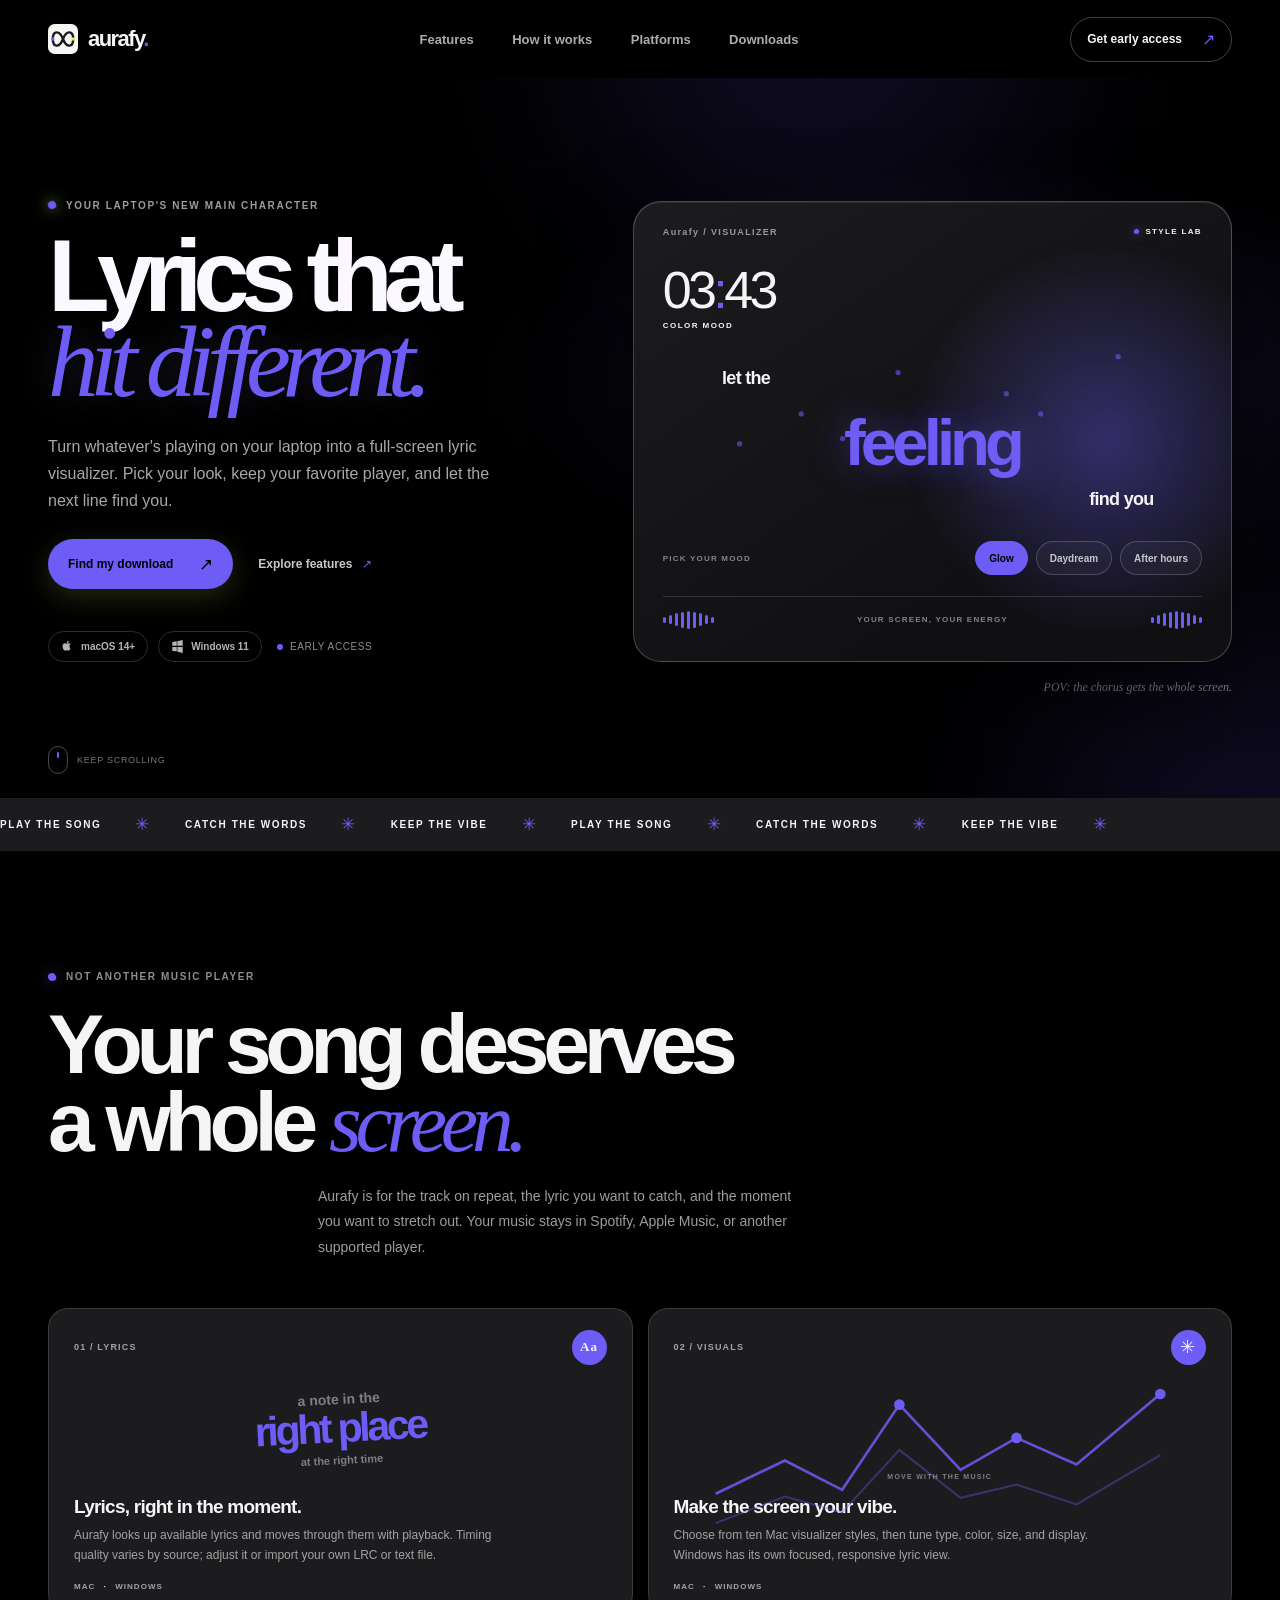
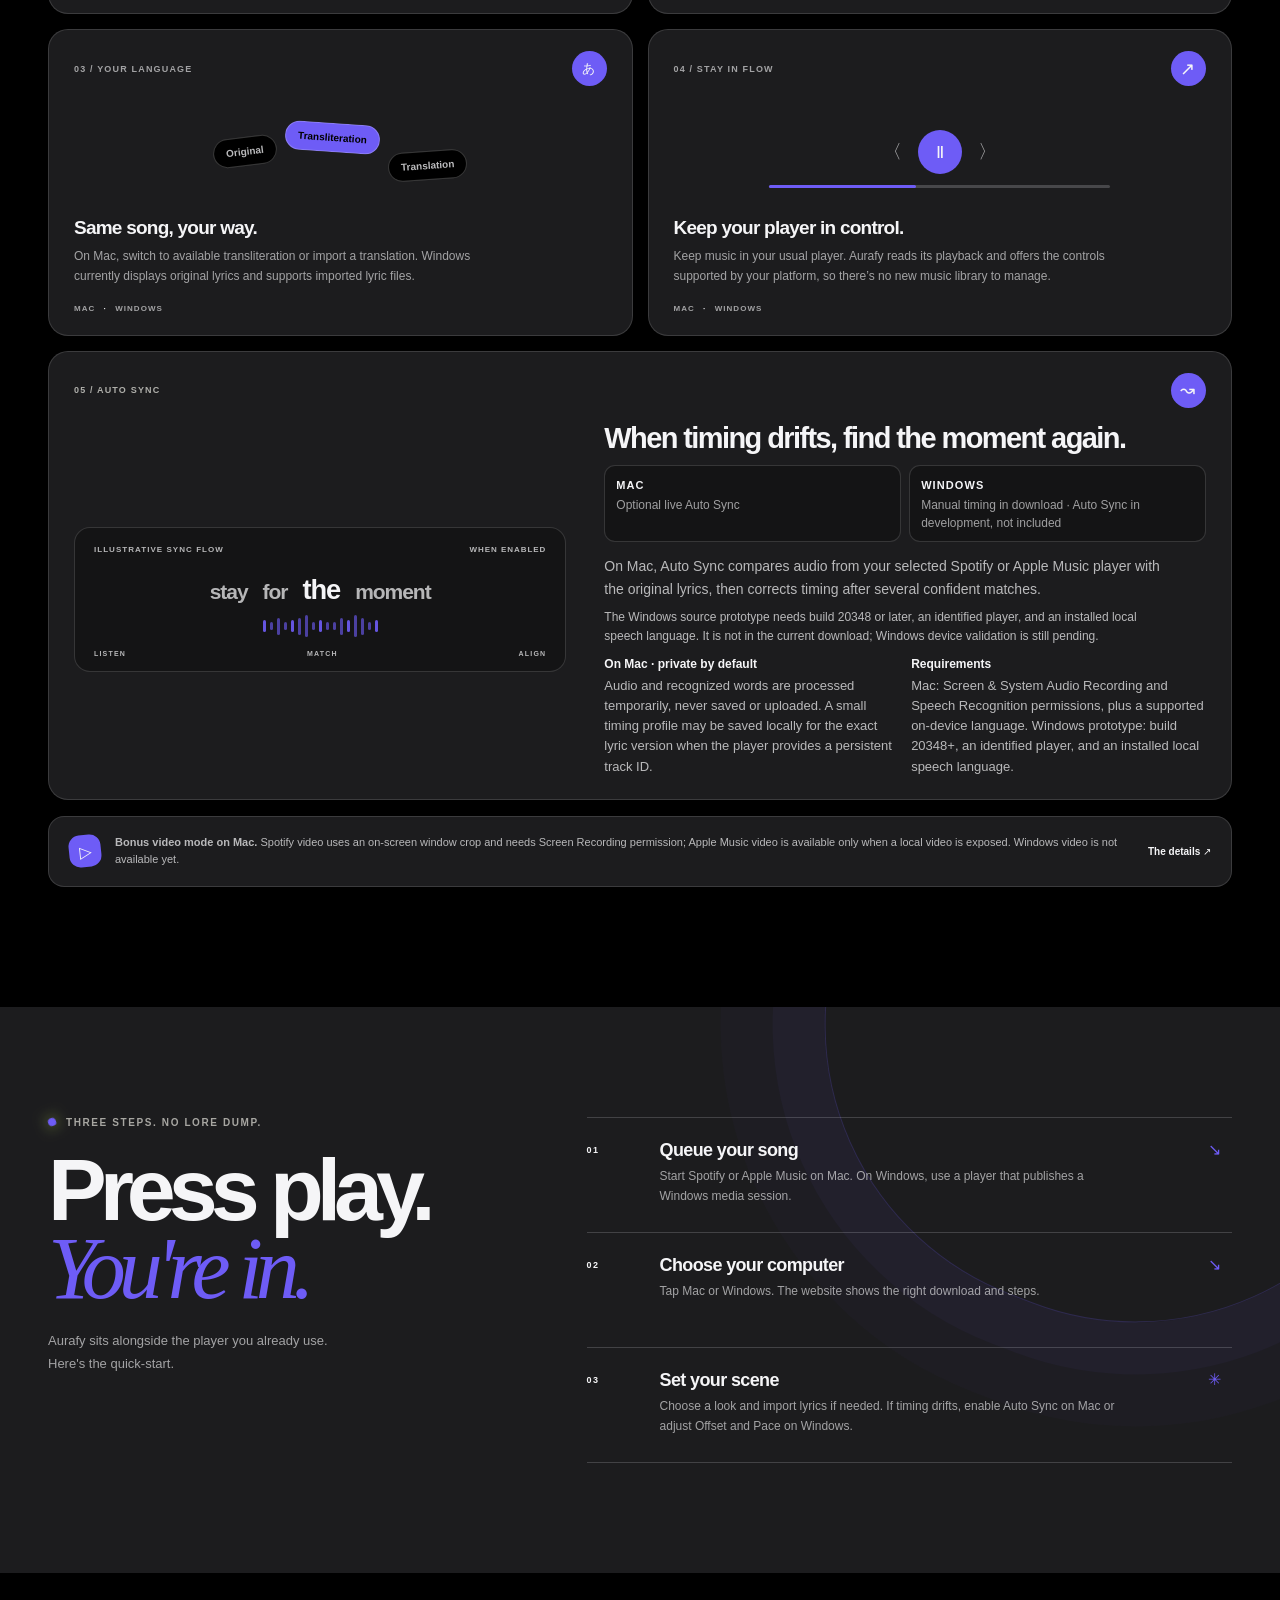
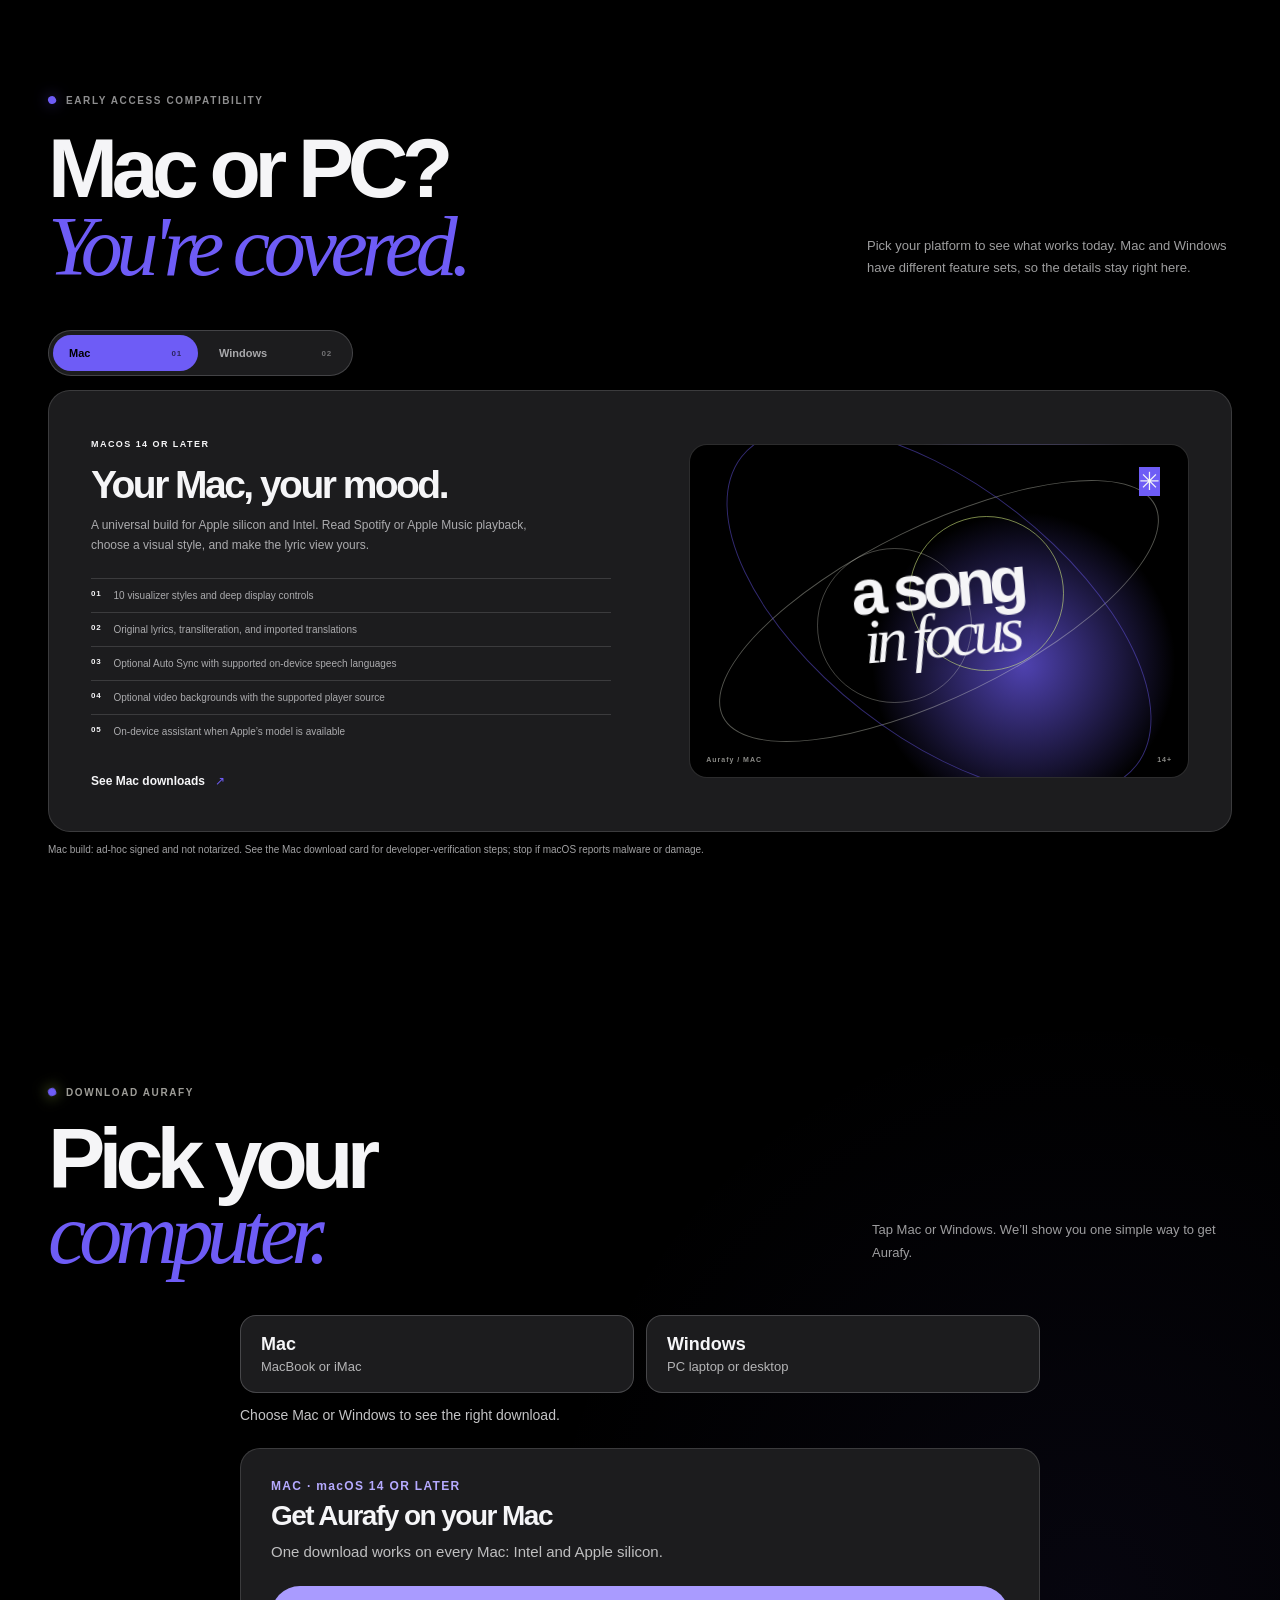
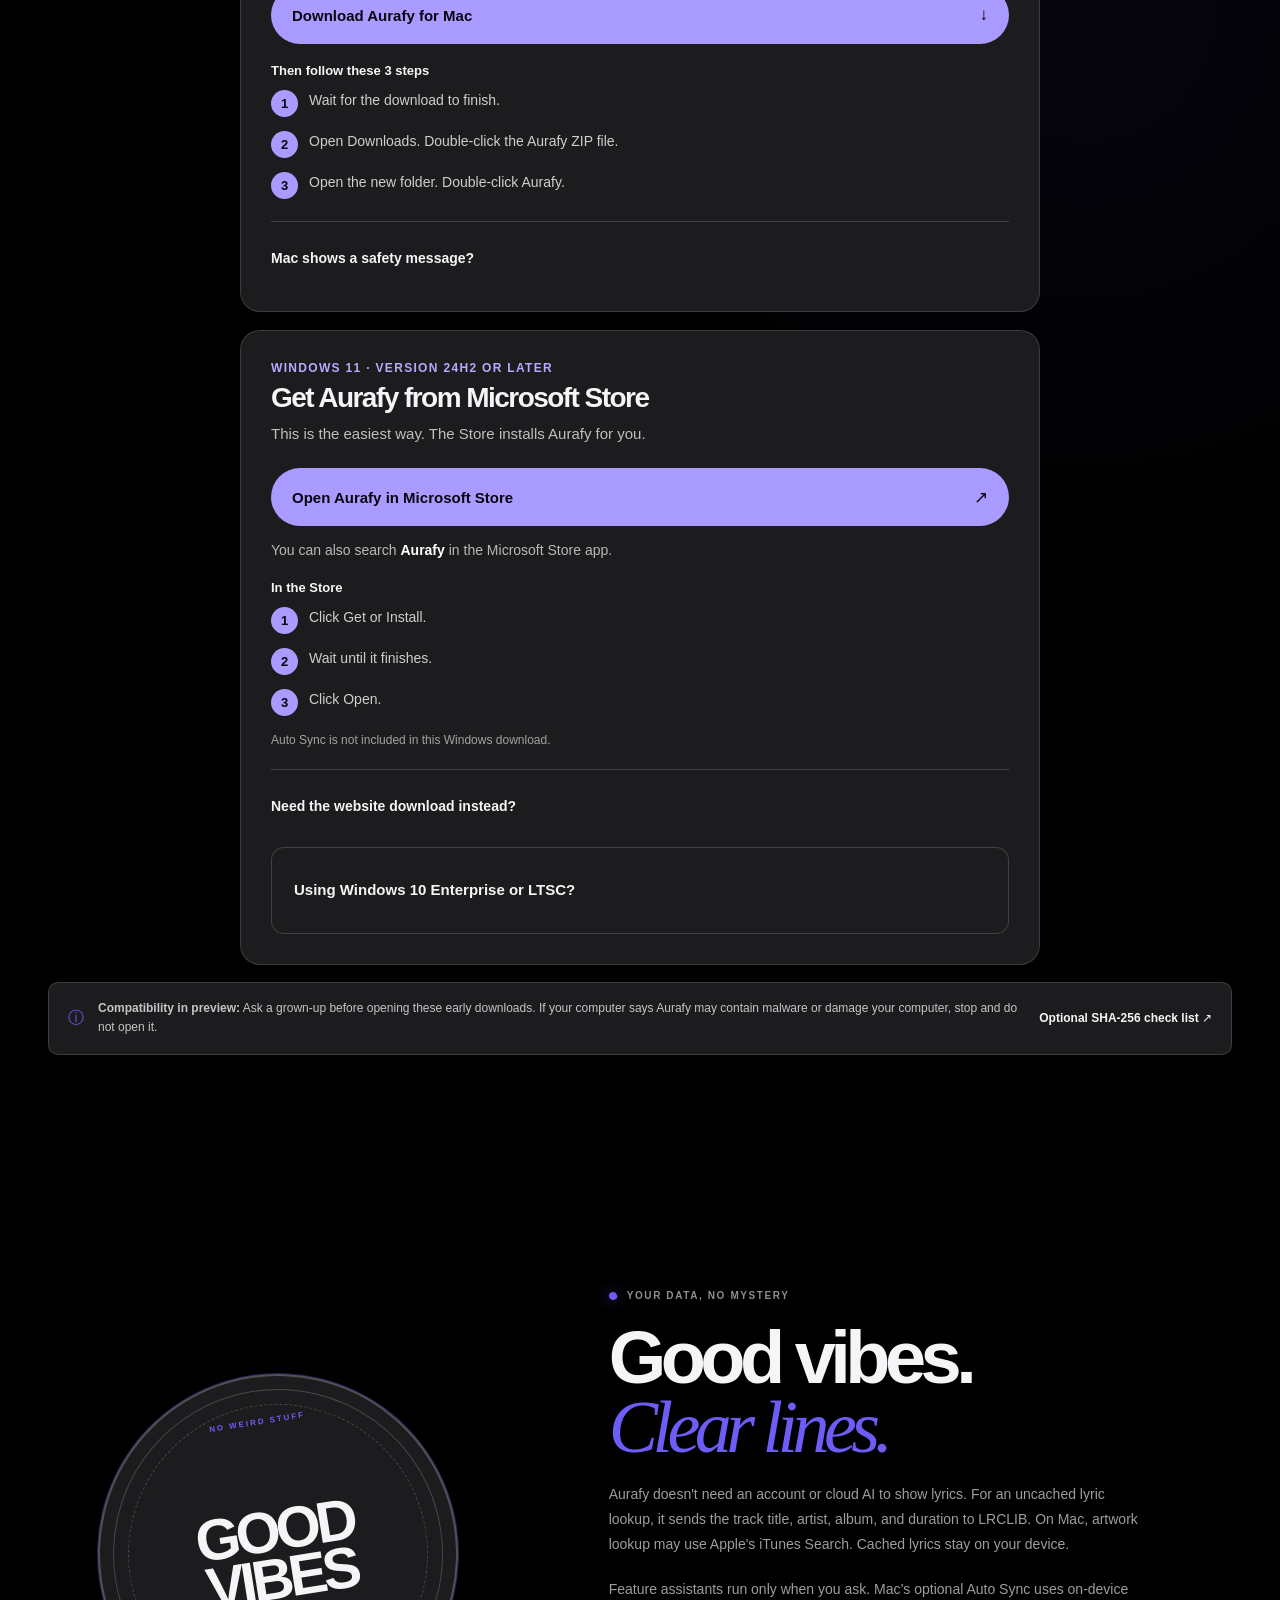
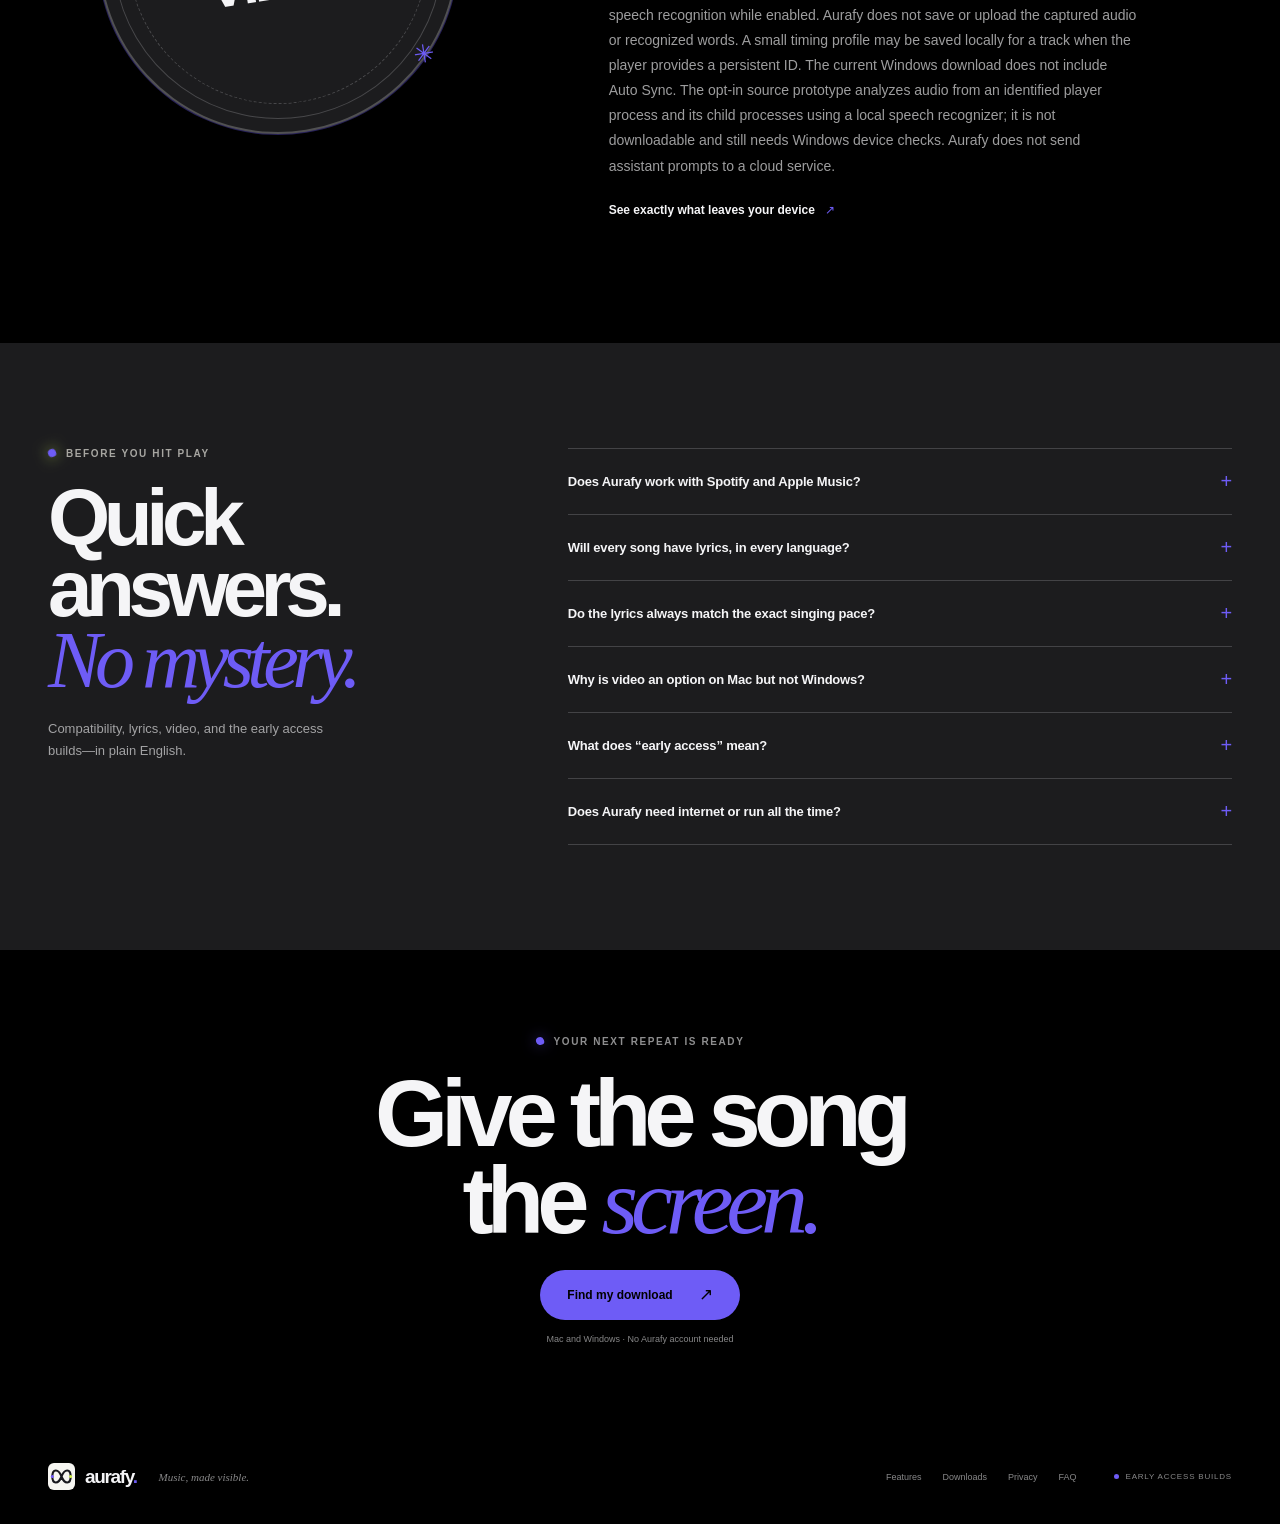
==== index.html @ 8c7a8b9d "Bust cached stylesheet after download layout fix" ====
<!doctype html>
<html lang="en">
<head>
  <meta charset="utf-8">
  <meta name="viewport" content="width=device-width, initial-scale=1">
  <meta name="theme-color" content="#000000">
  <meta name="referrer" content="strict-origin-when-cross-origin">
  <meta http-equiv="Content-Security-Policy" content="default-src 'self'; base-uri 'self'; object-src 'none'; script-src 'self'; style-src 'self'; img-src 'self' data:; font-src 'self'; connect-src 'self'; form-action 'none'">
  <meta name="description" content="A full-screen lyric visualizer for Mac and Windows. Optional on-device Auto Sync on Mac; Windows live timing is in development.">
  <meta property="og:site_name" content="Aurafy">
  <meta property="og:title" content="Aurafy — lyrics that hit different">
  <meta property="og:description" content="Your music, your screen. Full-screen lyrics for Mac and Windows, with Auto Sync on Mac and Windows live timing in development.">
  <meta property="og:type" content="website">
  <meta property="og:url" content="https://deepak-c04.github.io/verci-website/">
  <meta property="og:image" content="https://deepak-c04.github.io/verci-website/og-image.png">
  <meta property="og:image:type" content="image/png">
  <meta property="og:image:width" content="1200">
  <meta property="og:image:height" content="630">
  <meta property="og:image:alt" content="Aurafy infinity mark beside the words Lyrics that hit different on a dark violet background.">
  <meta name="twitter:card" content="summary_large_image">
  <meta name="twitter:title" content="Aurafy — lyrics that hit different">
  <meta name="twitter:description" content="Your music, your screen. Full-screen lyrics for Mac and Windows, with Auto Sync on Mac and Windows live timing in development.">
  <meta name="twitter:image" content="https://deepak-c04.github.io/verci-website/og-image.png">
  <meta name="twitter:image:alt" content="Aurafy infinity mark beside the words Lyrics that hit different on a dark violet background.">
  <title>Aurafy — lyrics that hit different</title>
  <link rel="icon" href="aurafy-mark.svg" type="image/svg+xml">
  <link rel="icon" href="aurafy.ico" sizes="any" type="image/x-icon">
  <link rel="apple-touch-icon" sizes="180x180" href="aurafy-apple-touch-icon.png">
  <link rel="stylesheet" href="styles.css?v=1df63394">
  <link rel="canonical" href="https://deepak-c04.github.io/verci-website/">
  <script src="site.js" defer></script>
</head>
<body>
  <a class="skip-link" href="#main">Skip to content</a>

  <header class="site-header" id="top">
    <a class="brand" href="#top" aria-label="Aurafy home">
      <img class="brand-mark" src="aurafy-mark.svg" alt="" aria-hidden="true">
      <span>aurafy<span class="brand-period">.</span></span>
    </a>
    <button class="menu-toggle" type="button" aria-expanded="false" aria-controls="site-nav" aria-label="Open navigation">
      <span></span><span></span>
    </button>
    <nav class="site-nav" id="site-nav" aria-label="Main navigation">
      <a href="#experience">Features</a>
      <a href="#how-it-works">How it works</a>
      <a href="#platforms">Platforms</a>
      <a href="#downloads">Downloads</a>
    </nav>
    <a class="header-cta" href="#downloads">Get early access <span aria-hidden="true">↗</span></a>
  </header>

  <main id="main">
    <section class="hero" aria-labelledby="hero-title">
      <div class="hero-glow hero-glow-one" aria-hidden="true"></div>
      <div class="hero-glow hero-glow-two" aria-hidden="true"></div>
      <div class="hero-copy">
        <p class="eyebrow"><span class="eyebrow-dot"></span> Your laptop's new main character</p>
        <h1 id="hero-title">Lyrics that<br><span>hit different.</span></h1>
        <p class="hero-intro">Turn whatever's playing on your laptop into a full-screen lyric visualizer. Pick your look, keep your favorite player, and let the next line find you.</p>
        <div class="hero-actions">
          <a class="button button-lime" href="#downloads">Find my download <span aria-hidden="true">↗</span></a>
          <a class="text-link" href="#experience">Explore features <span aria-hidden="true">↗</span></a>
        </div>
        <div class="hero-platforms" aria-label="Available platforms">
          <span class="platform-chip"><svg viewBox="0 0 20 20" aria-hidden="true"><path d="M13.9 10.5c0-2.3 1.9-3.4 2-3.5a4.4 4.4 0 0 0-3.5-1.9c-1.5-.2-2.9.9-3.7.9-.8 0-1.9-.9-3.1-.9a4.6 4.6 0 0 0-3.9 2.4c-1.7 2.9-.4 7.1 1.2 9.4.8 1.1 1.7 2.3 2.9 2.2 1.1-.1 1.5-.7 2.9-.7s1.8.7 3 .7 2-1.1 2.8-2.3a10 10 0 0 0 1.3-2.6 4 4 0 0 1-1.9-3.7ZM11.5 3.6A4.2 4.2 0 0 0 12.5.5a4.3 4.3 0 0 0-2.8 1.5 4 4 0 0 0-1 3 3.6 3.6 0 0 0 2.8-1.4Z" transform="scale(.82) translate(2 1)"/></svg> macOS 14+</span>
          <span class="platform-chip"><svg viewBox="0 0 20 20" aria-hidden="true"><path d="M2 3.2 8.8 2v7H2V3.2Zm7.8-1.4L18 0v9h-8.2V1.8ZM2 10.8h6.8v7L2 16.6v-5.8Zm7.8 0H18V20l-8.2-1.8v-7.4Z"/></svg> Windows 11</span>
          <span class="early-access-note"><i aria-hidden="true"></i> Early access</span>
        </div>
      </div>

      <div class="hero-art" role="group" aria-label="Illustrative lyric visualizer. Its sample lyrics and demo timer are not synced to music. Choose a color mood.">
        <div class="visualizer-card mood-glow">
          <div class="visualizer-topline"><span>Aurafy / VISUALIZER</span><span class="live-indicator"><i></i> STYLE LAB</span></div>
          <div class="visualizer-time" aria-label="Demo timer, not music playback time" aria-live="off"><span data-demo-minutes>03</span><span class="time-divider" aria-hidden="true">:</span><span data-demo-seconds>42</span></div>
          <div class="visualizer-caption">COLOR MOOD</div>
          <div class="lyric-illustration" aria-hidden="true">
            <svg class="lyric-path" viewBox="0 0 440 142" fill="none" aria-hidden="true"><path pathLength="1" d="M4 110 74 76l47 28 63-75 55 70 68-46 39 23 88-65"/><circle cx="4" cy="110" r="3"/><circle cx="74" cy="76" r="3"/><circle cx="121" cy="104" r="3"/><circle cx="184" cy="29" r="3"/><circle cx="239" cy="99" r="3"/><circle cx="307" cy="53" r="3"/><circle cx="346" cy="76" r="3"/><circle cx="434" cy="11" r="3"/></svg>
            <span class="lyric-muted lyric-left" data-demo-lyric="before">let the</span>
            <span class="lyric-main" data-demo-lyric="focus">feeling</span>
            <span class="lyric-muted lyric-right" data-demo-lyric="after">find you</span>
          </div>
          <div class="visualizer-moods" role="group" aria-label="Choose visualizer mood">
            <span class="mood-label">PICK YOUR MOOD</span>
            <button type="button" class="mood-button is-selected" data-mood="glow" aria-pressed="true">Glow</button>
            <button type="button" class="mood-button" data-mood="daydream" aria-pressed="false">Daydream</button>
            <button type="button" class="mood-button" data-mood="after-hours" aria-pressed="false">After hours</button>
          </div>
          <div class="visualizer-footer"><span class="visualizer-eq" aria-hidden="true"><i></i><i></i><i></i><i></i><i></i><i></i><i></i><i></i><i></i></span><span>YOUR SCREEN, YOUR ENERGY</span><span class="visualizer-eq visualizer-eq-right" aria-hidden="true"><i></i><i></i><i></i><i></i><i></i><i></i><i></i><i></i><i></i></span></div>
        </div>
        <div class="hero-art-caption">POV: the chorus gets the whole screen.</div>
      </div>
      <a class="scroll-cue" href="#experience"><span></span> Keep scrolling</a>
    </section>

    <section class="ticker" aria-label="Aurafy works across Mac and Windows">
      <div class="ticker-track"><span>PLAY THE SONG</span><b aria-hidden="true">✳</b><span>CATCH THE WORDS</span><b aria-hidden="true">✳</b><span>KEEP THE VIBE</span><b aria-hidden="true">✳</b><span>PLAY THE SONG</span><b aria-hidden="true">✳</b><span>CATCH THE WORDS</span><b aria-hidden="true">✳</b><span>KEEP THE VIBE</span><b aria-hidden="true">✳</b></div>
    </section>

    <section class="experience section-wrap" id="experience" aria-labelledby="experience-title">
      <div class="section-heading">
        <p class="eyebrow eyebrow-dark"><span class="eyebrow-dot"></span> Not another music player</p>
        <h2 id="experience-title">Your song deserves<br>a whole <em>screen.</em></h2>
        <p>Aurafy is for the track on repeat, the lyric you want to catch, and the moment you want to stretch out. Your music stays in Spotify, Apple Music, or another supported player.</p>
      </div>
      <div class="feature-grid">
        <article class="feature-card feature-card-lyrics">
          <div class="feature-meta"><span>01 / LYRICS</span><span class="feature-orb orb-citrus" aria-hidden="true">Aa</span></div>
          <div class="mini-lyrics" aria-hidden="true"><span class="mini-faint">a note in the</span><strong>right place</strong><span class="mini-next">at the right time</span></div>
          <h3>Lyrics, right in the moment.</h3>
          <p>Aurafy looks up available lyrics and moves through them with playback. Timing quality varies by source; adjust it or import your own LRC or text file.</p>
          <span class="feature-platforms">MAC <b>·</b> WINDOWS</span>
        </article>
        <article class="feature-card feature-card-visuals">
          <div class="feature-meta"><span>02 / VISUALS</span><span class="feature-orb orb-blue" aria-hidden="true">✳</span></div>
          <div class="visual-mini" aria-hidden="true"><svg viewBox="0 0 340 130" fill="none"><path d="M2 93 54 68l43 22 43-64 46 49 42-24 45 20 63-53"/><path d="M2 115 54 95l43 12 43-47 46 36 42-10 45 15 63-37" class="path-two"/><circle cx="140" cy="26" r="4"/><circle cx="228" cy="51" r="4"/><circle cx="336" cy="18" r="4"/></svg><span>MOVE WITH THE MUSIC</span></div>
          <h3>Make the screen your vibe.</h3>
          <p>Choose from ten Mac visualizer styles, then tune type, color, size, and display. Windows has its own focused, responsive lyric view.</p>
          <span class="feature-platforms">MAC <b>·</b> WINDOWS</span>
        </article>
        <article class="feature-card feature-card-language">
          <div class="feature-meta"><span>03 / YOUR LANGUAGE</span><span class="feature-orb orb-violet" aria-hidden="true">あ</span></div>
          <div class="language-stack" aria-hidden="true"><span>Original</span><span>Transliteration</span><span>Translation</span></div>
          <h3>Same song, your way.</h3>
          <p>On Mac, switch to available transliteration or import a translation. Windows currently displays original lyrics and supports imported lyric files.</p>
          <span class="feature-platforms">MAC <b>·</b> WINDOWS</span>
        </article>
        <article class="feature-card feature-card-controls">
          <div class="feature-meta"><span>04 / STAY IN FLOW</span><span class="feature-orb orb-coral" aria-hidden="true">↗</span></div>
          <div class="control-illustration" aria-hidden="true"><span>〈</span><span class="control-play">Ⅱ</span><span>〉</span><div class="control-progress"><i></i></div></div>
          <h3>Keep your player in control.</h3>
          <p>Keep music in your usual player. Aurafy reads its playback and offers the controls supported by your platform, so there’s no new music library to manage.</p>
          <span class="feature-platforms">MAC <b>·</b> WINDOWS</span>
        </article>
        <article class="feature-card feature-card-sync" aria-labelledby="sync-feature-title">
          <div class="feature-meta"><span>05 / AUTO SYNC</span><span class="feature-orb orb-blue" aria-hidden="true">↝</span></div>
          <div class="sync-illustration" aria-hidden="true">
            <div class="sync-illustration-top"><span>ILLUSTRATIVE SYNC FLOW</span><span class="sync-local">WHEN ENABLED</span></div>
            <div class="sync-word-line"><span>stay</span><span>for</span><strong>the</strong><span>moment</span></div>
            <div class="sync-wave"><i></i><i></i><i></i><i></i><i></i><i></i><i></i><i></i><i></i><i></i><i></i><i></i><i></i><i></i><i></i><i></i><i></i></div>
            <div class="sync-steps"><span>LISTEN</span><span>MATCH</span><span>ALIGN</span></div>
          </div>
          <div class="sync-feature-copy">
            <h3 id="sync-feature-title">When timing drifts, find the moment again.</h3>
            <div class="sync-platform-badges" role="group" aria-label="Auto Sync availability by platform">
              <div><span>MAC</span><p>Optional live Auto Sync</p></div>
              <div><span>WINDOWS</span><p>Manual timing in download · Auto Sync in development, not included</p></div>
            </div>
            <p class="sync-feature-desc">On Mac, Auto Sync compares audio from your selected Spotify or Apple Music player with the original lyrics, then corrects timing after several confident matches.</p>
            <p class="sync-feature-desc sync-window-desc">The Windows source prototype needs build 20348 or later, an identified player, and an installed local speech language. It is not in the current download; Windows device validation is still pending.</p>
            <div class="sync-facts">
              <div><h4>On Mac · private by default</h4><p>Audio and recognized words are processed temporarily, never saved or uploaded. A small timing profile may be saved locally for the exact lyric version when the player provides a persistent track ID.</p></div>
              <div><h4>Requirements</h4><p>Mac: Screen &amp; System Audio Recording and Speech Recognition permissions, plus a supported on-device language. Windows prototype: build 20348+, an identified player, and an installed local speech language.</p></div>
            </div>
          </div>
        </article>
      </div>
      <div class="video-note"><span class="video-note-icon" aria-hidden="true">▷</span><p><strong>Bonus video mode on Mac.</strong> Spotify video uses an on-screen window crop and needs Screen Recording permission; Apple Music video is available only when a local video is exposed. Windows video is not available yet.</p><a href="#faq">The details <span aria-hidden="true">↗</span></a></div>
    </section>

    <section class="how-section" id="how-it-works" aria-labelledby="how-title">
      <div class="section-wrap how-inner">
        <div class="how-heading"><p class="eyebrow"><span class="eyebrow-dot"></span> Three steps. No lore dump.</p><h2 id="how-title">Press play.<br><span>You're in.</span></h2><p>Aurafy sits alongside the player you already use. Here's the quick-start.</p></div>
        <div class="steps">
          <article class="step"><span class="step-number">01</span><div><h3>Queue your song</h3><p>Start Spotify or Apple Music on Mac. On Windows, use a player that publishes a Windows media session.</p></div><span class="step-arrow" aria-hidden="true">↘</span></article>
          <article class="step"><span class="step-number">02</span><div><h3>Choose your computer</h3><p>Tap Mac or Windows. The website shows the right download and steps.</p></div><span class="step-arrow" aria-hidden="true">↘</span></article>
          <article class="step"><span class="step-number">03</span><div><h3>Set your scene</h3><p>Choose a look and import lyrics if needed. If timing drifts, enable Auto Sync on Mac or adjust Offset and Pace on Windows.</p></div><span class="step-arrow" aria-hidden="true">✳</span></article>
        </div>
      </div>
    </section>

    <section class="platform-section section-wrap" id="platforms" aria-labelledby="platform-title">
      <div class="platform-heading">
        <div><p class="eyebrow eyebrow-dark"><span class="eyebrow-dot"></span> Early access compatibility</p><h2 id="platform-title">Mac or PC?<br><em>You're covered.</em></h2></div>
        <p>Pick your platform to see what works today. Mac and Windows have different feature sets, so the details stay right here.</p>
      </div>
      <div class="platform-switch" role="tablist" aria-label="Choose a platform">
        <button class="platform-tab is-selected" type="button" role="tab" id="tab-mac" aria-selected="true" aria-controls="platform-panel" data-platform="mac">Mac <span>01</span></button>
        <button class="platform-tab" type="button" role="tab" id="tab-windows" aria-selected="false" aria-controls="platform-panel" data-platform="windows" tabindex="-1">Windows <span>02</span></button>
      </div>
      <div class="platform-panel" id="platform-panel" role="tabpanel" aria-labelledby="tab-mac" tabindex="0">
        <div class="platform-panel-copy">
          <span class="platform-kicker" id="platform-kicker">MACOS 14 OR LATER</span>
          <h3 id="platform-name">Your Mac, your mood.</h3>
          <p id="platform-description">A universal build for Apple silicon and Intel. Read Spotify or Apple Music playback, choose a visual style, and make the lyric view yours.</p>
          <ul class="platform-details" id="platform-details">
            <li><span>01</span> 10 visualizer styles and deep display controls</li>
            <li><span>02</span> Original lyrics, transliteration, and imported translations</li>
            <li><span>03</span> Optional Auto Sync with supported on-device speech languages</li>
            <li><span>04</span> Optional video backgrounds with the supported player source</li>
            <li><span>05</span> On-device assistant when Apple’s model is available</li>
          </ul>
          <a class="text-link text-link-dark" id="platform-download" href="#downloads">See Mac downloads <span aria-hidden="true">↗</span></a>
        </div>
        <div class="platform-art platform-art-mac" id="platform-art" aria-hidden="true">
          <div class="platform-art-circle circle-one"></div><div class="platform-art-circle circle-two"></div>
          <div class="platform-art-note">a song<br><em>in focus</em></div>
          <div class="platform-art-bottom"><span>Aurafy / MAC</span><span>14+</span></div>
          <div class="platform-art-star">✳</div>
        </div>
      </div>
      <p class="platform-footnote" id="platform-footnote">Mac build: ad-hoc signed and not notarized. See the Mac download card for developer-verification steps; stop if macOS reports malware or damage.</p>
    </section>

    <section class="downloads-section" id="downloads" aria-labelledby="downloads-title">
      <div class="section-wrap downloads-inner">
        <div class="downloads-heading">
          <div><p class="eyebrow"><span class="eyebrow-dot"></span> Download Aurafy</p><h2 id="downloads-title">Pick your<br><span>computer.</span></h2></div>
          <p>Tap Mac or Windows. We’ll show you one simple way to get Aurafy.</p>
        </div>
        <div class="download-platform-picker" role="group" aria-label="Choose your computer">
          <button class="download-platform-choice" type="button" data-download-platform="mac" aria-pressed="false"><span>Mac</span><small>MacBook or iMac</small></button>
          <button class="download-platform-choice" type="button" data-download-platform="windows" aria-pressed="false"><span>Windows</span><small>PC laptop or desktop</small></button>
        </div>
        <p class="download-status" id="download-status" aria-live="polite">Choose Mac or Windows to see the right download.</p>
        <div class="download-grid download-grid-simple">
          <article class="download-card download-card-mac" data-download-card="mac" aria-labelledby="download-mac-title">
            <p class="download-os">MAC · macOS 14 OR LATER</p><h3 id="download-mac-title">Get Aurafy on your Mac</h3><p class="download-copy">One download works on every Mac: Intel and Apple silicon.</p>
            <a class="button button-dark" href="../dist/Aurafy-macOS-universal.zip" download>Download Aurafy for Mac <span aria-hidden="true">↓</span></a>
            <p class="download-guide-title">Then follow these 3 steps</p>
            <ol class="download-steps">
              <li>Wait for the download to finish.</li>
              <li>Open Downloads. Double-click the Aurafy ZIP file.</li>
              <li>Open the new folder. Double-click Aurafy.</li>
            </ol>
            <details class="download-help">
              <summary>Mac shows a safety message?</summary>
              <div class="download-help-content"><p>This early preview is not notarized. After trying to open Aurafy once, if Mac says only it cannot check the developer, ask a grown-up to open System Settings → Privacy &amp; Security → Open Anyway.</p><p><strong>If Mac says Aurafy contains malware, may damage your computer, or is damaged, stop. Do not open it.</strong></p><a href="../dist/Aurafy-SHA256SUMS.txt" download>Optional: download the SHA-256 check list</a></div>
            </details>
          </article>
          <article class="download-card download-card-win" data-download-card="windows" aria-labelledby="download-windows-title">
            <p class="download-os">WINDOWS 11 · VERSION 24H2 OR LATER</p><h3 id="download-windows-title">Get Aurafy from Microsoft Store</h3><p class="download-copy">This is the easiest way. The Store installs Aurafy for you.</p>
            <a class="button button-dark" href="https://apps.microsoft.com/detail/9N6THTDVM3JX" target="_blank" rel="noopener noreferrer">Open Aurafy in Microsoft Store <span aria-hidden="true">↗</span></a>
            <p class="download-store-search">You can also search <strong>Aurafy</strong> in the Microsoft Store app.</p>
            <p class="download-guide-title">In the Store</p>
            <ol class="download-steps">
              <li>Click Get or Install.</li>
              <li>Wait until it finishes.</li>
              <li>Click Open.</li>
            </ol>
            <p class="download-foot">Auto Sync is not included in this Windows download.</p>
            <details class="download-help">
              <summary>Need the website download instead?</summary>
              <div class="download-help-content"><p>For most Windows computers, choose the first button. If your computer says it has a Snapdragon or ARM processor, choose the second one.</p><div class="download-zip-actions"><a class="button button-dark" href="../dist/Aurafy-Windows-11-24H2-x64.zip" download>Most PCs · Intel or AMD <span aria-hidden="true">↓</span></a><a class="download-zip-link" href="../dist/Aurafy-Windows-11-24H2-arm64.zip" download>ARM or Snapdragon <span aria-hidden="true">↓</span></a></div><p>After the ZIP downloads: open Downloads, double-click the ZIP, then open the new folder and double-click <strong>Aurafy.exe</strong>.</p><p>These preview ZIPs are unsigned. If Windows shows a security warning, stop and ask a grown-up. Never ignore a virus warning.</p></div>
            </details>
            <details class="download-legacy">
              <summary>Using Windows 10 Enterprise or LTSC?</summary>
              <div class="download-legacy-content"><p>This special download is for Windows 10 Enterprise or LTSC. Windows 10 Home and Pro are not supported.</p><div class="download-zip-actions"><a class="button button-dark" href="../dist/Aurafy-Windows-x64.zip" download>Most PCs · Intel or AMD <span aria-hidden="true">↓</span></a><a class="download-zip-link" href="../dist/Aurafy-Windows-arm64.zip" download>ARM laptop · Snapdragon <span aria-hidden="true">↓</span></a></div><p class="download-foot">Auto Sync is not included in this Windows 10 download.</p><p>After it downloads: open Downloads, double-click the ZIP, then open the new folder and double-click <strong>Aurafy.exe</strong>.</p><p>Windows downloads are unsigned. If a security warning appears, stop and ask a grown-up. Never ignore a virus warning.</p></div>
            </details>
          </article>
        </div>
        <div class="download-disclaimer"><span aria-hidden="true">ⓘ</span><p><strong>Compatibility in preview:</strong> Ask a grown-up before opening these early downloads. If your computer says Aurafy may contain malware or damage your computer, stop and do not open it.</p><a href="../dist/Aurafy-SHA256SUMS.txt" download>Optional SHA-256 check list <span aria-hidden="true">↗</span></a></div>
      </div>
    </section>

    <section class="privacy-section section-wrap" aria-labelledby="privacy-title">
      <div class="privacy-stamp" aria-hidden="true"><span>NO WEIRD STUFF</span><b>GOOD<br>VIBES</b><i>✳</i></div>
      <div class="privacy-copy"><p class="eyebrow eyebrow-dark"><span class="eyebrow-dot"></span> Your data, no mystery</p><h2 id="privacy-title">Good vibes.<br><em>Clear lines.</em></h2><p>Aurafy doesn't need an account or cloud AI to show lyrics. For an uncached lyric lookup, it sends the track title, artist, album, and duration to LRCLIB. On Mac, artwork lookup may use Apple's iTunes Search. Cached lyrics stay on your device.</p><p>Feature assistants run only when you ask. Mac’s optional Auto Sync uses on-device speech recognition while enabled. Aurafy does not save or upload the captured audio or recognized words. A small timing profile may be saved locally for a track when the player provides a persistent ID. The current Windows download does not include Auto Sync. The opt-in source prototype analyzes audio from an identified player process and its child processes using a local speech recognizer; it is not downloadable and still needs Windows device checks. Aurafy does not send assistant prompts to a cloud service.</p><a class="text-link text-link-dark" href="privacy.html">See exactly what leaves your device <span aria-hidden="true">↗</span></a></div>
    </section>

    <section class="faq-section" id="faq" aria-labelledby="faq-title">
        <div class="section-wrap faq-inner">
        <div class="faq-heading"><p class="eyebrow"><span class="eyebrow-dot"></span> Before you hit play</p><h2 id="faq-title">Quick answers.<br><span>No mystery.</span></h2><p>Compatibility, lyrics, video, and the early access builds—in plain English.</p></div>
        <div class="faq-list">
          <details><summary>Does Aurafy work with Spotify and Apple Music?<span aria-hidden="true">+</span></summary><p>On Mac, Aurafy reads playback from Spotify and Apple Music after you allow macOS Automation access. On Windows, it reads the active Windows media session; the player must publish that session for track details and controls to appear.</p></details>
          <details><summary>Will every song have lyrics, in every language?<span aria-hidden="true">+</span></summary><p>No lyric catalogue can promise every track and language. Aurafy looks up community supplied lyrics from LRCLIB. If a result is missing, you can import an LRC or text file you have. Mac also supports on-device transliteration where available and imported translations.</p></details>
          <details><summary>Do the lyrics always match the exact singing pace?<span aria-hidden="true">+</span></summary><p>Timing depends on the lyric file. Word-timed lyrics can follow more closely; line-only or plain-text lyrics may use estimated timing. On Mac, turn on <strong>Auto Sync</strong> from the menu bar or Settings → Lyrics to compare locally recognized words with the original lyrics. Timing adjusts after several confident matches. It requires Screen &amp; System Audio Recording and Speech Recognition permissions plus a supported on-device language. Audio and recognized words are not saved or uploaded by Aurafy. An in-session fit remains usable while playback is within 30 seconds of its current alignment point; a playback jump resets that point. A valid saved fit for that track and lyric version can also be used. Otherwise, Aurafy uses the lyric timestamps. Singing and rap recognition can be less reliable. The current Windows download has manual Offset and Pace only. Windows Live Auto Sync is in development, not included in that download, and still needs device validation.</p></details>
          <details><summary>Why is video an option on Mac but not Windows?<span aria-hidden="true">+</span></summary><p>Aurafy does not receive a direct Spotify video stream. On Mac, Spotify video is an estimated crop of the visible Spotify window and requires Screen & System Audio Recording permission; it captures no audio and doesn’t save or upload frames. Apple Music video works only when the player exposes a local video file. Windows video is not implemented yet.</p></details>
          <details><summary>What does “early access” mean?<span aria-hidden="true">+</span></summary><p>These are early builds for trying and sharing feedback. The Mac app is ad-hoc signed and not notarized; Windows packages are unsigned and may show SmartScreen. Windows still needs launch and player-session checks on physical devices. Review each ZIP’s README before running it.</p></details>
          <details><summary>Does Aurafy need internet or run all the time?<span aria-hidden="true">+</span></summary><p>Playback visualization works with the supported player connection. New lyric or artwork lookups need an internet connection; cached lyrics can be shown offline. Feature assistants are on demand and stop when Aurafy closes or the computer powers off.</p></details>
        </div>
      </div>
    </section>

    <section class="closing-cta section-wrap" aria-labelledby="closing-title">
      <div class="closing-shape" aria-hidden="true">✳</div><p class="eyebrow eyebrow-dark"><span class="eyebrow-dot"></span> Your next repeat is ready</p><h2 id="closing-title">Give the song<br>the <em>screen.</em></h2><a class="button button-dark" href="#downloads">Find my download <span aria-hidden="true">↗</span></a><p class="closing-small">Mac and Windows · No Aurafy account needed</p>
    </section>
  </main>

  <footer class="site-footer">
    <a class="brand footer-brand" href="#top"><img class="brand-mark" src="aurafy-mark.svg" alt="" aria-hidden="true"><span>aurafy<span class="brand-period">.</span></span></a>
    <p>Music, made visible.</p>
    <div class="footer-links"><a href="#experience">Features</a><a href="#downloads">Downloads</a><a href="privacy.html">Privacy</a><a href="#faq">FAQ</a></div>
    <span class="footer-status"><i></i> Early access builds</span>
  </footer>
</body>
</html>
---- styles.css ----
:root {
  color-scheme: dark;
  --ink: #f5f5f7;
  --ink-soft: #1c1c1e;
  --muted: #a1a1a6;
  --paper: #000000;
  --paper-deep: #1c1c1e;
  --lime: #6e5cf6;
  --lime-deep: #6e5cf6;
  --purple: #6e5cf6;
  --coral: #6e5cf6;
  --line: rgba(245, 245, 247, .16);
  --wrap: min(1240px, calc(100% - 96px));
  font-family: -apple-system, BlinkMacSystemFont, "Segoe UI", sans-serif;
  font-synthesis: none;
  text-rendering: optimizeLegibility;
  -webkit-font-smoothing: antialiased;
  scroll-behavior: smooth;
  scroll-padding-top: 92px;
}

* { box-sizing: border-box; }
body { margin: 0; color: var(--ink); background: var(--paper); }
a { color: inherit; text-decoration: none; }
button { font: inherit; }
::selection { color: #f5f5f7; background: var(--lime); }

.skip-link { position: fixed; z-index: 30; top: 10px; left: 10px; transform: translateY(-150%); padding: 12px 16px; color: var(--ink); background: var(--lime); border-radius: 8px; }
.skip-link:focus { transform: translateY(0); }
.site-header { height: 78px; padding: 0 max(48px, calc((100% - 1420px) / 2)); display: flex; align-items: center; justify-content: space-between; gap: 30px; color: #fbf9ff; background: #19132b; position: relative; z-index: 10; }
.brand { display: inline-flex; align-items: center; gap: 10px; font-size: 22px; font-weight: 720; letter-spacing: -.07em; }
.brand-mark { width: 30px; height: 30px; display: block; flex: 0 0 auto; object-fit: contain; }
.brand-period { color: var(--lime); }
.site-nav { display: flex; align-items: center; gap: clamp(22px, 3vw, 44px); color: rgba(247, 246, 239, .7); font-size: 13px; font-weight: 550; }
.site-nav a, .footer-links a { transition: color .2s ease; }
.site-nav a:hover, .footer-links a:hover { color: var(--lime); }
.header-cta { display: inline-flex; align-items: center; gap: 20px; padding: 12px 16px; border: 1px solid rgba(255,255,255,.25); border-radius: 99px; font-size: 12px; font-weight: 700; transition: color .2s ease, background .2s ease, border-color .2s ease; }
.header-cta span { color: var(--lime); font-size: 16px; }
.header-cta:hover { color: var(--ink); background: var(--lime); border-color: var(--lime); }
.header-cta:hover span { color: var(--ink); }
.menu-toggle { display: none; }

.hero { min-height: 690px; overflow: hidden; position: relative; isolation: isolate; display: grid; grid-template-columns: 1fr 1.08fr; align-items: center; gap: 30px; padding: 84px max(48px, calc((100% - 1240px) / 2)) 98px; color: #fbf9ff; background: radial-gradient(ellipse at 75% 36%, rgba(184, 150, 255, .33), transparent 34%), radial-gradient(ellipse at 84% 94%, rgba(220, 255, 98, .14), transparent 32%), radial-gradient(ellipse at 18% 85%, rgba(255, 128, 113, .13), transparent 32%), #171227; }
.hero::before { position: absolute; z-index: -1; content: ""; inset: 0; opacity: .3; background-image: linear-gradient(rgba(255,255,255,.055) 1px, transparent 1px), linear-gradient(90deg, rgba(255,255,255,.055) 1px, transparent 1px); background-size: 82px 82px; mask-image: linear-gradient(90deg, transparent, #000 50%, #000); }
.hero-glow { position: absolute; z-index: -1; width: 470px; height: 470px; border-radius: 50%; filter: blur(100px); opacity: .17; pointer-events: none; }
.hero-glow-one { top: -290px; right: 18%; background: #dbff62; }
.hero-glow-two { right: -210px; bottom: -280px; background: #9b68ff; }
.hero-copy { max-width: 610px; position: relative; z-index: 2; }
.eyebrow { margin: 0 0 23px; display: flex; align-items: center; gap: 10px; color: rgba(245,244,237,.64); font-size: 10px; font-weight: 700; letter-spacing: .16em; text-transform: uppercase; }
.eyebrow-dot { width: 8px; height: 8px; display: inline-block; border-radius: 50% 50% 40% 50%; background: var(--lime); box-shadow: 0 0 14px rgba(220,255,98,.65); transform: rotate(-20deg); }
.eyebrow-dark { color: #748078; }
.eyebrow-dark .eyebrow-dot { background: #95b84d; box-shadow: none; }
h1, h2, h3, p { margin-top: 0; }
.hero h1 { margin: 0; font-size: clamp(64px, 7.9vw, 112px); line-height: .84; letter-spacing: -.09em; font-weight: 820; }
.hero h1 span { color: var(--purple); font-family: Georgia, "Times New Roman", serif; font-weight: 400; font-style: italic; letter-spacing: -.085em; text-shadow: 0 0 40px rgba(198,176,255,.18); }
.hero-intro { max-width: 470px; margin: 28px 0 25px; color: rgba(245,244,237,.69); font-size: 16px; line-height: 1.7; }
.hero-actions { display: flex; align-items: center; gap: 25px; flex-wrap: wrap; }
.button { min-height: 50px; padding: 0 20px; display: inline-flex; align-items: center; justify-content: center; gap: 26px; border-radius: 99px; font-size: 12px; font-weight: 760; transition: transform .2s ease, background .2s ease, box-shadow .2s ease; }
.button:hover { transform: translateY(-2px); }
.button-lime { color: var(--ink); background: var(--lime); box-shadow: 0 8px 28px rgba(220,255,98,.16); }
.button-lime:hover { background: #eaff9e; box-shadow: 0 10px 32px rgba(220,255,98,.26); }
.button span { font-size: 17px; }
.text-link { display: inline-flex; align-items: center; gap: 10px; color: rgba(245,244,237,.82); font-size: 12px; font-weight: 650; }
.text-link span { color: var(--lime); transition: transform .2s ease; }
.text-link:hover span { transform: translate(2px, -2px); }
.hero-platforms { margin-top: 42px; display: flex; align-items: center; flex-wrap: wrap; gap: 10px; }
.platform-chip { min-height: 31px; padding: 0 12px; display: inline-flex; align-items: center; gap: 7px; color: rgba(245,244,237,.74); border: 1px solid rgba(255,255,255,.17); border-radius: 99px; font-size: 10px; font-weight: 600; }
.platform-chip svg { width: 13px; height: 13px; fill: currentColor; }
.early-access-note { margin-left: 5px; display: inline-flex; align-items: center; gap: 7px; color: rgba(245,244,247,.58); font-size: 10px; letter-spacing: .06em; text-transform: uppercase; }
.early-access-note i, .live-indicator i, .footer-status i { width: 6px; height: 6px; border-radius: 50%; background: var(--lime); }

.hero-art { min-height: 460px; position: relative; display: grid; place-items: center; perspective: 1000px; }
.visualizer-card { width: min(100%, 550px); min-height: 348px; padding: 20px 23px 16px; position: relative; z-index: 1; overflow: hidden; border: 1px solid rgba(255,255,255,.3); border-radius: 24px; background: linear-gradient(145deg, rgba(255,255,255,.12), rgba(255,255,255,.035)); box-shadow: 0 35px 90px rgba(0,0,0,.44), inset 0 1px rgba(255,255,255,.18); transform: rotateY(-8deg) rotateX(2deg); backdrop-filter: blur(8px); }
.visualizer-card::before { content: ""; position: absolute; width: 330px; height: 300px; top: 54px; right: -80px; border-radius: 50%; background: radial-gradient(circle, rgba(220,255,98,.24), rgba(177,142,255,.23) 38%, transparent 69%); filter: blur(7px); animation: glow-drift 4.8s ease-in-out infinite alternate; }
.visualizer-topline, .visualizer-footer { position: relative; display: flex; align-items: center; justify-content: space-between; color: rgba(246,246,236,.51); font-size: 8px; font-weight: 700; letter-spacing: .15em; }
.live-indicator { display: inline-flex; align-items: center; gap: 6px; color: var(--lime); font-size: 7px; }
.live-indicator i { width: 5px; height: 5px; box-shadow: 0 0 10px var(--lime); animation: live-dot .9s ease-in-out infinite alternate; }
.visualizer-time { margin: 22px 0 0; color: rgba(246,246,236,.86); font-size: 31px; font-weight: 300; letter-spacing: -.07em; font-variant-numeric: tabular-nums; }
.visualizer-time .time-divider { color: var(--lime); animation: colon-pulse 1s steps(2, start) infinite; }
.visualizer-caption { margin-top: 1px; color: rgba(246,246,236,.37); font-size: 7px; font-weight: 700; letter-spacing: .18em; }
.lyric-illustration { height: 172px; position: relative; display: grid; place-items: center; }
.lyric-illustration > span { transition: opacity .38s ease, transform .48s cubic-bezier(.2,.75,.25,1), filter .38s ease; }
.lyric-main { position: relative; z-index: 2; margin-top: 23px; color: var(--lime); font-size: clamp(42px, 5.3vw, 67px); font-weight: 760; letter-spacing: -.075em; text-shadow: 0 0 42px rgba(220,255,98,.3); animation: lyric-breathe 2.2s ease-in-out infinite; }
.lyric-muted { position: absolute; z-index: 2; color: rgba(241,239,228,.39); font-size: 18px; font-weight: 580; letter-spacing: -.04em; }
.lyric-illustration.is-changing > span { opacity: 0; filter: blur(7px); }
.lyric-illustration.is-changing .lyric-main { animation: none; transform: translateY(18px) scale(.78); }
.lyric-illustration.is-changing .lyric-left { transform: translate(-18px, 8px); }
.lyric-illustration.is-changing .lyric-right { transform: translate(18px, -8px); }
.lyric-left { left: 11%; top: 38px; }
.lyric-right { right: 9%; bottom: 22px; }
.lyric-path { width: 83%; height: 125px; position: absolute; left: 8%; top: 17px; overflow: visible; opacity: .74; }
.lyric-path path { stroke: rgba(220,242,149,.66); stroke-width: 1.5; stroke-dasharray: 1; stroke-dashoffset: 1; animation: draw-wave 3.2s ease-in-out infinite alternate; }
.lyric-path circle { fill: var(--lime); transform-box: fill-box; transform-origin: center; animation: lyric-node 1.8s ease-in-out infinite alternate; }
.lyric-path circle:nth-of-type(2n) { animation-delay: -.7s; }
.lyric-path circle:nth-of-type(3n) { animation-delay: -1.2s; }
.visualizer-footer { min-height: 40px; border-top: 1px solid rgba(255,255,255,.13); font-size: 7px; }
.track-mark { display: flex; align-items: center; gap: 3px; height: 17px; }
.track-mark span { width: 3px; border-radius: 4px; background: var(--lime); }
.track-mark span:nth-child(1), .track-mark span:nth-child(5) { height: 7px; }
.track-mark span:nth-child(2), .track-mark span:nth-child(4) { height: 12px; }
.track-mark span:nth-child(3) { height: 17px; }
.visualizer-eq { height: 19px; display: flex; align-items: center; gap: 3px; }
.visualizer-eq i { width: 3px; border-radius: 4px; background: var(--coral); transform-origin: center; animation: equalize .54s ease-in-out infinite alternate; }
.visualizer-eq i:nth-child(1), .visualizer-eq i:nth-child(9) { height: 6px; animation-delay: -.45s; }
.visualizer-eq i:nth-child(2), .visualizer-eq i:nth-child(8) { height: 9px; animation-delay: -.2s; }
.visualizer-eq i:nth-child(3), .visualizer-eq i:nth-child(7) { height: 13px; animation-delay: -.5s; }
.visualizer-eq i:nth-child(4), .visualizer-eq i:nth-child(6) { height: 16px; animation-delay: -.1s; }
.visualizer-eq i:nth-child(5) { height: 18px; animation-delay: -.36s; }
.orbit { position: absolute; border: 1px solid rgba(217,242,129,.23); border-radius: 50%; transform: rotate(-25deg); }
.orbit-one { width: 470px; height: 185px; border-color: rgba(220,255,98,.3); }
.orbit-two { width: 550px; height: 295px; border-color: rgba(198,176,255,.28); transform: rotate(38deg); }
.hero-spark { position: absolute; color: var(--lime); }
.spark-a { top: 48px; right: 7%; font-size: 30px; animation: turn 28s linear infinite; }
.spark-b { bottom: 27px; left: 11%; color: var(--coral); font-size: 20px; }
.floating-label { position: absolute; z-index: 2; min-width: 180px; padding: 11px 13px; display: flex; align-items: center; gap: 10px; color: #f2f2e9; border: 1px solid rgba(255,255,255,.2); border-radius: 11px; background: rgba(23,29,27,.86); box-shadow: 0 13px 35px rgba(0,0,0,.24); backdrop-filter: blur(14px); }
.floating-label b, .floating-label small { display: block; }
.floating-label b { font-size: 9px; font-weight: 650; }
.floating-label small { margin-top: 4px; color: rgba(242,242,233,.52); font-size: 8px; }
.label-icon { width: 27px; height: 27px; display: grid; place-items: center; color: var(--ink); background: var(--lime); border-radius: 9px; font-size: 16px; transform: rotate(-5deg); }
.label-top { top: 54px; right: -10px; }
.label-bottom { bottom: 37px; left: -20px; }
.label-wave { display: flex; align-items: center; gap: 2px; height: 29px; padding: 0 7px; }
.label-wave i { width: 2px; border-radius: 5px; background: var(--purple); }
.label-wave i:nth-child(1), .label-wave i:nth-child(5) { height: 8px; }
.label-wave i:nth-child(2), .label-wave i:nth-child(4) { height: 17px; }
.label-wave i:nth-child(3) { height: 25px; }
.hero-art-caption { position: absolute; right: 0; bottom: -14px; color: rgba(251,249,255,.55); font-family: Georgia, serif; font-size: 12px; font-style: italic; }
.hero-sticker { width: 82px; height: 82px; position: absolute; z-index: 3; top: 16px; left: 3%; display: flex; flex-direction: column; align-items: center; justify-content: center; color: var(--ink); border: 2px solid var(--ink); border-radius: 50%; background: var(--coral); box-shadow: 4px 5px 0 var(--ink); transform: rotate(-13deg); }
.hero-sticker span { font-size: 7px; font-weight: 850; letter-spacing: .16em; }
.hero-sticker b { font-size: 23px; line-height: 1; letter-spacing: -.08em; }
.hero-sticker i { position: absolute; right: -9px; bottom: 1px; color: var(--lime); font-size: 22px; font-style: normal; text-shadow: 1px 2px var(--ink); }
.scroll-cue { position: absolute; left: max(48px, calc((100% - 1240px) / 2)); bottom: 24px; display: flex; align-items: center; gap: 9px; color: rgba(245,244,237,.48); font-size: 9px; letter-spacing: .08em; text-transform: uppercase; }
.scroll-cue span { width: 20px; height: 28px; display: block; border: 1px solid rgba(255,255,255,.28); border-radius: 99px; position: relative; }
.scroll-cue span::after { content: ""; position: absolute; left: 8px; top: 5px; width: 2px; height: 6px; border-radius: 2px; background: var(--lime); animation: scroll-dot 1.5s infinite; }

.ticker { overflow: hidden; padding: 16px 0; color: var(--ink); background: var(--purple); }
.ticker-track { width: max-content; display: flex; align-items: center; gap: 34px; animation: ticker 34s linear infinite; font-size: 10px; font-weight: 800; letter-spacing: .16em; }
.ticker-track b { color: #7958b5; font-size: 17px; }
.section-wrap { width: var(--wrap); margin: 0 auto; }
.experience { padding-top: 120px; padding-bottom: 120px; }
.section-heading { max-width: 760px; margin-bottom: 48px; }
.section-heading h2, .platform-heading h2, .privacy-copy h2, .closing-cta h2 { margin: 0; font-size: clamp(48px, 6.8vw, 84px); line-height: .93; letter-spacing: -.075em; font-weight: 590; }
.section-heading h2 em, .platform-heading h2 em, .privacy-copy h2 em, .closing-cta h2 em { color: #82984f; font-family: Georgia, "Times New Roman", serif; font-weight: 400; }
.section-heading > p:last-child { max-width: 490px; margin: 22px 0 0 auto; color: var(--muted); font-size: 14px; line-height: 1.8; }
.feature-grid { display: grid; grid-template-columns: 1fr 1fr; gap: 15px; }
.feature-card { min-height: 300px; padding: 21px 25px 22px; display: flex; flex-direction: column; overflow: hidden; position: relative; border: 1px solid rgba(31,22,54,.08); border-radius: 20px; }
.feature-card-lyrics { background: #e9f6bc; }
.feature-card-visuals { background: #e0e2ff; }
.feature-card-language { background: #f1ddff; }
.feature-card-controls { background: #ffe4d3; }
.feature-meta { display: flex; align-items: center; justify-content: space-between; color: rgba(17,22,22,.5); font-size: 9px; font-weight: 750; letter-spacing: .13em; }
.feature-orb { width: 35px; height: 35px; display: grid; place-items: center; border-radius: 50%; font-size: 13px; }
.orb-citrus { color: #30401d; background: #d2f268; font-family: Georgia, serif; font-weight: 700; }
.orb-blue { color: #fff; background: #7562ca; font-size: 18px; }
.orb-violet { color: #fff; background: #9a69ce; font-family: Georgia, serif; }
.orb-coral { color: #643f2e; background: #ffac87; font-size: 18px; }
.mini-lyrics { min-height: 115px; margin: 6px 0 8px; display: flex; flex-direction: column; align-items: center; justify-content: center; transform: rotate(-3deg); }
.mini-lyrics span { color: rgba(17,22,22,.38); font-size: 14px; font-weight: 600; }
.mini-lyrics strong { color: #546837; font-size: 41px; line-height: 1.05; letter-spacing: -.08em; }
.mini-lyrics .mini-next { margin-top: 4px; font-size: 11px; }
.visual-mini { height: 126px; margin: 5px 0 0; position: relative; display: grid; place-items: center; }
.visual-mini svg { width: 85%; overflow: visible; }
.visual-mini path { stroke: #6a7e92; stroke-width: 2; }
.visual-mini .path-two { stroke: rgba(93,118,141,.3); stroke-width: 1.5; }
.visual-mini circle { fill: #627f9a; }
.visual-mini span { position: absolute; bottom: 16px; color: rgba(17,22,22,.38); font-size: 7px; font-weight: 750; letter-spacing: .18em; }
.language-stack { height: 118px; margin: 6px 0 7px; display: flex; align-items: center; justify-content: center; gap: 8px; }
.language-stack span { padding: 8px 12px; border: 1px solid rgba(17,22,22,.18); border-radius: 99px; background: rgba(255,255,255,.35); font-size: 10px; font-weight: 630; transform: rotate(-7deg); }
.language-stack span:nth-child(2) { margin-top: -28px; color: #4f446f; background: #d4c9f2; transform: rotate(4deg); }
.language-stack span:nth-child(3) { margin-top: 28px; transform: rotate(-4deg); }
.control-illustration { height: 118px; margin: 7px 0 6px; display: flex; align-items: center; justify-content: center; gap: 16px; position: relative; color: rgba(17,22,22,.53); font-size: 19px; }
.control-play { width: 44px; height: 44px; display: grid; place-items: center; border-radius: 50%; color: var(--ink); background: var(--lime); font-size: 17px; }
.control-progress { width: 64%; height: 3px; position: absolute; left: 18%; bottom: 23px; background: rgba(17,22,22,.16); border-radius: 9px; }
.control-progress i { width: 43%; height: 100%; display: block; border-radius: inherit; background: #aa7b58; }
.feature-card h3 { margin: auto 0 8px; font-size: 19px; font-weight: 690; letter-spacing: -.04em; }
.feature-card p { max-width: 440px; margin: 0; color: #59625d; font-size: 12px; line-height: 1.65; }
.feature-platforms { margin-top: 17px; color: rgba(17,22,22,.52); font-size: 8px; font-weight: 780; letter-spacing: .13em; }
.feature-platforms b { margin: 0 5px; color: #8da65a; }
.video-note { margin-top: 16px; padding: 17px 20px; display: flex; align-items: center; gap: 14px; border: 1px solid var(--line); border-radius: 16px; background: #f1ecfb; }
.video-note-icon { width: 32px; height: 32px; flex: 0 0 auto; display: grid; place-items: center; border-radius: 11px; color: var(--ink); background: var(--lime); transform: rotate(-6deg); }
.video-note p { margin: 0; flex: 1; color: var(--muted); font-size: 11px; line-height: 1.6; }
.video-note p strong { color: var(--ink); }
.video-note a { flex: 0 0 auto; font-size: 10px; font-weight: 700; }

.how-section { padding: 110px 0; color: #fbf9ff; background: #211735; overflow: hidden; position: relative; }
.how-section::after { content: ""; width: 600px; height: 600px; position: absolute; top: -290px; right: -150px; border: 1px solid rgba(220,255,98,.2); border-radius: 46% 54% 50% 50%; box-shadow: 0 0 0 52px rgba(198,176,255,.04), 0 0 0 104px rgba(220,255,98,.025); pointer-events: none; transform: rotate(21deg); }
.how-inner { display: grid; grid-template-columns: .82fr 1.18fr; gap: 90px; align-items: start; position: relative; z-index: 1; }
.how-heading h2, .faq-heading h2 { margin: 0; font-size: clamp(58px, 7vw, 88px); line-height: .89; letter-spacing: -.08em; font-weight: 600; }
.how-heading h2 span, .faq-heading h2 span, .downloads-heading h2 span { color: var(--lime); font-family: Georgia, "Times New Roman", serif; font-weight: 400; font-style: italic; }
.how-heading > p:last-child, .faq-heading > p:last-child { max-width: 310px; margin: 22px 0 0; color: rgba(245,244,237,.6); font-size: 13px; line-height: 1.7; }
.steps { border-top: 1px solid rgba(255,255,255,.18); }
.step { min-height: 115px; padding: 22px 0; display: grid; grid-template-columns: 55px 1fr 24px; align-items: start; gap: 18px; border-bottom: 1px solid rgba(255,255,255,.18); }
.step-number { padding-top: 5px; color: var(--lime); font-size: 9px; font-weight: 850; letter-spacing: .15em; }
.step h3 { margin: 0 0 6px; font-size: 18px; font-weight: 630; letter-spacing: -.035em; }
.step p { max-width: 455px; margin: 0; color: rgba(245,244,237,.57); font-size: 12px; line-height: 1.65; }
.step-arrow { color: rgba(217,242,129,.75); font-size: 16px; }

.platform-section { padding-top: 122px; padding-bottom: 122px; }
.platform-heading { margin-bottom: 44px; display: flex; justify-content: space-between; align-items: end; gap: 50px; }
.platform-heading > p { max-width: 365px; margin: 0 0 6px; color: var(--muted); font-size: 13px; line-height: 1.75; }
.platform-switch { width: fit-content; margin-bottom: 14px; padding: 4px; display: flex; gap: 5px; border: 1px solid rgba(17,22,22,.12); border-radius: 99px; background: #ebe9e0; }
.platform-tab { min-width: 145px; padding: 12px 16px; display: flex; align-items: center; justify-content: space-between; gap: 20px; color: #68716b; border: 0; border-radius: 99px; background: transparent; cursor: pointer; font-size: 11px; font-weight: 700; text-align: left; transition: background .2s ease, color .2s ease; }
.platform-tab span { opacity: .6; font-size: 8px; letter-spacing: .1em; }
.platform-tab.is-selected { color: var(--ink); background: var(--lime); box-shadow: 0 3px 9px rgba(31,22,54,.12); }
.platform-tab:focus-visible, a:focus-visible, button:focus-visible, summary:focus-visible { outline: 3px solid #788e48; outline-offset: 3px; }
.platform-panel { min-height: 424px; padding: 42px; display: grid; grid-template-columns: 1.05fr .95fr; gap: 46px; align-items: center; border: 1px solid rgba(31,22,54,.11); border-radius: 22px; background: #eee8fa; }
.platform-panel-copy { max-width: 520px; }
.platform-kicker { color: #75864d; font-size: 9px; font-weight: 800; letter-spacing: .16em; }
.platform-panel h3 { margin: 14px 0 11px; font-size: clamp(28px, 3.2vw, 39px); line-height: 1; letter-spacing: -.065em; font-weight: 620; }
.platform-panel-copy > p { max-width: 440px; margin: 0; color: #59625d; font-size: 12px; line-height: 1.7; }
.platform-details { margin: 22px 0 23px; padding: 0; list-style: none; }
.platform-details li { padding: 9px 0; display: flex; gap: 12px; border-top: 1px solid rgba(17,22,22,.12); color: #414b45; font-size: 10px; line-height: 1.5; }
.platform-details li span { color: #87994e; font-size: 8px; font-weight: 800; letter-spacing: .1em; }
.text-link-dark { color: var(--ink); }
.text-link-dark span { color: #82984f; }
.platform-art { min-height: 334px; position: relative; overflow: hidden; display: grid; place-items: center; border: 1px solid rgba(255,255,255,.29); border-radius: 18px; background: radial-gradient(circle at 52% 42%, rgba(220,255,98,.84), transparent 26%), radial-gradient(circle at 68% 68%, rgba(164,134,223,.9), transparent 37%), radial-gradient(circle at 25% 73%, rgba(255,151,113,.84), transparent 34%), #211735; }
.platform-art::before, .platform-art::after { content: ""; width: 480px; height: 170px; position: absolute; border: 1px solid rgba(237,239,223,.35); border-radius: 50%; transform: rotate(-26deg); }
.platform-art::after { width: 500px; height: 250px; border-color: rgba(217,242,129,.34); transform: rotate(38deg); }
.platform-art-circle { width: 155px; height: 155px; position: absolute; border: 1px solid rgba(244,245,231,.28); border-radius: 50%; }
.circle-one { transform: translate(-45px, 15px); }
.circle-two { transform: translate(47px, -17px); border-color: rgba(217,242,129,.55); }
.platform-art-note { position: relative; z-index: 1; color: #f4f3e9; font-size: clamp(42px, 5vw, 64px); font-weight: 720; line-height: .77; letter-spacing: -.09em; text-align: center; text-shadow: 0 5px 25px rgba(0,0,0,.23); transform: rotate(-5deg); }
.platform-art-note em { color: var(--lime); font-family: Georgia, serif; font-weight: 400; }
.platform-art-bottom { position: absolute; right: 16px; bottom: 14px; left: 16px; display: flex; justify-content: space-between; color: rgba(245,244,237,.57); font-size: 7px; font-weight: 750; letter-spacing: .14em; }
.platform-art-star { position: absolute; top: 22px; right: 28px; color: var(--lime); font-size: 25px; }
.platform-art-windows { background: radial-gradient(circle at 28% 30%, rgba(151,181,231,.83), transparent 30%), radial-gradient(circle at 74% 72%, rgba(217,242,129,.6), transparent 33%), #1e2825; }
.platform-art-windows .platform-art-note em { color: #b9ceff; }
.platform-footnote { margin: 12px 0 0; color: #717974; font-size: 10px; }

.downloads-section { padding: 110px 0; color: #fbf9ff; background: #171227; position: relative; overflow: hidden; }
.downloads-section::before { content: ""; position: absolute; inset: 0; opacity: .42; background: radial-gradient(ellipse at 98% 28%, rgba(181,145,255,.24), transparent 30%), radial-gradient(ellipse at 0% 100%, rgba(220,255,98,.14), transparent 30%), radial-gradient(ellipse at 58% 100%, rgba(255,151,113,.1), transparent 33%); pointer-events: none; }
.downloads-inner { position: relative; z-index: 1; }
.downloads-heading { margin-bottom: 44px; display: flex; align-items: end; justify-content: space-between; gap: 50px; }
.downloads-heading h2 { margin: 0; font-size: clamp(58px, 7vw, 86px); line-height: .87; letter-spacing: -.08em; font-weight: 590; }
.downloads-heading > p { max-width: 360px; margin: 0 0 7px; color: rgba(245,244,237,.61); font-size: 13px; line-height: 1.75; }
.download-grid { display: grid; grid-template-columns: repeat(3, 1fr); gap: 13px; }
.download-card { min-height: 0; padding: 25px; display: flex; flex-direction: column; color: var(--ink); border-radius: 20px; background: var(--paper); }
.download-card-mac { background: #e9f6bc; }
.download-card-win { background: #e1ddff; }
.download-card-win10 { background: #ffe4d3; }
.download-card-top { margin-bottom: 28px; display: flex; align-items: center; justify-content: space-between; }
.os-icon { width: 33px; height: 33px; display: grid; place-items: center; color: #e9efcf; background: var(--ink); border-radius: 10px; font-size: 19px; }
.os-apple svg { width: 17px; height: 17px; fill: #e9efcf; }
.os-windows { color: var(--ink); background: #bdc8ee; font-size: 27px; }
.download-badge { padding: 6px 8px; color: #4c6033; border: 1px solid rgba(76,96,51,.25); border-radius: 99px; font-size: 10px; font-weight: 800; letter-spacing: .12em; }
.badge-muted { color: #6e6962; border-color: rgba(110,105,98,.25); }
.download-os { margin: 0 0 7px; color: #65734a; font-size: 11px; font-weight: 800; letter-spacing: .14em; }
.download-card h3 { margin: 0; font-size: 22px; font-weight: 690; letter-spacing: -.055em; }
.download-copy { min-height: 40px; margin: 8px 0 20px; color: #65706a; font-size: 12px; line-height: 1.6; }
.button-dark { color: #f4f4eb; background: var(--ink); }
.button-dark:hover { background: #333c37; }
.download-card .button { width: 100%; justify-content: space-between; }
.download-foot { margin: 12px 0 0; color: #747c75; font-size: 12px; line-height: 1.55; }
.download-links { margin-top: auto; border-top: 1px solid rgba(17,22,22,.13); }
.download-links a { min-height: 42px; display: flex; align-items: center; justify-content: space-between; border-bottom: 1px solid rgba(17,22,22,.13); font-size: 12px; font-weight: 750; transition: padding .2s ease; }
.download-links a:hover { padding: 0 5px; }
.download-links a > span { display: flex; align-items: center; gap: 9px; }
.download-links small { color: #77817a; font-size: 12px; font-weight: 500; }
.download-links b { color: #708d3b; font-size: 15px; }
.download-disclaimer { margin-top: 17px; padding: 16px 19px; display: grid; grid-template-columns: 18px 1fr auto; align-items: center; gap: 12px; border: 1px solid rgba(255,255,255,.17); border-radius: 10px; background: rgba(255,255,255,.035); }
.download-disclaimer > span { color: var(--lime); }
.download-disclaimer p { margin: 0; color: rgba(245,244,237,.72); font-size: 12px; line-height: 1.65; }
.download-disclaimer p strong { color: #f5f4ed; }
.download-disclaimer a { color: var(--lime); font-size: 12px; font-weight: 650; white-space: nowrap; }

/* Let visitors pick one computer, then show one clear download path. */
.download-platform-picker { width: min(100%, 800px); margin: 0 auto; display: grid; grid-template-columns: repeat(2, minmax(0, 1fr)); gap: 12px; }
.download-platform-choice { min-height: 78px; padding: 13px 20px; display: flex; flex-direction: column; justify-content: center; gap: 4px; color: #f5f5f7; border: 1px solid rgba(245,245,247,.2); border-radius: 16px; background: #1c1c1e; cursor: pointer; font: inherit; text-align: left; transition: background .18s ease, border-color .18s ease, color .18s ease, transform .18s ease; }
.download-platform-choice:hover { border-color: #c2b9ff; transform: translateY(-1px); }
.download-platform-choice[aria-pressed="true"] { color: #08070d; border-color: #c2b9ff; background: #c2b9ff; }
.download-platform-choice span { font-size: 18px; font-weight: 760; }
.download-platform-choice small { color: rgba(245,245,247,.7); font-size: 13px; }
.download-platform-choice[aria-pressed="true"] small { color: rgba(8,7,13,.75); }
.download-platform-choice:focus-visible { outline: 3px solid #f5f5f7; outline-offset: 4px; }
.download-status { width: min(100%, 800px); min-height: 1.5em; margin: 12px auto 22px; color: rgba(245,245,247,.8); font-size: 14px; line-height: 1.5; }
.download-grid-simple { grid-template-columns: minmax(0, 800px); justify-content: center; gap: 18px; }
.download-grid-simple .download-card { min-height: 0; padding: 30px; border: 1px solid rgba(245,245,247,.14); background: #1c1c1e; }
.download-grid-simple .download-card-top { margin-bottom: 24px; }
.download-grid-simple .download-badge { color: #f5f5f7; border-color: rgba(245,245,247,.24); }
.download-grid-simple .download-os { color: #b5aaff; font-size: 12px; letter-spacing: .11em; }
.download-grid-simple .download-card h3 { color: #f5f5f7; font-size: 28px; }
.download-grid-simple .download-copy { min-height: 0; margin: 8px 0 22px; color: rgba(245,245,247,.75); font-size: 15px; line-height: 1.6; }
.download-grid-simple .button-dark { min-height: 58px; padding: 0 21px; justify-content: space-between; color: #08070d; background: #a99bff; font-size: 15px; }
.download-grid-simple .button-dark:hover { color: #08070d; background: #c2b9ff; }
.download-grid-simple .button-dark:focus-visible { outline: 3px solid #fff; outline-offset: 4px; }
.download-guide-title { margin: 0; padding-top: 19px; color: #f5f5f7; font-size: 13px; font-weight: 760; }
.download-steps { margin: 12px 0 0; padding: 0; display: grid; gap: 11px; list-style: none; counter-reset: download-step; }
.download-steps li { min-height: 30px; display: grid; grid-template-columns: 28px 1fr; align-items: start; gap: 10px; color: rgba(245,245,247,.82); font-size: 14px; line-height: 1.55; counter-increment: download-step; }
.download-steps li::before { width: 27px; height: 27px; display: grid; place-items: center; color: #08070d; border-radius: 50%; background: #a99bff; content: counter(download-step); font-size: 13px; font-weight: 800; line-height: 1; }
.download-steps strong { color: #fff; overflow-wrap: anywhere; }
.download-store-search { margin: 14px 0 0; color: rgba(245,245,247,.72); font-size: 14px; line-height: 1.5; }
.download-store-search strong { color: #fff; }
.download-card[hidden] { display: none !important; }
.download-help { margin-top: 19px; padding-top: 14px; border-top: 1px solid rgba(245,245,247,.17); }
.download-help summary, .download-legacy summary { padding: 12px 0; color: #f5f5f7; cursor: pointer; font-size: 14px; font-weight: 720; line-height: 1.5; }
.download-help summary, .download-legacy summary { min-height: 44px; display: flex; align-items: center; }
.download-help-content { padding: 5px 0 0 1px; }
.download-help-content p, .download-legacy-content p { margin: 11px 0 0; color: rgba(245,245,247,.73); font-size: 13px; line-height: 1.65; }
.download-help-content a, .download-zip-link { color: #c2b9ff; font-size: 13px; font-weight: 680; text-decoration: underline; text-underline-offset: 3px; }
.download-help-content > a { display: inline-block; margin-top: 12px; }
.download-zip-actions { margin-top: 13px; display: grid; gap: 11px; }
.download-zip-actions .button-dark { min-height: 48px; font-size: 13px; }
.download-zip-actions .download-zip-link { width: fit-content; min-height: 44px; display: inline-flex; align-items: center; gap: 8px; }
.download-legacy { margin-top: 18px; padding: 19px 22px; border: 1px solid rgba(245,245,247,.17); border-radius: 13px; background: #1c1c1e; }
.download-legacy summary { font-size: 15px; }
.download-legacy-content { padding-top: 2px; }
.download-legacy-content .download-zip-actions { grid-template-columns: repeat(2, minmax(0, 1fr)); }
.download-legacy-content .download-zip-link { min-height: 44px; display: flex; align-items: center; }

@media (min-width: 761px) and (max-height: 760px) {
  .downloads-section { padding-top: 56px; padding-bottom: 82px; }
  .downloads-heading { margin-bottom: 24px; }
  .downloads-heading h2 { font-size: clamp(52px, 6.4vw, 76px); }
}

@media (max-width: 760px) {
  .download-platform-picker { gap: 9px; }
  .download-platform-choice { min-height: 74px; padding: 12px 14px; }
  .download-platform-choice span { font-size: 16px; }
  .download-platform-choice small { font-size: 12px; }
  .download-status { margin-bottom: 17px; font-size: 13px; }
  .download-grid-simple .download-card { padding: 23px 20px; }
  .download-grid-simple .download-card h3 { font-size: 26px; }
  .download-grid-simple .button-dark { min-height: 58px; justify-content: center; gap: 10px; }
  .download-steps li { grid-template-columns: 30px 1fr; font-size: 15px; }
  .download-steps li::before { width: 29px; height: 29px; }
  .download-zip-actions { grid-template-columns: 1fr !important; }
}

.privacy-section { padding-top: 125px; padding-bottom: 125px; display: grid; grid-template-columns: .85fr 1.15fr; gap: 100px; align-items: center; }
.privacy-stamp { width: min(100%, 360px); aspect-ratio: 1; margin: auto; position: relative; display: flex; flex-direction: column; justify-content: center; align-items: center; border: 2px solid rgba(31,22,54,.5); border-radius: 50%; background: var(--lime); box-shadow: 8px 10px 0 #b6a0ea; transform: rotate(-9deg); }
.privacy-stamp::before, .privacy-stamp::after { content: ""; position: absolute; border: 1px solid rgba(17,22,22,.18); border-radius: 50%; }
.privacy-stamp::before { inset: 13px; }
.privacy-stamp::after { inset: 28px; border-style: dashed; }
.privacy-stamp > span { position: absolute; top: 40px; color: #4e5c27; font-size: 8px; font-weight: 850; letter-spacing: .25em; }
.privacy-stamp b { position: relative; z-index: 1; font-size: clamp(39px, 5vw, 58px); line-height: .83; letter-spacing: -.08em; text-align: center; }
.privacy-stamp i { position: absolute; right: 39px; bottom: 42px; color: #8161c8; font-size: 25px; font-style: normal; }
.privacy-copy h2 { font-size: clamp(48px, 6vw, 74px); }
.privacy-copy > p:not(.eyebrow) { max-width: 530px; margin: 20px 0 0; color: var(--muted); font-size: 14px; line-height: 1.8; }
.privacy-copy .text-link { margin-top: 24px; }

.faq-section { padding: 105px 0; color: #fbf9ff; background: #211735; }
.faq-inner { display: grid; grid-template-columns: .78fr 1.22fr; gap: 95px; align-items: start; }
.faq-heading { position: sticky; top: 30px; }
.faq-heading h2 { font-size: clamp(54px, 6.4vw, 80px); }
.faq-list { border-top: 1px solid rgba(255,255,255,.2); }
.faq-list details { border-bottom: 1px solid rgba(255,255,255,.2); }
.faq-list summary { min-height: 65px; display: flex; align-items: center; justify-content: space-between; gap: 20px; cursor: pointer; list-style: none; font-size: 13px; font-weight: 630; letter-spacing: -.015em; }
.faq-list summary::-webkit-details-marker { display: none; }
.faq-list summary span { color: var(--lime); font-size: 20px; font-weight: 300; transition: transform .2s ease; }
.faq-list details[open] summary span { transform: rotate(45deg); }
.faq-list details p { max-width: 620px; margin: -3px 40px 19px 0; color: rgba(245,244,237,.6); font-size: 11px; line-height: 1.8; }

.closing-cta { min-height: 425px; padding-top: 86px; padding-bottom: 86px; position: relative; display: flex; flex-direction: column; align-items: center; justify-content: center; overflow: hidden; text-align: center; }
.closing-cta .eyebrow { justify-content: center; }
.closing-cta h2 { margin: 0 0 24px; font-size: clamp(59px, 8vw, 94px); }
.closing-shape { position: absolute; z-index: -1; right: 9%; top: -47px; color: rgba(143,166,82,.14); font-size: 330px; line-height: 1; animation: turn 90s linear infinite; }
.closing-cta .button { min-width: 200px; }
.closing-small { margin: 14px 0 0; color: #727a74; font-size: 9px; }
.site-footer { min-height: 94px; padding: 20px max(48px, calc((100% - 1420px) / 2)); display: flex; align-items: center; gap: 22px; color: #f5f4ed; background: #111616; }
.footer-brand { font-size: 19px; }
.footer-brand .brand-mark { width: 27px; height: 27px; }
.site-footer > p { margin: 0 auto 0 0; color: rgba(245,244,237,.45); font-family: Georgia, serif; font-size: 11px; font-style: italic; }
.footer-links { display: flex; gap: 21px; color: rgba(245,244,237,.58); font-size: 9px; }
.footer-status { display: inline-flex; align-items: center; gap: 7px; margin-left: 15px; color: rgba(245,244,237,.48); font-size: 8px; text-transform: uppercase; letter-spacing: .1em; }
.footer-status i { width: 5px; height: 5px; }

.privacy-page { min-height: 100vh; color: #fbf9ff; background: #171227; }
.privacy-page .site-header { border-bottom: 1px solid rgba(255,255,255,.12); }
.privacy-content { width: min(850px, calc(100% - 48px)); margin: 0 auto; padding: 88px 0 110px; }
.privacy-content h1 { margin: 0 0 15px; font-size: clamp(48px, 8vw, 80px); line-height: .92; letter-spacing: -.08em; font-weight: 600; }
.privacy-content h1 em { color: #c6b0ff; font-family: Georgia, serif; font-weight: 400; }
.privacy-content .updated { margin: 0 0 40px; color: rgba(245,244,237,.48); font-size: 10px; letter-spacing: .12em; text-transform: uppercase; }
.privacy-content .intro { margin: 0 0 42px; color: rgba(245,244,237,.68); font-size: 15px; line-height: 1.8; }
.privacy-content h2 { margin: 34px 0 9px; font-size: 20px; letter-spacing: -.04em; }
.privacy-content p, .privacy-content li { color: rgba(245,244,237,.72); font-size: 14px; line-height: 1.85; }
.privacy-content ul { padding-left: 20px; }
.privacy-content li { padding: 3px 0; }
.privacy-content a:not(.button) { color: #d9f281; text-decoration: underline; text-underline-offset: 3px; }
.privacy-return { margin-top: 45px; }
.privacy-return .button { display: inline-flex; }

@keyframes equalize { from { transform: scaleY(.18); opacity: .48; } to { transform: scaleY(2.05); opacity: 1; } }
@keyframes glow-drift { from { transform: translate3d(-42px,-18px,0) scale(.72); opacity: .55; } to { transform: translate3d(35px,22px,0) scale(1.2); opacity: 1; } }
@keyframes lyric-breathe { 0%,100% { transform: translateY(7px) scale(.94); text-shadow: 0 0 18px rgba(220,255,98,.18); } 50% { transform: translateY(-8px) scale(1.1); text-shadow: 0 0 52px rgba(220,255,98,.62); } }
@keyframes draw-wave { from { stroke-dashoffset: 1; } to { stroke-dashoffset: 0; } }
@keyframes lyric-node { from { transform: scale(.7); opacity: .55; } to { transform: scale(1.45); opacity: 1; } }
@keyframes colon-pulse { to { opacity: .25; } }
@keyframes live-dot { from { opacity: .38; transform: scale(.72); } to { opacity: 1; transform: scale(1.55); } }
@keyframes turn { to { transform: rotate(335deg); } }
@keyframes scroll-dot { 0%, 100% { transform: translateY(0); opacity: 1; } 70% { transform: translateY(10px); opacity: .15; } }
@keyframes ticker { to { transform: translateX(-50%); } }

@media (min-width: 1500px) { .hero { min-height: 760px; } }
@media (max-width: 1050px) {
  :root { --wrap: min(100% - 64px, 900px); }
  .site-header { padding: 0 32px; }
  .hero { grid-template-columns: .92fr 1.08fr; padding-right: 32px; padding-left: 32px; }
  .hero-art { transform: scale(.9); transform-origin: center; }
  .hero h1 { font-size: clamp(64px, 8vw, 94px); }
  .scroll-cue { left: 32px; }
  .how-inner, .faq-inner { gap: 55px; }
  .platform-panel { padding: 32px; gap: 25px; }
  .privacy-section { gap: 55px; }
  .site-footer { padding-right: 32px; padding-left: 32px; }
}
@media (max-width: 760px) {
  :root { --wrap: calc(100% - 40px); scroll-padding-top: 75px; }
  .site-header { height: 68px; padding: 0 20px; gap: 12px; }
  .brand { font-size: 20px; }
  .brand-mark { width: 28px; height: 28px; }
  .header-cta { margin-left: auto; padding: 10px 12px; gap: 10px; font-size: 10px; }
  .menu-toggle { width: 36px; height: 36px; order: 3; padding: 10px 8px; display: flex; flex-direction: column; justify-content: center; gap: 5px; border: 1px solid rgba(255,255,255,.2); border-radius: 50%; color: white; background: transparent; cursor: pointer; }
  .menu-toggle span { width: 100%; height: 1px; display: block; background: currentColor; transition: transform .2s ease; }
  .menu-toggle[aria-expanded="true"] span:first-child { transform: translateY(3px) rotate(45deg); }
  .menu-toggle[aria-expanded="true"] span:last-child { transform: translateY(-3px) rotate(-45deg); }
  .site-nav { position: absolute; top: 68px; right: 12px; left: 12px; padding: 11px; display: none; align-items: stretch; flex-direction: column; gap: 0; border: 1px solid rgba(255,255,255,.13); border-radius: 13px; background: #1b211f; box-shadow: 0 18px 35px rgba(0,0,0,.32); }
  .site-nav.is-open { display: flex; }
  .site-nav a { padding: 14px 12px; border-radius: 8px; font-size: 12px; }
  .site-nav a:hover { background: rgba(255,255,255,.07); }
  .hero { min-height: unset; grid-template-columns: 1fr; gap: 18px; padding: 66px 20px 79px; }
  .hero::before { background-size: 54px 54px; }
  .hero-copy { max-width: 600px; margin: auto; }
  .eyebrow { margin-bottom: 17px; font-size: 9px; }
  .hero h1 { font-size: clamp(66px, 15vw, 103px); }
  .hero-intro { max-width: 480px; margin: 22px 0 22px; font-size: 14px; }
  .hero-actions { gap: 17px; }
  .button { min-height: 47px; padding: 0 17px; gap: 17px; font-size: 11px; }
  .hero-platforms { margin-top: 26px; gap: 7px; }
  .platform-chip { font-size: 9px; }
  .early-access-note { width: 100%; margin: 4px 0 0; }
  .hero-art { min-height: 330px; margin: 7px -12px 0; transform: none; }
  .hero-sticker { width: 68px; height: 68px; top: 3px; left: 2%; }
  .hero-sticker b { font-size: 19px; }
  .visualizer-card { width: min(100%, 470px); min-height: 280px; padding: 15px 16px 10px; transform: rotateY(-5deg); }
  .visualizer-time { margin-top: 16px; font-size: 25px; }
  .lyric-illustration { height: 130px; }
  .lyric-main { font-size: clamp(40px, 11vw, 58px); }
  .lyric-muted { font-size: 14px; }
  .lyric-path { height: 100px; }
  .label-top { top: 16px; right: -4px; }
  .label-bottom { bottom: 15px; left: -7px; }
  .floating-label { min-width: 158px; padding: 8px 10px; }
  .floating-label b { font-size: 8px; }
  .floating-label small { font-size: 7px; }
  .label-icon { width: 24px; height: 24px; }
  .orbit-one { width: 88%; height: 160px; }
  .orbit-two { width: 93%; height: 250px; }
  .hero-art-caption { right: 8px; bottom: -4px; font-size: 10px; }
  .scroll-cue { left: 20px; bottom: 18px; font-size: 8px; }
  .ticker { padding: 13px 0; }
  .ticker-track { gap: 22px; font-size: 8px; }
  .experience { padding-top: 79px; padding-bottom: 78px; }
  .section-heading { margin-bottom: 30px; }
  .section-heading h2, .platform-heading h2, .privacy-copy h2, .closing-cta h2 { font-size: clamp(49px, 11vw, 72px); }
  .section-heading > p:last-child { margin: 17px 0 0; font-size: 12px; }
  .feature-grid { grid-template-columns: 1fr; gap: 10px; }
  .feature-card { min-height: 280px; padding: 17px 19px; }
  .mini-lyrics, .visual-mini, .language-stack, .control-illustration { height: 102px; min-height: 102px; }
  .mini-lyrics strong { font-size: 36px; }
  .feature-card h3 { font-size: 18px; }
  .feature-card p { font-size: 11px; }
  .video-note { align-items: flex-start; flex-wrap: wrap; gap: 10px; padding: 14px; }
  .video-note p { min-width: calc(100% - 45px); font-size: 10px; }
  .video-note a { margin-left: 42px; }
  .how-section { padding: 78px 0; }
  .how-inner, .faq-inner { grid-template-columns: 1fr; gap: 38px; }
  .how-heading h2, .faq-heading h2 { font-size: clamp(60px, 14vw, 80px); }
  .how-heading > p:last-child, .faq-heading > p:last-child { margin-top: 15px; font-size: 12px; }
  .step { min-height: 100px; grid-template-columns: 37px 1fr 18px; gap: 10px; padding: 19px 0; }
  .step h3 { font-size: 16px; }
  .step p { font-size: 11px; }
  .platform-section { padding-top: 78px; padding-bottom: 78px; }
  .platform-heading, .downloads-heading { margin-bottom: 29px; display: block; }
  .platform-heading > p, .downloads-heading > p { margin: 17px 0 0; font-size: 12px; }
  .platform-switch { width: 100%; margin-bottom: 10px; }
  .platform-tab { min-width: unset; flex: 1; }
  .platform-panel { padding: 22px 18px 18px; grid-template-columns: 1fr; gap: 22px; }
  .platform-panel h3 { font-size: 32px; }
  .platform-panel-copy > p { font-size: 11px; }
  .platform-details { margin: 17px 0; }
  .platform-details li { font-size: 9px; }
  .platform-art { min-height: 255px; }
  .platform-art-note { font-size: 53px; }
  .platform-footnote { font-size: 9px; line-height: 1.6; }
  .downloads-section { padding: 78px 0; }
  .downloads-heading h2 { font-size: clamp(62px, 14vw, 80px); }
  .download-grid { grid-template-columns: 1fr; gap: 10px; }
  .download-card { min-height: 304px; padding: 20px; }
  .download-card-top { margin-bottom: 22px; }
  .download-copy { min-height: unset; }
  .download-disclaimer { grid-template-columns: 18px 1fr; align-items: start; }
  .download-disclaimer p { font-size: 12px; }
  .download-disclaimer a { font-size: 12px; }
  .download-disclaimer a { grid-column: 2; white-space: normal; }
  .privacy-section { padding-top: 80px; padding-bottom: 80px; grid-template-columns: 1fr; gap: 42px; }
  .privacy-stamp { width: min(70vw, 300px); }
  .privacy-copy h2 { font-size: clamp(51px, 12vw, 70px); }
  .privacy-copy > p:not(.eyebrow) { font-size: 13px; }
  .faq-section { padding: 78px 0; }
  .faq-inner { gap: 35px; }
  .faq-heading { position: static; }
  .faq-list summary { min-height: 61px; gap: 12px; font-size: 11px; }
  .faq-list details p { margin-right: 20px; font-size: 10px; }
  .closing-cta { min-height: 370px; padding-top: 70px; padding-bottom: 70px; }
  .closing-shape { right: -27%; top: -10px; font-size: 250px; }
  .closing-small { font-size: 8px; }
  .site-footer { padding: 23px 20px; flex-wrap: wrap; gap: 13px; }
  .site-footer > p { margin-right: auto; font-size: 10px; }
  .footer-links { order: 3; width: 100%; justify-content: space-between; gap: 10px; padding-top: 14px; border-top: 1px solid rgba(255,255,255,.15); font-size: 8px; }
  .footer-status { margin-left: 0; font-size: 7px; }
  .privacy-content { padding: 65px 0 80px; }
  .privacy-content .intro { font-size: 13px; }
  .privacy-content h2 { font-size: 18px; }
  .privacy-content p, .privacy-content li { font-size: 13px; }
}
@media (max-width: 370px) {
  .header-cta { padding: 9px 10px; font-size: 9px; }
  .hero h1 { font-size: 65px; }
  .hero-art { min-height: 290px; }
  .visualizer-card { min-height: 250px; }
  .lyric-illustration { height: 112px; }
  .floating-label { min-width: 143px; }
  .platform-tab { padding: 11px; }
}
@media (prefers-reduced-motion: reduce) {
  *, *::before, *::after { scroll-behavior: auto !important; animation-duration: .01ms !important; animation-iteration-count: 1 !important; transition-duration: .01ms !important; }
}

/* Auto Sync gets one clear feature panel while retaining the site's night-and-lime palette. */
.feature-card-sync {
  grid-column: 1 / -1;
  display: grid;
  grid-template-columns: minmax(0, .9fr) minmax(0, 1.1fr);
  gap: 15px 38px;
  min-height: 275px;
  align-items: center;
  color: #fbf9ff;
  border-color: rgba(198,176,255,.25);
  background: linear-gradient(135deg,#211735,#332755);
}
.feature-card-sync > .feature-meta { grid-column: 1 / -1; color: rgba(245,244,237,.68); }
.sync-illustration {
  min-width: 0;
  min-height: 145px;
  padding: 17px 19px 14px;
  display: flex;
  flex-direction: column;
  justify-content: space-between;
  border: 1px solid rgba(255,255,255,.14);
  border-radius: 16px;
  background: rgba(255,255,255,.045);
}
.sync-illustration-top, .sync-steps { display: flex; align-items: center; justify-content: space-between; gap: 10px; }
.sync-illustration-top { color: rgba(245,244,237,.66); font-size: 8px; font-weight: 760; letter-spacing: .13em; }
.sync-local { color: rgba(245,244,237,.76); font-size: 8px; font-weight: 760; letter-spacing: .12em; white-space: nowrap; }
.sync-word-line { margin-top: 17px; display: flex; align-items: baseline; justify-content: center; gap: clamp(5px, 1.2vw, 15px); color: rgba(245,244,237,.72); font-size: clamp(14px, 2vw, 21px); font-weight: 630; letter-spacing: -.05em; }
.sync-word-line strong { color: #ffffff; font-size: 1.3em; font-weight: 730; text-shadow: 0 0 18px rgba(217,242,129,.38); }
.sync-wave { height: 25px; margin: 6px 0 9px; display: flex; align-items: center; justify-content: center; gap: 4px; }
.sync-wave i { width: 3px; height: 8px; border-radius: 3px; background: #c6b0ff; opacity: .62; }
.sync-wave i:nth-child(3n) { height: 17px; }
.sync-wave i:nth-child(4n + 1) { height: 12px; opacity: .9; }
.sync-wave i:nth-child(7n) { height: 22px; }
.sync-steps { color: rgba(245,244,237,.63); font-size: 7px; font-weight: 760; letter-spacing: .17em; }
.sync-feature-copy { min-width: 0; display: flex; flex-direction: column; justify-content: center; }
.sync-feature-copy h3 { margin: 0 0 10px; color: #ffffff; font-size: clamp(20px, 2.5vw, 29px); line-height: 1.05; letter-spacing: -.055em; }
.sync-platform-badges { margin: 2px 0 13px; display: grid; grid-template-columns: repeat(2,minmax(0,1fr)); gap: 8px; }
.sync-platform-badges > div { min-width: 0; padding: 9px 11px; border: 1px solid rgba(255,255,255,.16); border-radius: 11px; background: rgba(255,255,255,.045); }
.sync-platform-badges span { color: #d9f281; font-size: 11px; font-weight: 800; letter-spacing: .1em; }
.sync-platform-badges p { margin: 4px 0 0; color: #ffffff; font-size: 12px; line-height: 1.45; }
.sync-feature-copy .sync-feature-desc { max-width: 570px; margin: 0; color: rgba(245,244,237,.84); font-size: 14px; line-height: 1.6; }
.sync-feature-copy .sync-window-desc { margin-top: 8px; color: rgba(245,244,237,.7); font-size: 12px; }
.sync-facts { margin-top: 11px; display: grid; grid-template-columns: 1fr 1fr; gap: 12px; }
.sync-facts p { margin: 0; color: rgba(245,244,237,.76); font-size: 13px; line-height: 1.55; }
.sync-facts h4 { margin: 0 0 3px; color: #ffffff; font-size: 12px; line-height: 1.3; }
@media (max-width: 760px) {
  .feature-card-sync { grid-template-columns: 1fr; gap: 13px; min-height: 0; padding: 20px; }
  .sync-illustration { min-height: 135px; padding: 15px; }
  .sync-feature-copy h3 { font-size: 23px; }
  .sync-platform-badges { grid-template-columns: 1fr; }
  .sync-platform-badges p, .sync-feature-copy .sync-feature-desc { font-size: 14px; }
  .sync-facts { grid-template-columns: 1fr; }
  .sync-facts p { font-size: 14px; }
}

/* Black, white and violet visual system inspired by the requested Style Lab version. */
body, .privacy-page { color: #f5f5f7; background: #000; }
.site-header, .site-footer { color: #f5f5f7; background: #000; }
.button-lime, .feature-orb, .control-play, .video-note-icon,
.download-disclaimer > span, .download-disclaimer a, .platform-art-star,
.step-number, .faq-list summary span, .sync-platform-badges span { color: #f5f5f7; background-color: #6e5cf6; }
.brand-period, .header-cta span, .text-link span, .eyebrow-dot,
.eyebrow-dark .eyebrow-dot, .hero h1 span, .how-heading h2 span,
.faq-heading h2 span, .downloads-heading h2 span, .section-heading h2 em,
.platform-heading h2 em, .privacy-copy h2 em, .closing-cta h2 em,
.platform-art-note em, .privacy-content h1 em { color: #6e5cf6; }
.site-nav a:hover, .footer-links a:hover { color: #6e5cf6; }
.header-cta:hover, .button-lime:hover { color: #f5f5f7; background: #6e5cf6; border-color: #6e5cf6; }
.hero {
  min-height: 720px;
  background: radial-gradient(ellipse at 78% 42%, rgba(110,92,246,.16), transparent 37%), #000;
}
.hero::before { opacity: .12; }
.hero-glow-one, .hero-glow-two { background: #6e5cf6; }
.hero-glow { opacity: .12; }
.hero-art { min-height: 500px; }
.visualizer-card {
  width: min(100%, 620px);
  min-height: 455px;
  padding: 25px 29px 18px;
  border-color: rgba(245,245,247,.23);
  border-radius: 28px;
  background: linear-gradient(145deg, #1c1c1e, #101012 72%);
  box-shadow: 0 35px 90px rgba(0,0,0,.55), inset 0 1px rgba(245,245,247,.08);
  transform: none;
  --mood-glow: .28;
}
.visualizer-card::before {
  width: 410px;
  height: 390px;
  top: 43px;
  right: -80px;
  background: radial-gradient(circle, rgba(110,92,246,var(--mood-glow)), transparent 70%);
  animation: glow-drift 3.2s ease-in-out infinite alternate;
}
.visualizer-topline { color: rgba(245,245,247,.58); font-size: 9px; }
.live-indicator { color: #6e5cf6; font-size: 8px; }
.visualizer-time { margin-top: 23px; color: #f5f5f7; font-size: 52px; }
.visualizer-time .time-divider { color: #6e5cf6; }
.visualizer-caption { color: rgba(245,245,247,.42); font-size: 8px; }
.lyric-illustration { height: 202px; }
.lyric-main {
  max-width: 84%;
  color: #6e5cf6;
  font-size: clamp(46px, 5.1vw, 68px);
  text-align: center;
  text-shadow: 0 0 42px rgba(110,92,246,.45);
  animation: lyric-breathe 2s ease-in-out infinite;
}
.lyric-muted { color: rgba(245,245,247,.43); }
.lyric-path { opacity: .57; }
.lyric-path path { stroke: rgba(110,92,246,.85); }
.lyric-path circle { fill: #6e5cf6; }
.visualizer-moods { min-height: 49px; margin: 2px 0 13px; display: flex; align-items: center; gap: 8px; position: relative; z-index: 2; }
.mood-label { margin-right: auto; color: rgba(245,245,247,.5); font-size: 8px; font-weight: 760; letter-spacing: .15em; }
.mood-button {
  min-height: 34px;
  padding: 0 13px;
  color: rgba(245,245,247,.78);
  border: 1px solid rgba(245,245,247,.2);
  border-radius: 99px;
  background: rgba(245,245,247,.035);
  cursor: pointer;
  font-size: 10px;
  font-weight: 650;
  transition: color .2s ease, background .2s ease, border-color .2s ease, transform .2s ease;
}
.mood-button:hover { border-color: #6e5cf6; transform: translateY(-2px); }
.mood-button.is-selected { color: #f5f5f7; border-color: #6e5cf6; background: #6e5cf6; }
.mood-button:focus-visible { outline: 2px solid #f5f5f7; outline-offset: 3px; }
.visualizer-footer { min-height: 47px; border-top-color: rgba(245,245,247,.14); color: rgba(245,245,247,.5); font-size: 8px; }
.visualizer-eq i { background: #6e5cf6; }
.visualizer-eq-right { transform: scaleX(-1); }
.mood-glow { --mood-glow: .38; }
.mood-daydream { --mood-glow: .2; }
.mood-daydream::before { animation-duration: 7s; }
.mood-daydream .lyric-main { animation-duration: 4.8s; }
.mood-after-hours { --mood-glow: .12; box-shadow: 0 28px 84px rgba(0,0,0,.7), inset 0 1px rgba(245,245,247,.05); }
.mood-after-hours::before { animation-duration: 5.8s; }
.mood-after-hours .lyric-main { animation-duration: 3.7s; text-shadow: 0 0 22px rgba(110,92,246,.32); }
.ticker { color: #f5f5f7; background: #1c1c1e; }
.ticker-track b { color: #6e5cf6; }
.experience, .platform-section, .privacy-section, .closing-cta { color: #f5f5f7; background: #000; }
.eyebrow-dark { color: rgba(245,245,247,.58); }
.eyebrow-dark .eyebrow-dot { background: #6e5cf6; box-shadow: 0 0 14px rgba(110,92,246,.55); }
.site-nav { background-color: #000; }
.section-heading > p:last-child, .platform-heading > p, .privacy-copy > p:not(.eyebrow) { color: rgba(245,245,247,.64); }
.feature-card, .feature-card-lyrics, .feature-card-visuals, .feature-card-language,
.feature-card-controls, .feature-card-sync {
  color: #f5f5f7;
  border-color: rgba(245,245,247,.14);
  background: #1c1c1e;
}
.feature-card { transition: border-color .22s ease, transform .22s ease; }
.feature-card:hover { border-color: rgba(110,92,246,.75); transform: translateY(-3px); }
.feature-meta, .feature-card p, .feature-platforms { color: rgba(245,245,247,.62); }
.feature-card h3, .feature-platforms b { color: #f5f5f7; }
.feature-orb, .orb-citrus, .orb-blue, .orb-violet, .orb-coral { color: #f5f5f7; background: #6e5cf6; }
.mini-lyrics span, .visual-mini span { color: rgba(245,245,247,.46); }
.mini-lyrics strong { color: #6e5cf6; }
.visual-mini path, .visual-mini .path-two { stroke: rgba(110,92,246,.85); }
.visual-mini .path-two { opacity: .42; }
.visual-mini circle { fill: #6e5cf6; }
.language-stack span { color: rgba(245,245,247,.76); border-color: rgba(245,245,247,.22); background: #000; }
.language-stack span:nth-child(2) { color: #f5f5f7; background: #6e5cf6; }
.control-illustration { color: rgba(245,245,247,.64); }
.control-progress { background: rgba(245,245,247,.2); }
.control-progress i { background: #6e5cf6; }
.video-note { color: #f5f5f7; border-color: rgba(245,245,247,.14); background: #1c1c1e; }
.video-note-icon { color: #f5f5f7; background: #6e5cf6; }
.video-note p, .video-note p strong { color: rgba(245,245,247,.72); }
.how-section, .faq-section { color: #f5f5f7; background: #1c1c1e; }
.how-section::after { border-color: rgba(110,92,246,.22); box-shadow: 0 0 0 52px rgba(110,92,246,.045), 0 0 0 104px rgba(110,92,246,.025); }
.how-heading > p:last-child, .faq-heading > p:last-child, .step p,
.faq-list details p { color: rgba(245,245,247,.62); }
.steps, .step, .faq-list, .faq-list details { border-color: rgba(245,245,247,.18); }
.step-number, .step-arrow, .faq-list summary span { color: #6e5cf6; background: transparent; }
.platform-switch { border-color: rgba(245,245,247,.18); background: #1c1c1e; }
.platform-tab { color: rgba(245,245,247,.65); }
.platform-tab.is-selected { color: #f5f5f7; background: #6e5cf6; box-shadow: none; }
.platform-panel { color: #f5f5f7; border-color: rgba(245,245,247,.14); background: #1c1c1e; }
.platform-kicker, .platform-details li span, .text-link-dark span { color: #6e5cf6; }
.platform-panel-copy > p, .platform-details li, .platform-footnote { color: rgba(245,245,247,.66); }
.platform-details li { border-color: rgba(245,245,247,.14); }
.text-link-dark { color: #f5f5f7; }
.platform-art, .platform-art-windows {
  border-color: rgba(245,245,247,.18);
  background: radial-gradient(circle at 67% 66%, rgba(110,92,246,.72), transparent 38%), #000;
}
.platform-art::after { border-color: rgba(110,92,246,.46); }
.platform-art-note, .platform-art-note em { color: #f5f5f7; }
.downloads-section { color: #f5f5f7; background: #000; }
.downloads-section::before { background: radial-gradient(ellipse at 85% 35%, rgba(110,92,246,.14), transparent 36%); }
.downloads-heading > p { color: rgba(245,245,247,.64); }
.download-card, .download-card-mac, .download-card-win, .download-card-win10 {
  color: #f5f5f7;
  border: 1px solid rgba(245,245,247,.14);
  background: #1c1c1e;
}
.os-icon, .os-windows { color: #f5f5f7; background: #6e5cf6; }
.os-apple svg { fill: #f5f5f7; }
.download-badge, .badge-muted { color: rgba(245,245,247,.72); border-color: rgba(245,245,247,.22); }
.download-os, .download-links b { color: #6e5cf6; }
.download-copy, .download-foot, .download-links small { color: rgba(245,245,247,.62); }
.button-dark { color: #f5f5f7; background: #6e5cf6; }
.button-dark:hover { color: #f5f5f7; background: #6e5cf6; filter: brightness(1.12); }
.download-links, .download-links a { border-color: rgba(245,245,247,.14); }
.download-disclaimer { border-color: rgba(245,245,247,.15); background: #1c1c1e; }
.download-disclaimer p, .download-disclaimer p strong { color: rgba(245,245,247,.78); }
.download-disclaimer > span, .download-disclaimer a { color: #6e5cf6; background: transparent; }
.privacy-stamp { color: #f5f5f7; border-color: rgba(245,245,247,.24); background: #1c1c1e; box-shadow: 0 0 0 1px rgba(110,92,246,.35); }
.privacy-stamp::before, .privacy-stamp::after { border-color: rgba(245,245,247,.2); }
.privacy-stamp > span, .privacy-stamp i { color: #6e5cf6; }
.privacy-content a:not(.button) { color: #6e5cf6; }
.closing-shape { color: rgba(110,92,246,.13); }
.closing-small, .site-footer > p, .footer-links, .footer-status { color: rgba(245,245,247,.55); }
.privacy-page .site-header { border-color: rgba(245,245,247,.14); }
.sync-illustration, .sync-platform-badges > div { border-color: rgba(245,245,247,.15); background: rgba(0,0,0,.28); }
.sync-word-line, .sync-illustration-top, .sync-local, .sync-steps,
.sync-facts p, .sync-feature-copy .sync-feature-desc { color: rgba(245,245,247,.72); }
.sync-word-line strong, .sync-feature-copy h3, .sync-facts h4 { color: #f5f5f7; text-shadow: none; }
.sync-wave i { background: #6e5cf6; }
.sync-platform-badges span { color: #6e5cf6; background: transparent; }
.platform-tab:focus-visible, a:focus-visible, button:focus-visible, summary:focus-visible { outline-color: #6e5cf6; }

@keyframes lyric-breathe {
  0%, 100% { transform: translateY(7px) scale(.94); text-shadow: 0 0 18px rgba(110,92,246,.25); }
  50% { transform: translateY(-9px) scale(1.1); text-shadow: 0 0 52px rgba(110,92,246,.75); }
}

@media (max-width: 760px) {
  .hero { min-height: 0; }
  .hero-art { min-height: 435px; margin: 10px 0 0; }
  .visualizer-card { width: min(100%, 550px); min-height: 405px; padding: 18px 16px 12px; border-radius: 23px; }
  .visualizer-time { margin-top: 17px; font-size: 42px; }
  .lyric-illustration { height: 173px; }
  .lyric-main { font-size: clamp(42px, 10vw, 58px); }
  .visualizer-moods { flex-wrap: wrap; gap: 6px; margin-bottom: 10px; }
  .mood-label { width: 100%; margin-bottom: 2px; }
  .mood-button { min-width: 0; flex: 1; padding: 0 8px; font-size: 9px; }
  .hero-art-caption { right: 4px; bottom: -10px; }
}

@media (max-width: 380px) {
  .hero-art { min-height: 420px; }
  .visualizer-card { min-height: 390px; padding-right: 13px; padding-left: 13px; }
  .visualizer-topline { font-size: 7px; }
  .lyric-illustration { height: 155px; }
  .lyric-muted { font-size: 12px; }
}

/* Improve keyboard feedback and text contrast in the black, white and violet theme. */
::selection { color: #000; background: #6e5cf6; }
.skip-link,
.button-lime,
.button-lime:hover,
.header-cta:hover,
.button-dark,
.button-dark:hover,
.mood-button.is-selected,
.platform-tab.is-selected,
.language-stack span:nth-child(2) { color: #000; }
.step-number,
.platform-kicker,
.platform-details li span,
.download-os,
.download-disclaimer a,
.live-indicator,
.sync-platform-badges span { color: #f5f5f7; }
.visualizer-caption,
.lyric-muted { color: #f5f5f7; }
.skip-link:focus-visible,
.button-lime:focus-visible,
.button-dark:focus-visible,
.platform-tab.is-selected:focus-visible { outline-color: #f5f5f7; }
h1[tabindex="-1"]:focus-visible,
h2[tabindex="-1"]:focus-visible { outline: 3px solid #6e5cf6; outline-offset: 6px; border-radius: 3px; }
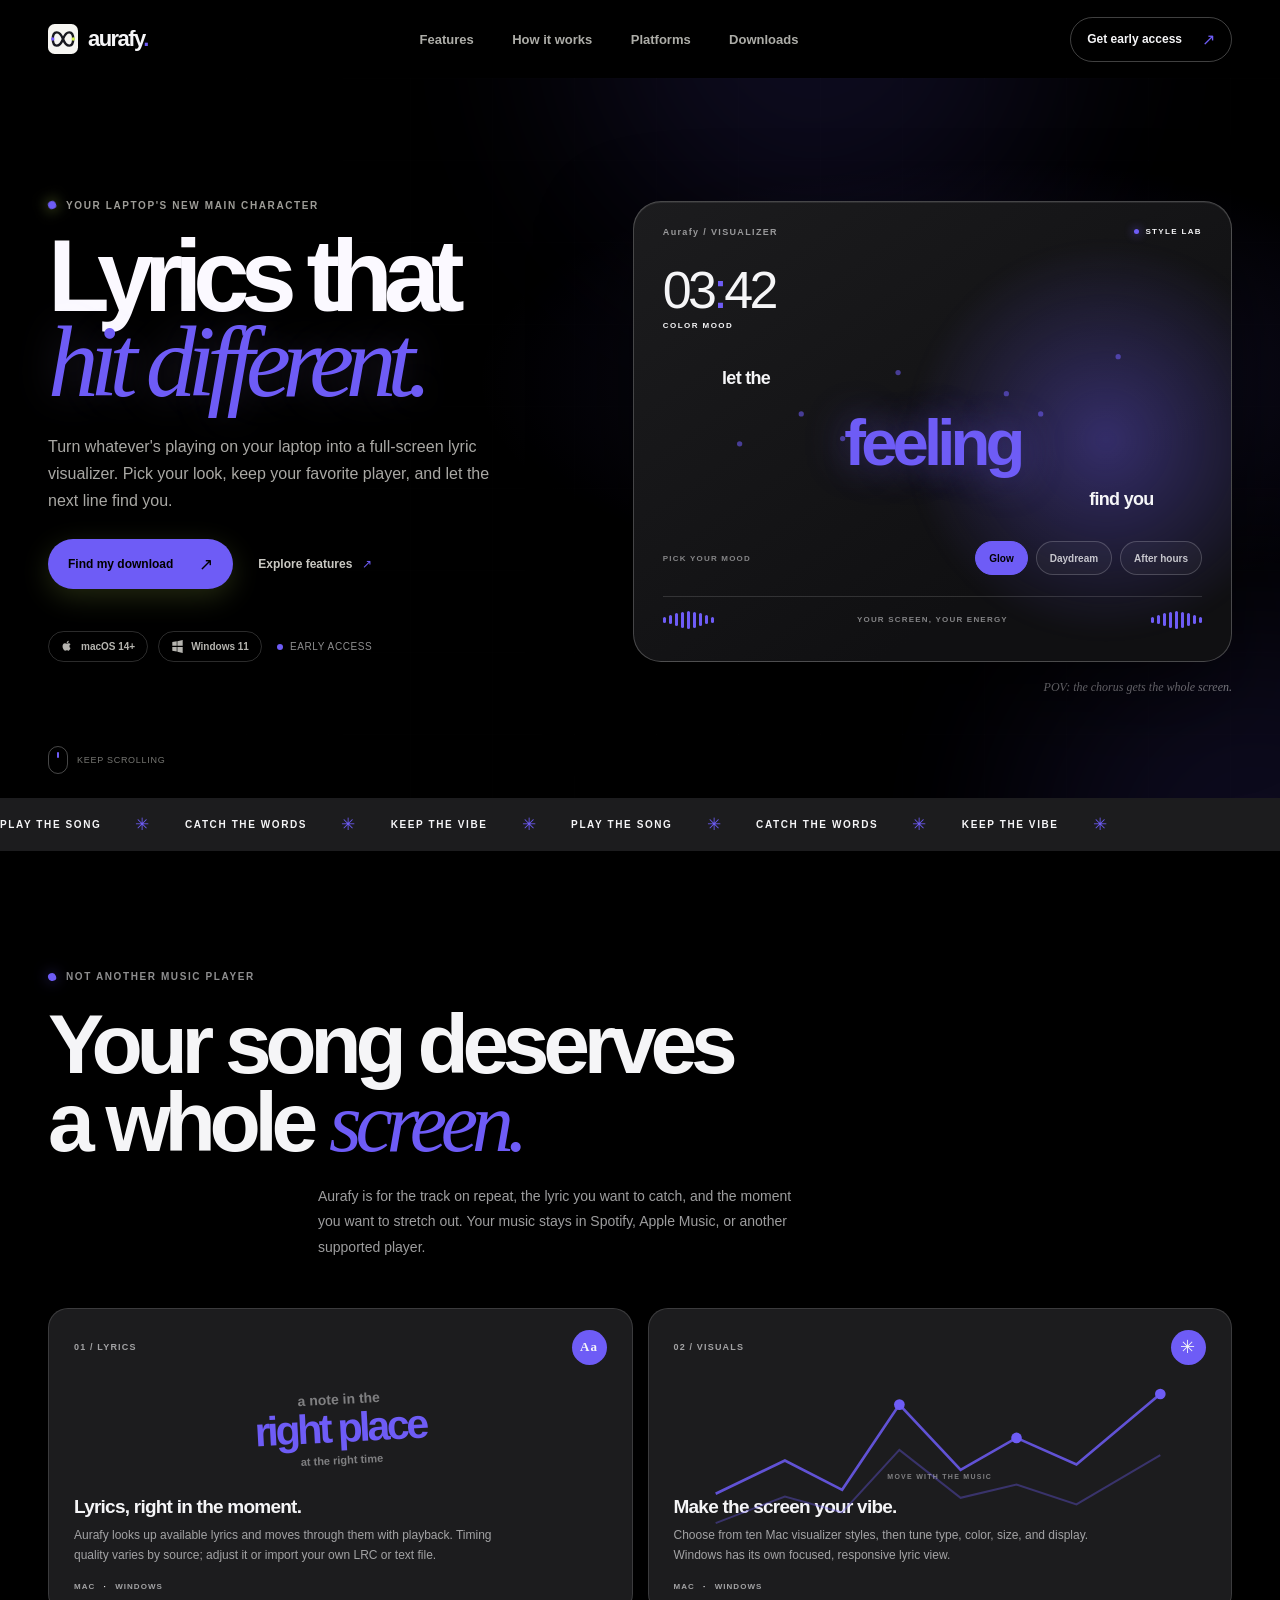
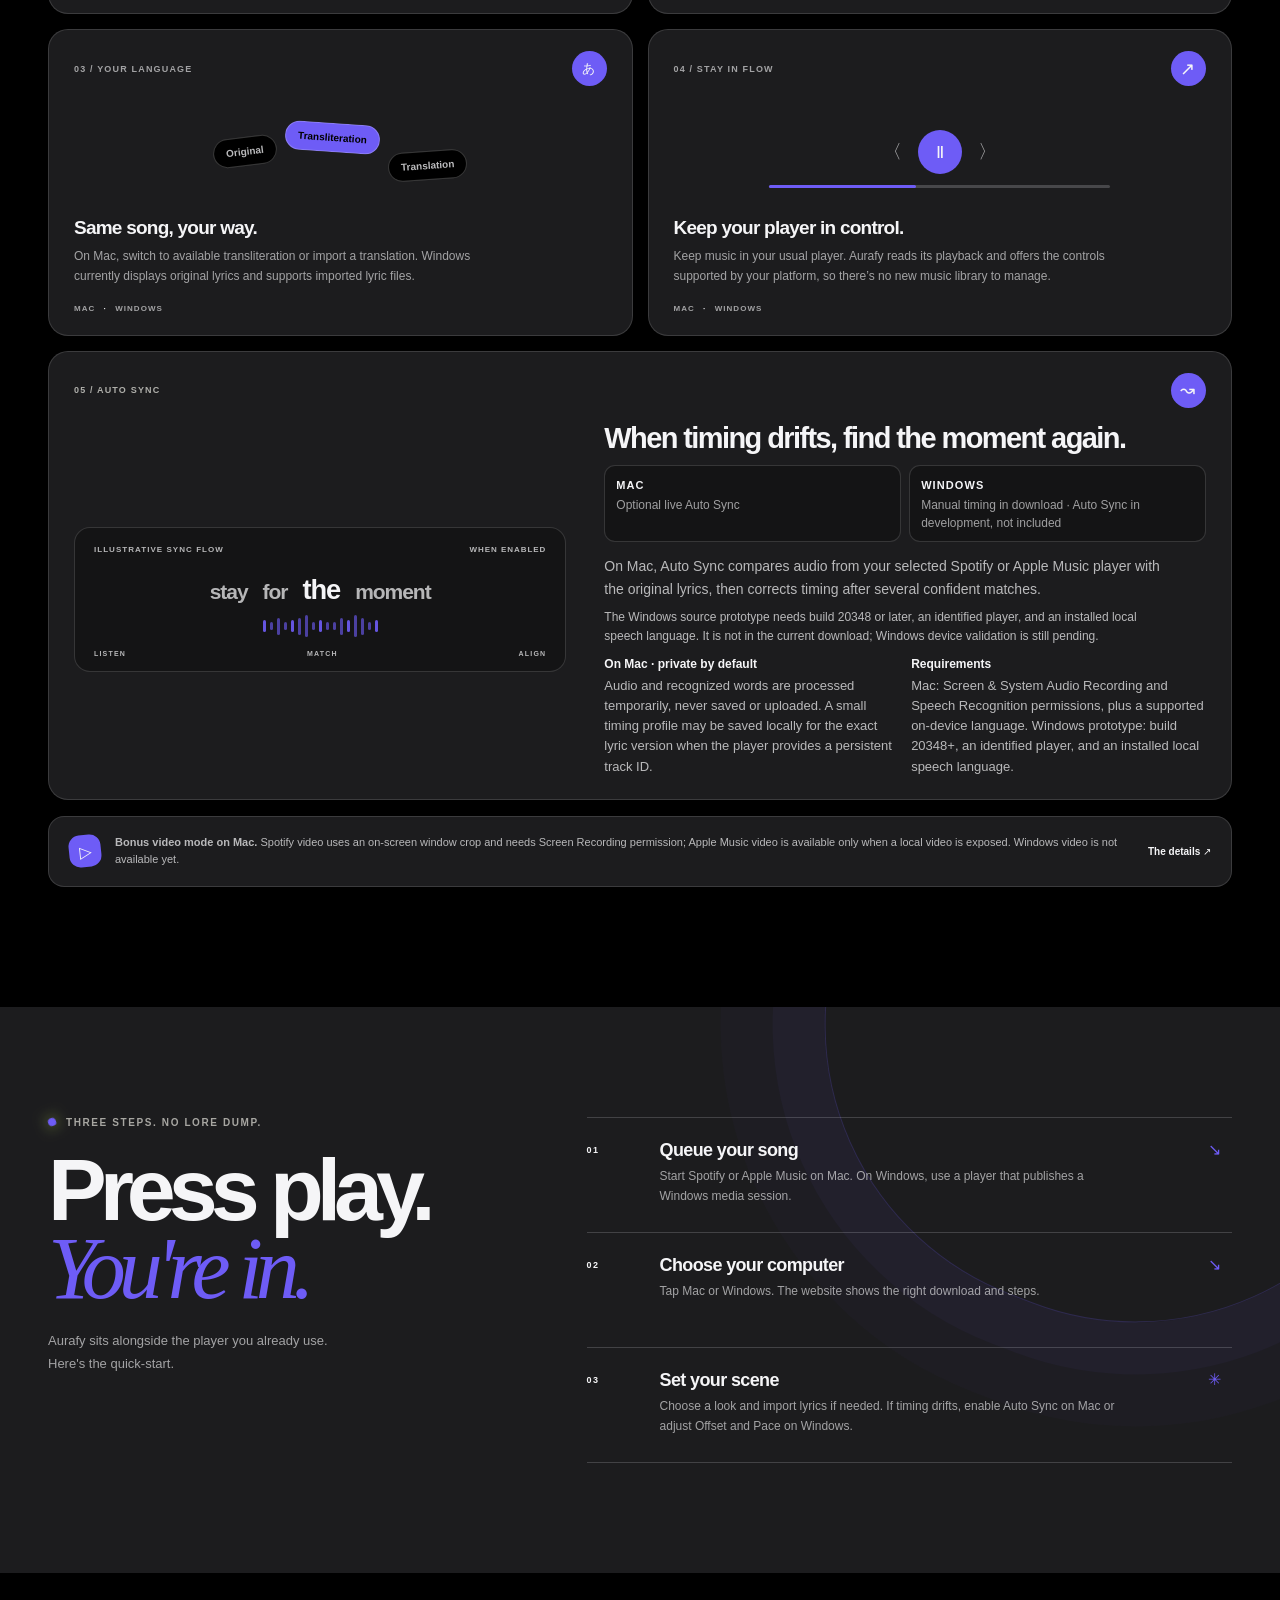
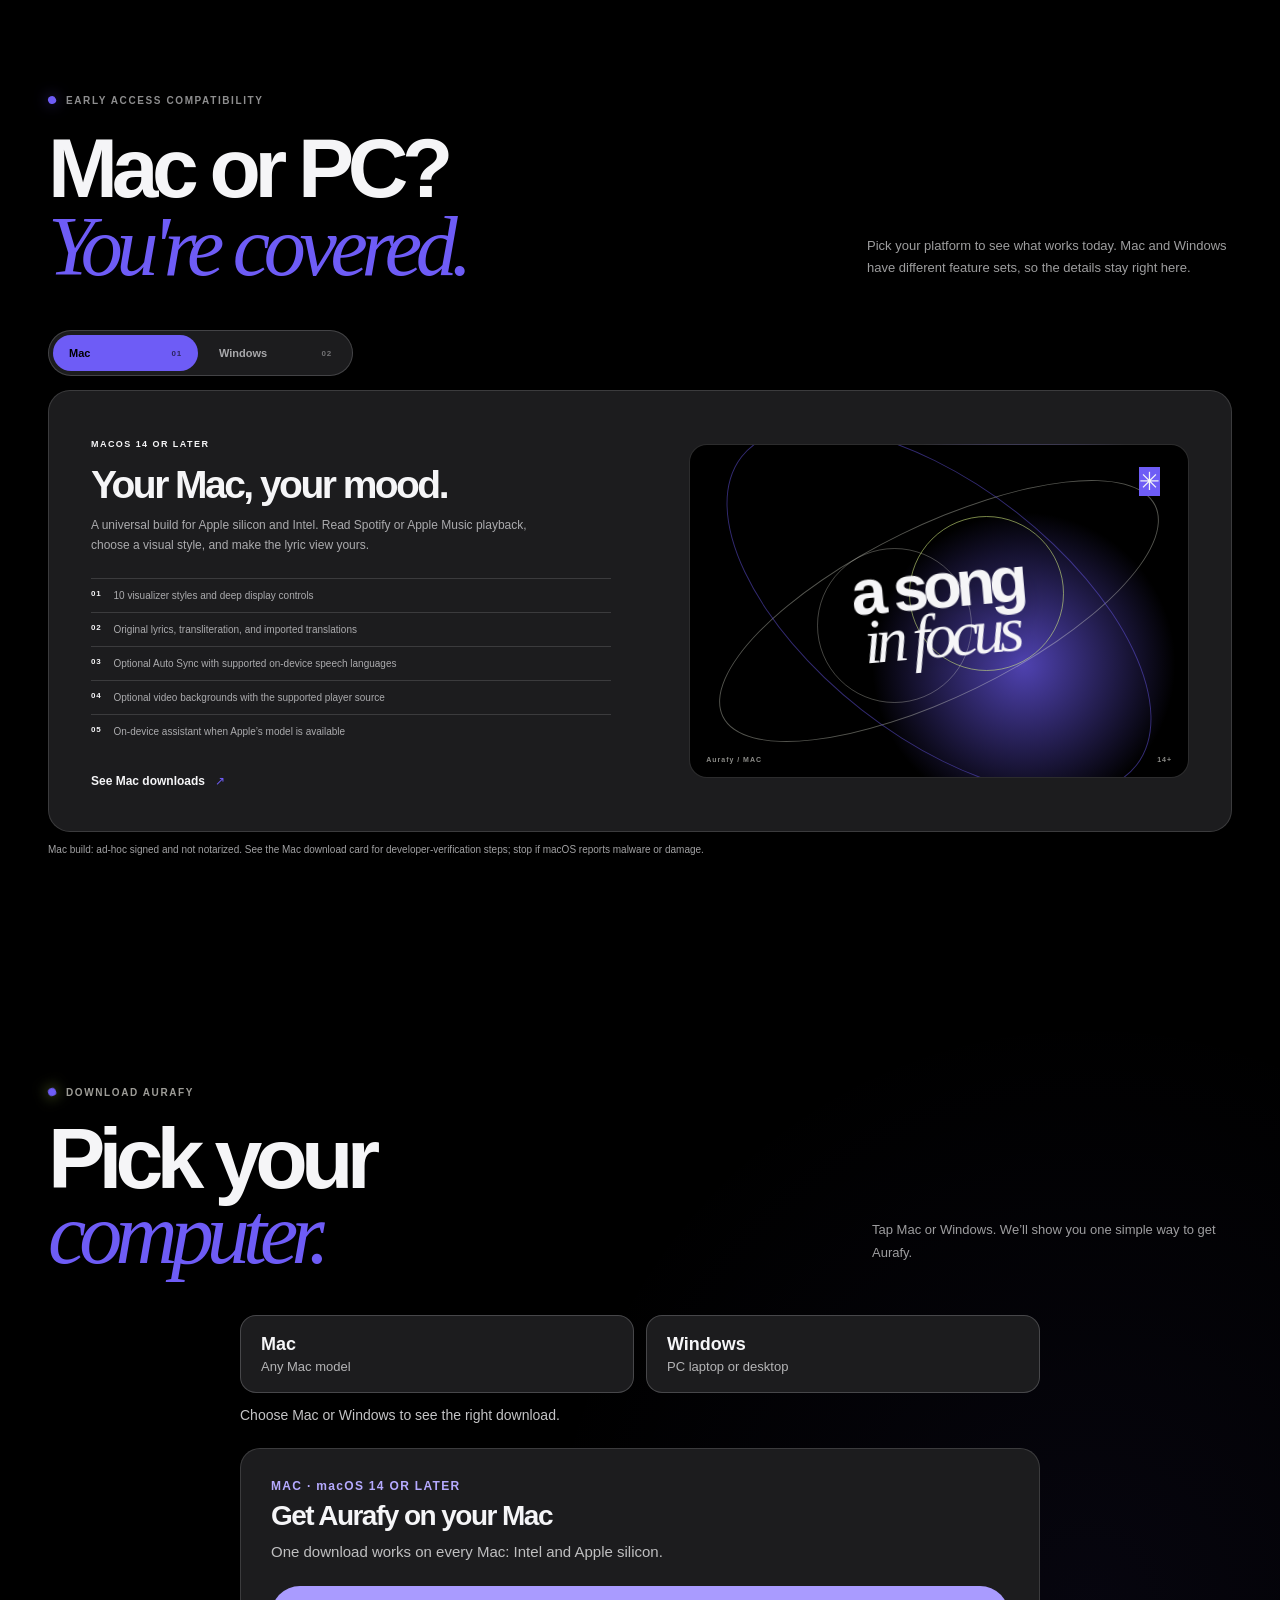
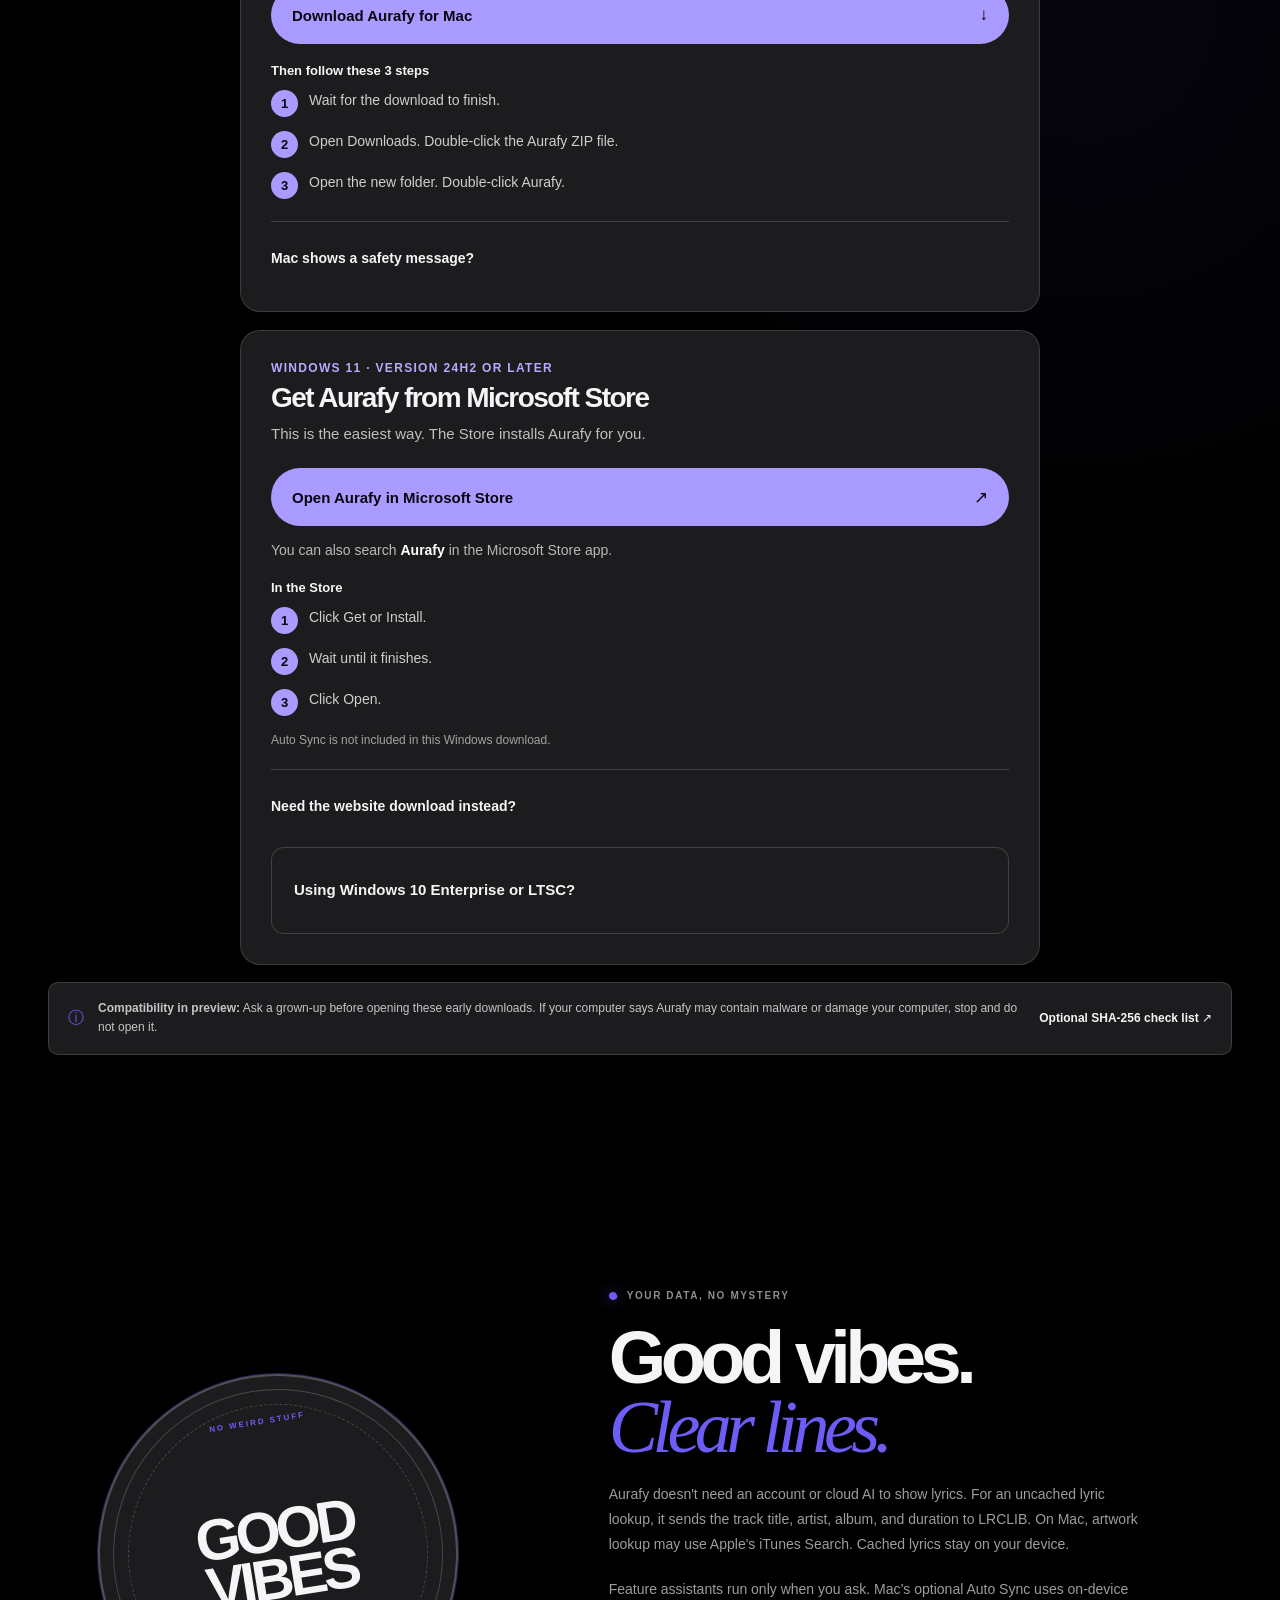
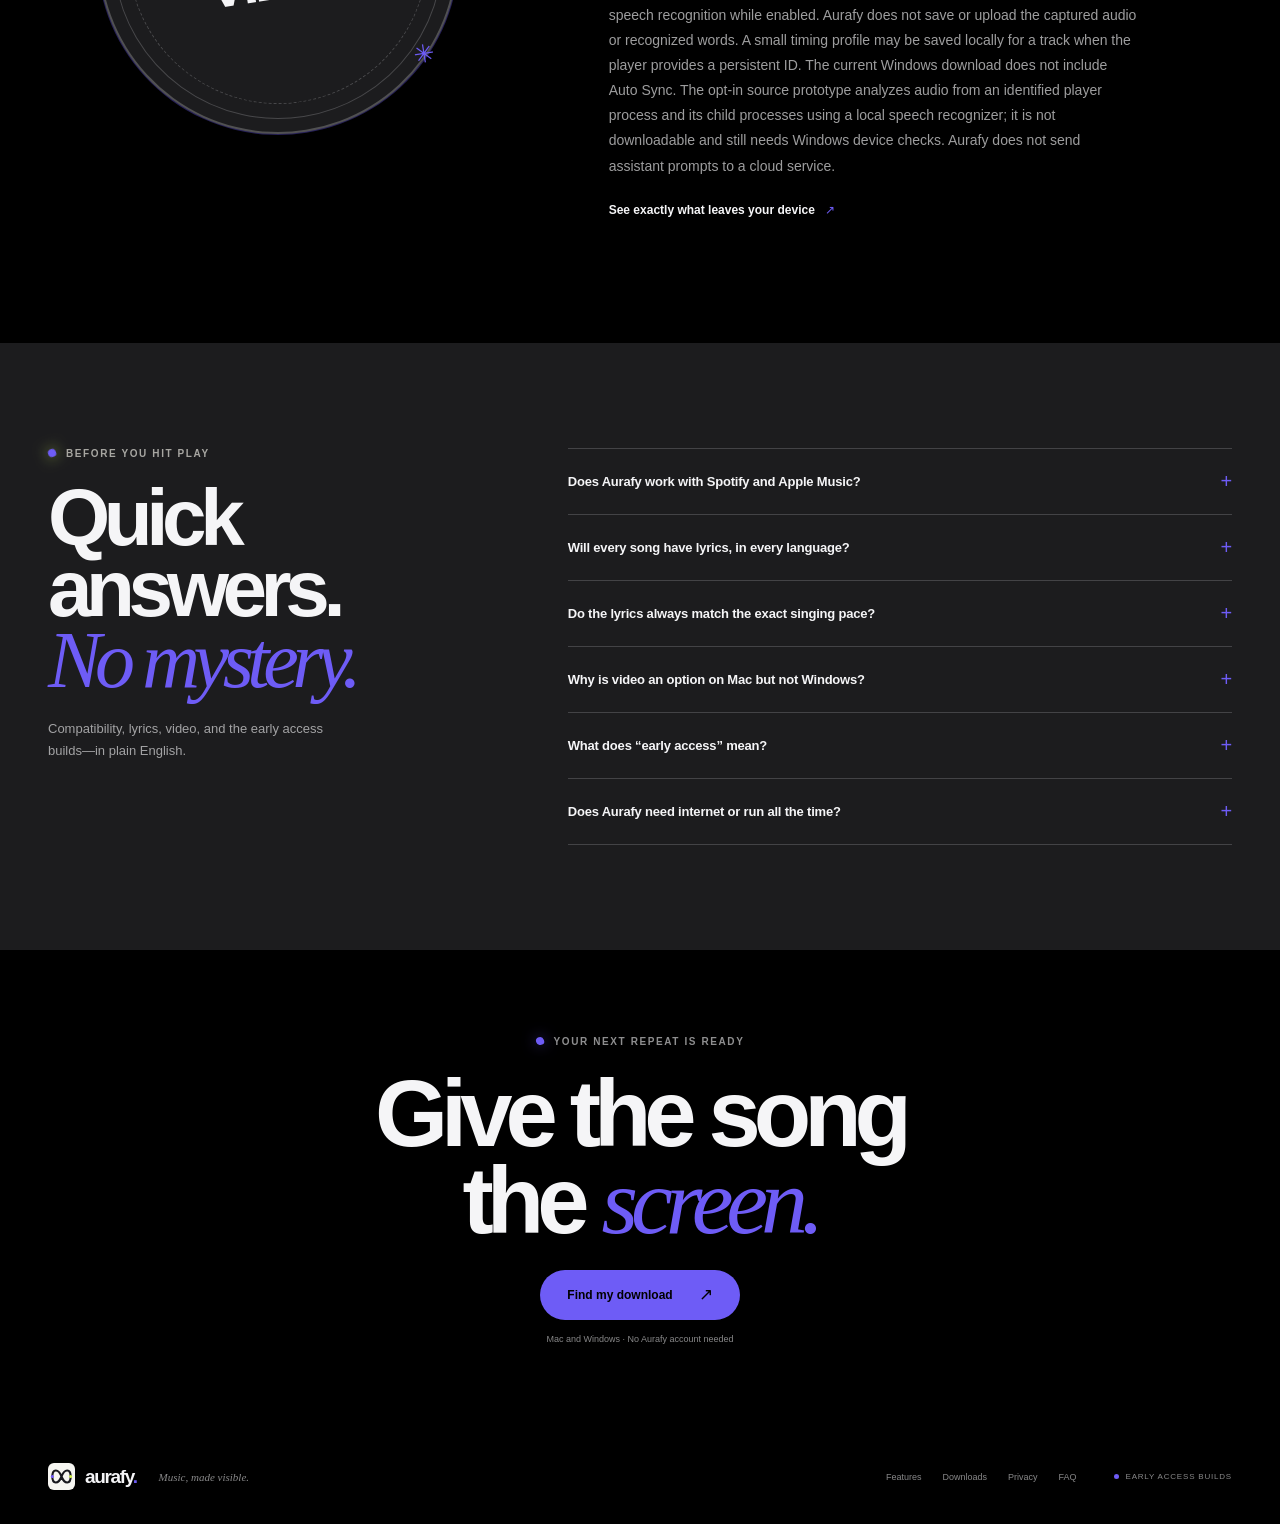
==== commit a0d5fcb1: "Clarify Mac and Windows download steps" ====
--- a/index.html
+++ b/index.html
@@ -209,7 +209,7 @@
           <p>Tap Mac or Windows. We’ll show you one simple way to get Aurafy.</p>
         </div>
         <div class="download-platform-picker" role="group" aria-label="Choose your computer">
-          <button class="download-platform-choice" type="button" data-download-platform="mac" aria-pressed="false"><span>Mac</span><small>MacBook or iMac</small></button>
+          <button class="download-platform-choice" type="button" data-download-platform="mac" aria-pressed="false"><span>Mac</span><small>Any Mac model</small></button>
           <button class="download-platform-choice" type="button" data-download-platform="windows" aria-pressed="false"><span>Windows</span><small>PC laptop or desktop</small></button>
         </div>
         <p class="download-status" id="download-status" aria-live="polite">Choose Mac or Windows to see the right download.</p>
@@ -225,7 +225,7 @@
             </ol>
             <details class="download-help">
               <summary>Mac shows a safety message?</summary>
-              <div class="download-help-content"><p>This early preview is not notarized. After trying to open Aurafy once, if Mac says only it cannot check the developer, ask a grown-up to open System Settings → Privacy &amp; Security → Open Anyway.</p><p><strong>If Mac says Aurafy contains malware, may damage your computer, or is damaged, stop. Do not open it.</strong></p><a href="../dist/Aurafy-SHA256SUMS.txt" download>Optional: download the SHA-256 check list</a></div>
+              <div class="download-help-content"><p>This early preview is not notarized. Try opening Aurafy once. If the alert says “Apple cannot check Aurafy for malicious software” or that the developer cannot be verified, continue only if you trust this download. Open System Settings → Privacy &amp; Security, scroll to Security, and choose Open Anyway for Aurafy. When the alert appears again, choose Open only if you still trust this download.</p><p><strong>If Mac says Aurafy contains malware, may damage your computer, or is damaged, stop. Do not open it.</strong></p><a href="../dist/Aurafy-SHA256SUMS.txt" download>Optional: download the SHA-256 check list</a></div>
             </details>
           </article>
           <article class="download-card download-card-win" data-download-card="windows" aria-labelledby="download-windows-title">
@@ -241,11 +241,11 @@
             <p class="download-foot">Auto Sync is not included in this Windows download.</p>
             <details class="download-help">
               <summary>Need the website download instead?</summary>
-              <div class="download-help-content"><p>For most Windows computers, choose the first button. If your computer says it has a Snapdragon or ARM processor, choose the second one.</p><div class="download-zip-actions"><a class="button button-dark" href="../dist/Aurafy-Windows-11-24H2-x64.zip" download>Most PCs · Intel or AMD <span aria-hidden="true">↓</span></a><a class="download-zip-link" href="../dist/Aurafy-Windows-11-24H2-arm64.zip" download>ARM or Snapdragon <span aria-hidden="true">↓</span></a></div><p>After the ZIP downloads: open Downloads, double-click the ZIP, then open the new folder and double-click <strong>Aurafy.exe</strong>.</p><p>These preview ZIPs are unsigned. If Windows shows a security warning, stop and ask a grown-up. Never ignore a virus warning.</p></div>
+              <div class="download-help-content"><p>Not sure which ZIP to choose, or want the easiest install? Use the Microsoft Store option above. For most Windows computers, choose the first button. If your computer says it has a Snapdragon or ARM processor, choose the second one.</p><div class="download-zip-actions"><a class="button button-dark" href="../dist/Aurafy-Windows-11-24H2-x64.zip" download>Most PCs · Intel or AMD <span aria-hidden="true">↓</span></a><a class="download-zip-link" href="../dist/Aurafy-Windows-11-24H2-arm64.zip" download>ARM or Snapdragon <span aria-hidden="true">↓</span></a></div><p>After the ZIP downloads: open Downloads, right-click the ZIP, choose Extract All, then open the extracted folder and double-click <strong>Aurafy.exe</strong>.</p><p>These preview ZIPs are unsigned. If Windows shows a security warning, stop and ask a grown-up. Never ignore a virus warning.</p></div>
             </details>
             <details class="download-legacy">
               <summary>Using Windows 10 Enterprise or LTSC?</summary>
-              <div class="download-legacy-content"><p>This special download is for Windows 10 Enterprise or LTSC. Windows 10 Home and Pro are not supported.</p><div class="download-zip-actions"><a class="button button-dark" href="../dist/Aurafy-Windows-x64.zip" download>Most PCs · Intel or AMD <span aria-hidden="true">↓</span></a><a class="download-zip-link" href="../dist/Aurafy-Windows-arm64.zip" download>ARM laptop · Snapdragon <span aria-hidden="true">↓</span></a></div><p class="download-foot">Auto Sync is not included in this Windows 10 download.</p><p>After it downloads: open Downloads, double-click the ZIP, then open the new folder and double-click <strong>Aurafy.exe</strong>.</p><p>Windows downloads are unsigned. If a security warning appears, stop and ask a grown-up. Never ignore a virus warning.</p></div>
+              <div class="download-legacy-content"><p>This special download is for Windows 10 Enterprise or LTSC. Windows 10 Home and Pro are not supported.</p><div class="download-zip-actions"><a class="button button-dark" href="../dist/Aurafy-Windows-x64.zip" download>Most PCs · Intel or AMD <span aria-hidden="true">↓</span></a><a class="download-zip-link" href="../dist/Aurafy-Windows-arm64.zip" download>ARM laptop · Snapdragon <span aria-hidden="true">↓</span></a></div><p class="download-foot">Auto Sync is not included in this Windows 10 download.</p><p>After it downloads: open Downloads, right-click the ZIP, choose Extract All, then open the extracted folder and double-click <strong>Aurafy.exe</strong>.</p><p>Windows downloads are unsigned. If a security warning appears, stop and ask a grown-up. Never ignore a virus warning.</p></div>
             </details>
           </article>
         </div>
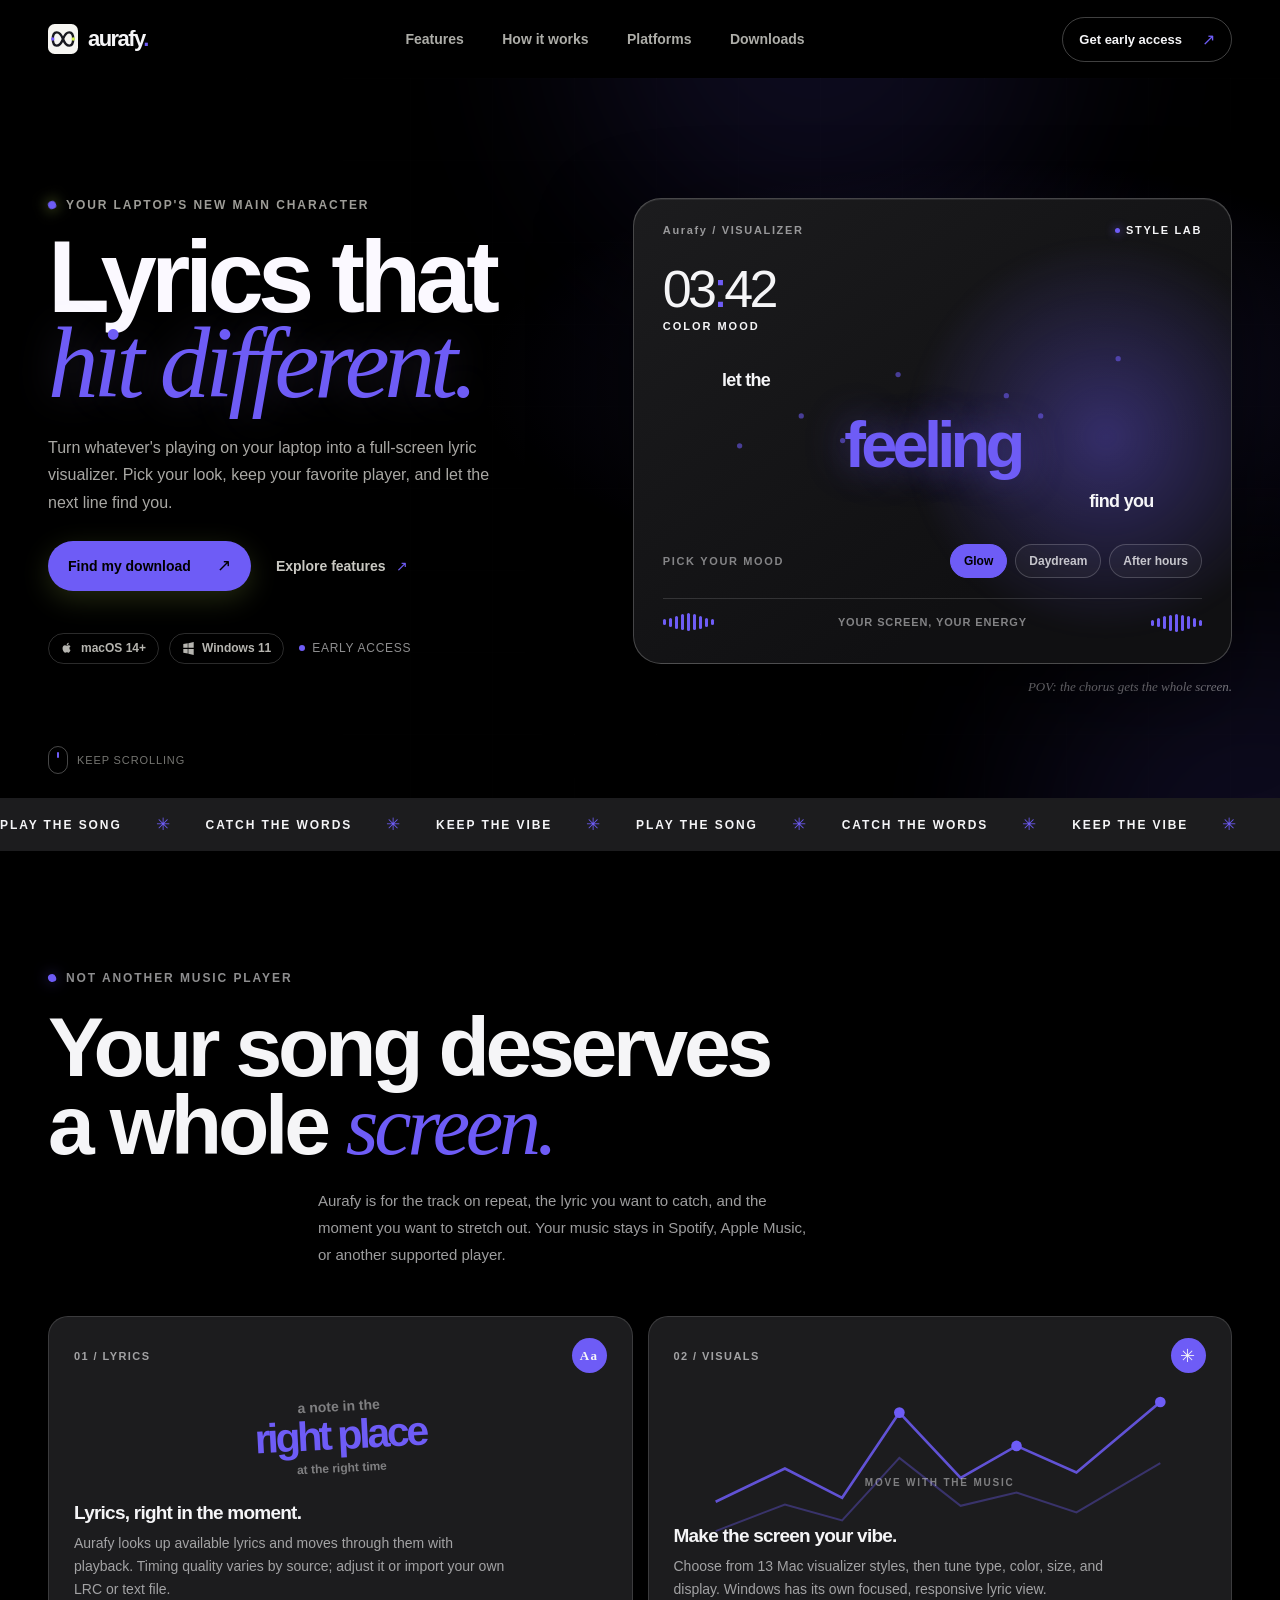
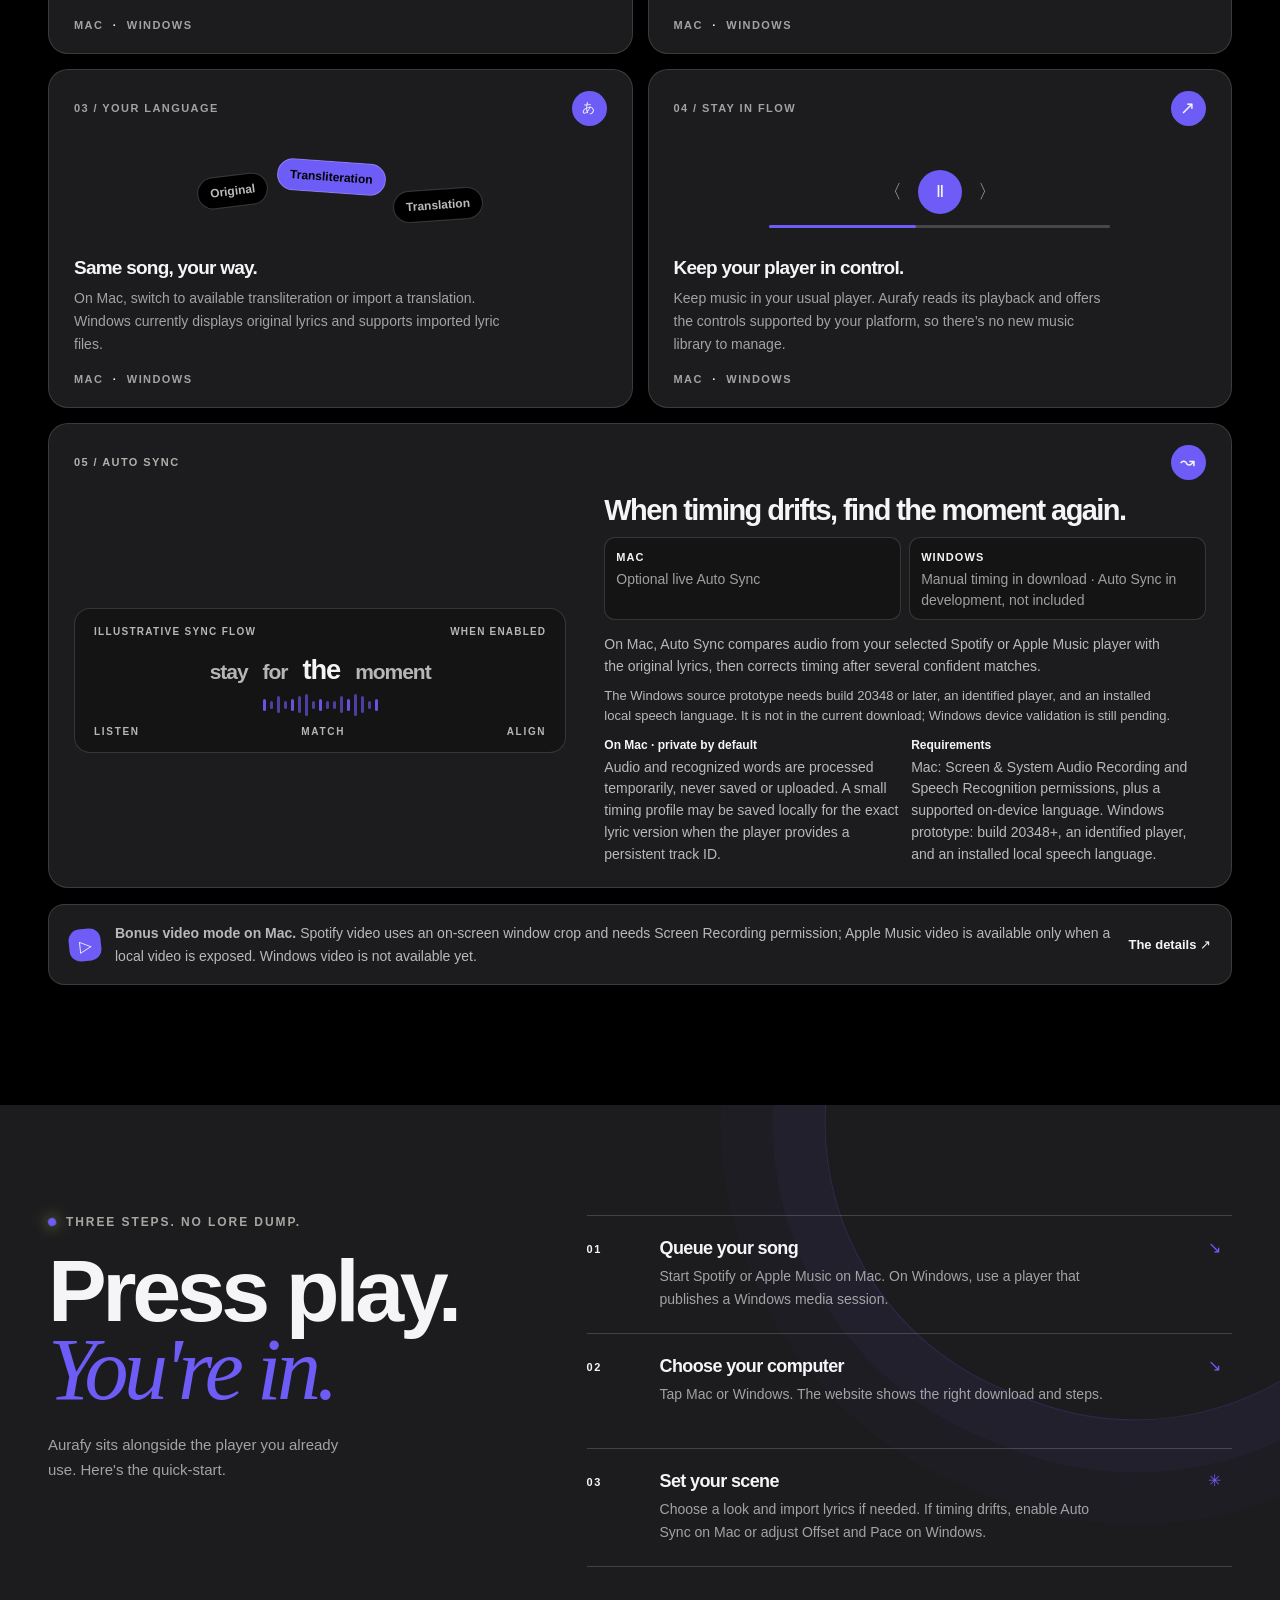
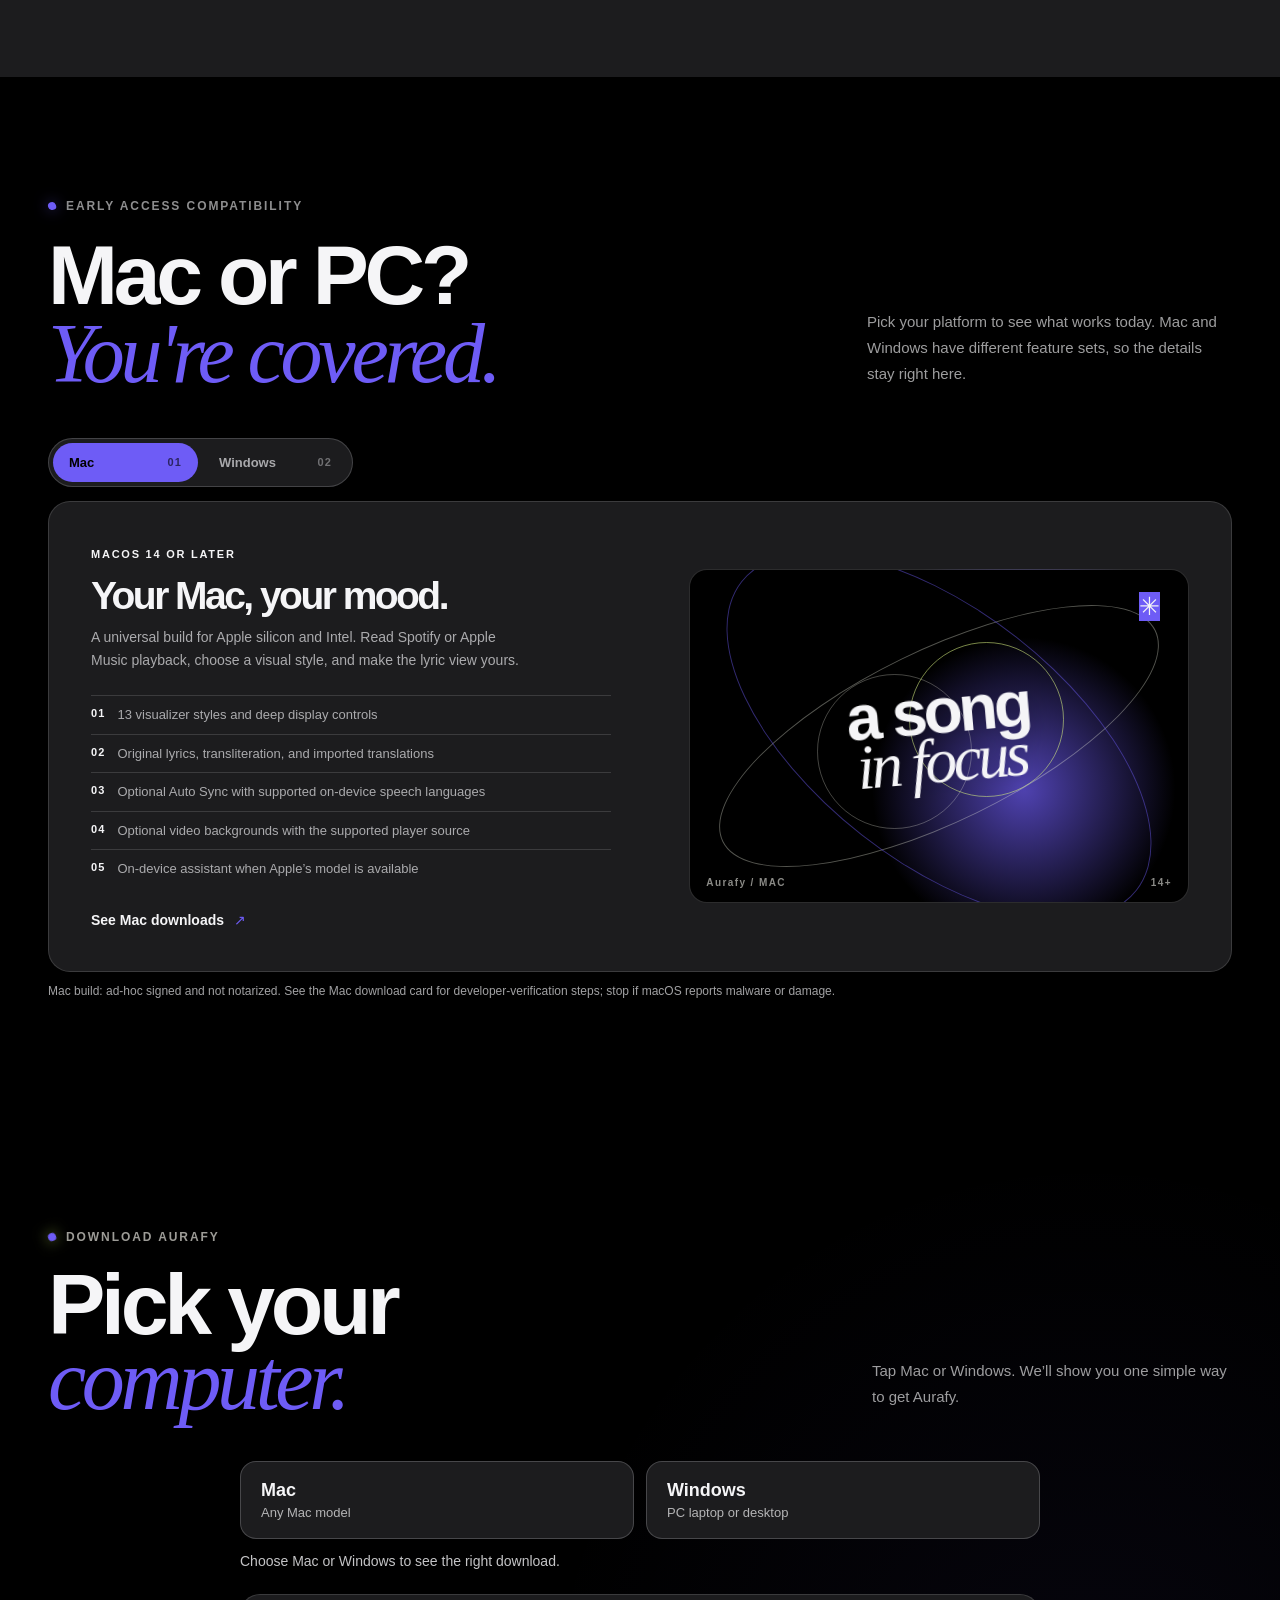
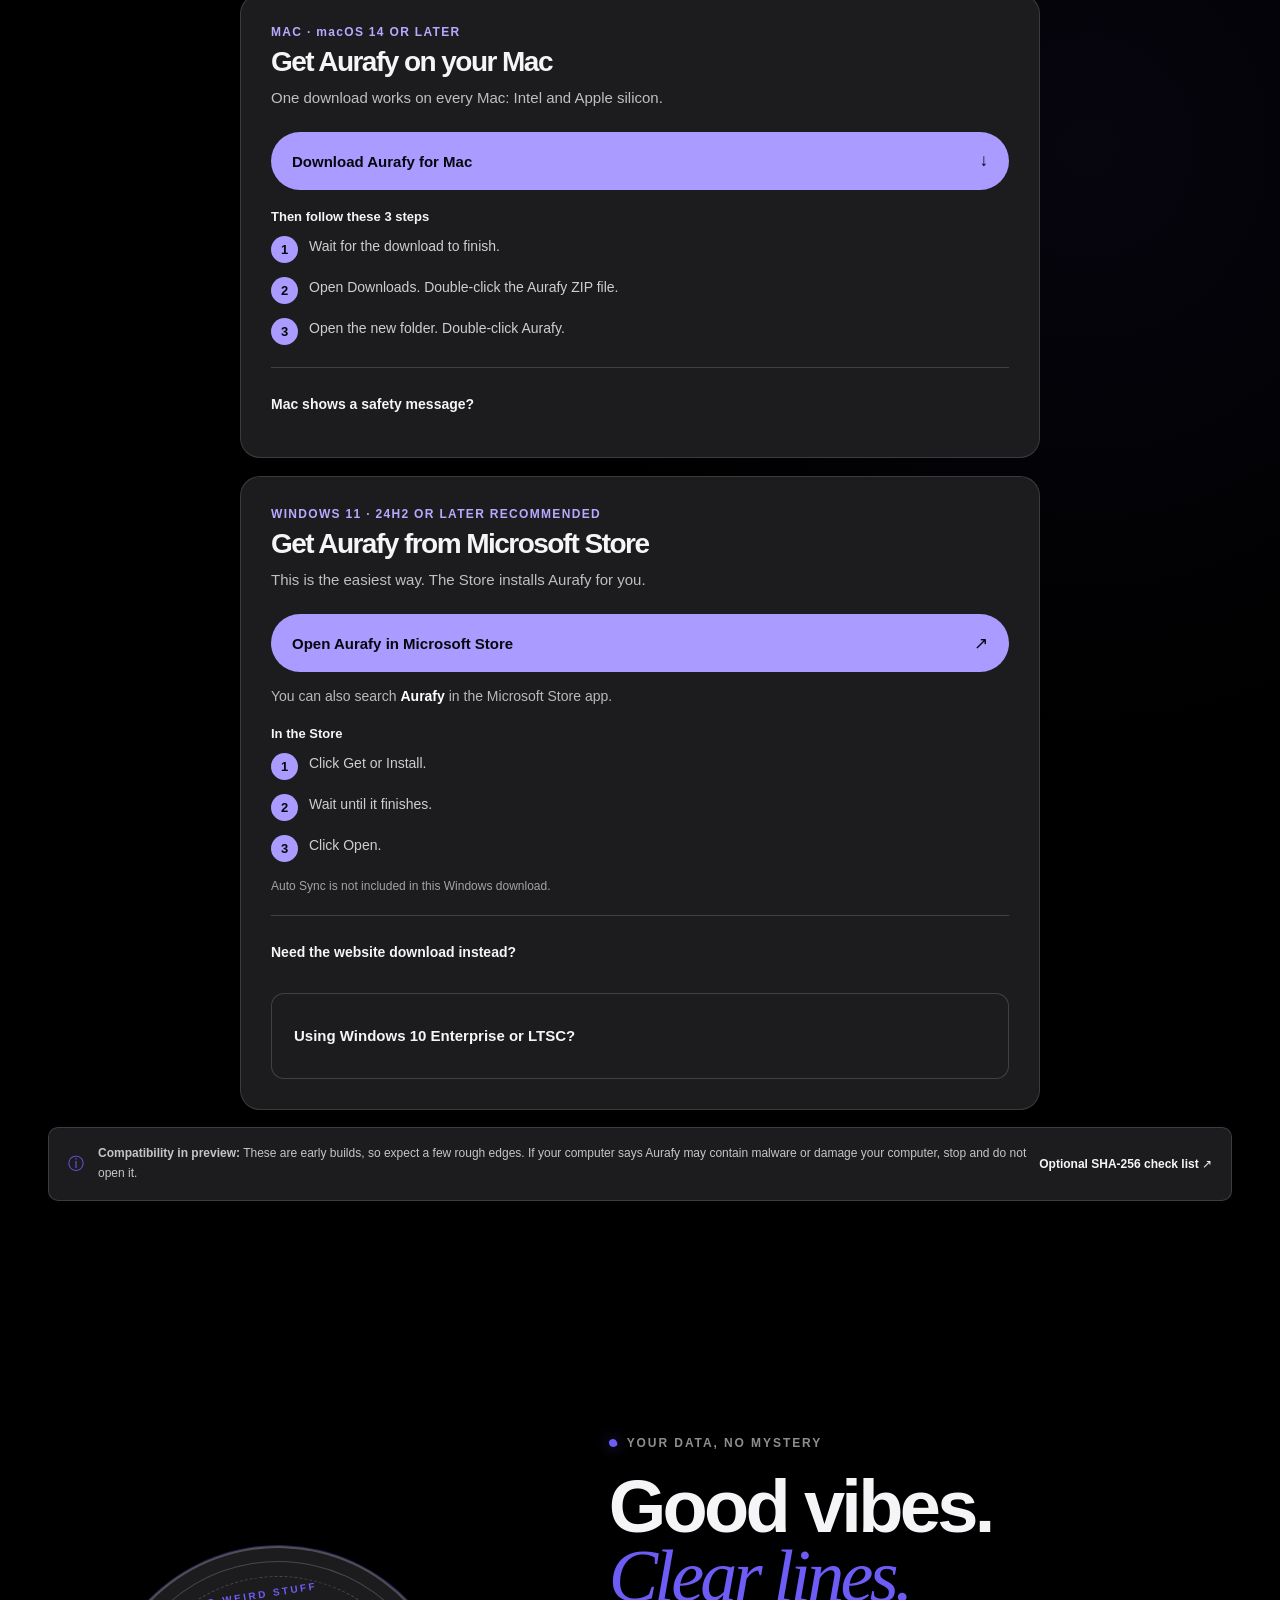
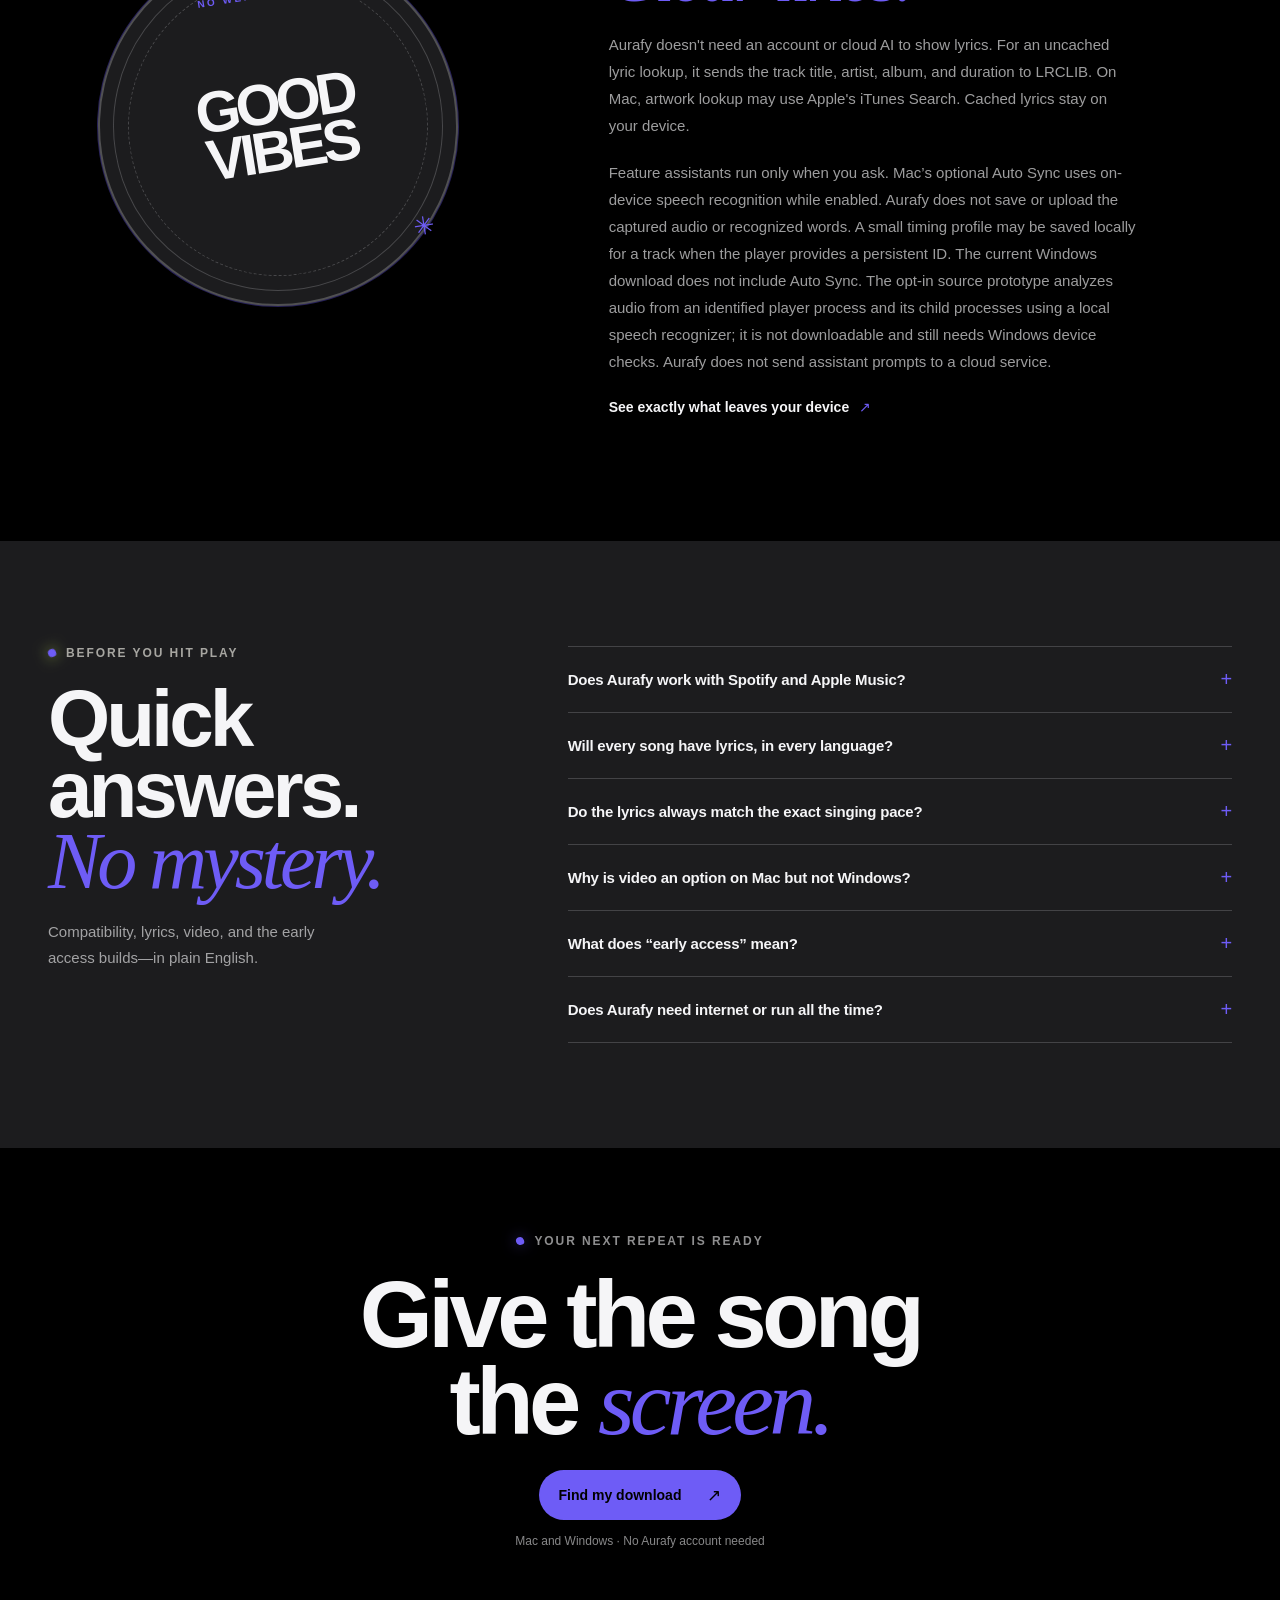
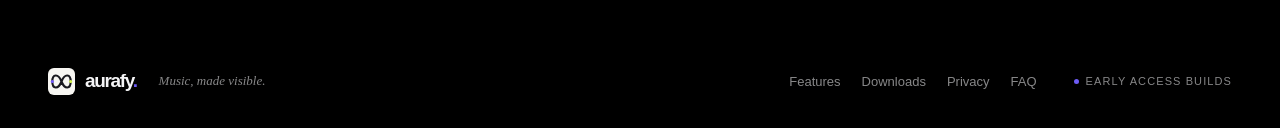
==== commit 8268fdc7: "Fix stale copy, JS-only download links and tiny text on the Aurafy site - Say 13 visualizer styles (" ====
--- a/index.html
+++ b/index.html
@@ -26,7 +26,7 @@
   <link rel="icon" href="aurafy-mark.svg" type="image/svg+xml">
   <link rel="icon" href="aurafy.ico" sizes="any" type="image/x-icon">
   <link rel="apple-touch-icon" sizes="180x180" href="aurafy-apple-touch-icon.png">
-  <link rel="stylesheet" href="styles.css?v=1df63394">
+  <link rel="stylesheet" href="styles.css?v=04468f63">
   <link rel="canonical" href="https://deepak-c04.github.io/verci-website/">
   <script src="site.js" defer></script>
 </head>
@@ -115,7 +115,7 @@
           <div class="feature-meta"><span>02 / VISUALS</span><span class="feature-orb orb-blue" aria-hidden="true">✳</span></div>
           <div class="visual-mini" aria-hidden="true"><svg viewBox="0 0 340 130" fill="none"><path d="M2 93 54 68l43 22 43-64 46 49 42-24 45 20 63-53"/><path d="M2 115 54 95l43 12 43-47 46 36 42-10 45 15 63-37" class="path-two"/><circle cx="140" cy="26" r="4"/><circle cx="228" cy="51" r="4"/><circle cx="336" cy="18" r="4"/></svg><span>MOVE WITH THE MUSIC</span></div>
           <h3>Make the screen your vibe.</h3>
-          <p>Choose from ten Mac visualizer styles, then tune type, color, size, and display. Windows has its own focused, responsive lyric view.</p>
+          <p>Choose from 13 Mac visualizer styles, then tune type, color, size, and display. Windows has its own focused, responsive lyric view.</p>
           <span class="feature-platforms">MAC <b>·</b> WINDOWS</span>
         </article>
         <article class="feature-card feature-card-language">
@@ -184,7 +184,7 @@
           <h3 id="platform-name">Your Mac, your mood.</h3>
           <p id="platform-description">A universal build for Apple silicon and Intel. Read Spotify or Apple Music playback, choose a visual style, and make the lyric view yours.</p>
           <ul class="platform-details" id="platform-details">
-            <li><span>01</span> 10 visualizer styles and deep display controls</li>
+            <li><span>01</span> 13 visualizer styles and deep display controls</li>
             <li><span>02</span> Original lyrics, transliteration, and imported translations</li>
             <li><span>03</span> Optional Auto Sync with supported on-device speech languages</li>
             <li><span>04</span> Optional video backgrounds with the supported player source</li>
@@ -216,7 +216,7 @@
         <div class="download-grid download-grid-simple">
           <article class="download-card download-card-mac" data-download-card="mac" aria-labelledby="download-mac-title">
             <p class="download-os">MAC · macOS 14 OR LATER</p><h3 id="download-mac-title">Get Aurafy on your Mac</h3><p class="download-copy">One download works on every Mac: Intel and Apple silicon.</p>
-            <a class="button button-dark" href="../dist/Aurafy-macOS-universal.zip" download>Download Aurafy for Mac <span aria-hidden="true">↓</span></a>
+            <a class="button button-dark" href="https://github.com/deepak-c04/verci-website/releases/download/aurafy-preview-2026-11-21-2.2.19-build-43/Aurafy-macOS-universal.zip">Download Aurafy for Mac <span aria-hidden="true">↓</span></a>
             <p class="download-guide-title">Then follow these 3 steps</p>
             <ol class="download-steps">
               <li>Wait for the download to finish.</li>
@@ -225,11 +225,11 @@
             </ol>
             <details class="download-help">
               <summary>Mac shows a safety message?</summary>
-              <div class="download-help-content"><p>This early preview is not notarized. Try opening Aurafy once. If the alert says “Apple cannot check Aurafy for malicious software” or that the developer cannot be verified, continue only if you trust this download. Open System Settings → Privacy &amp; Security, scroll to Security, and choose Open Anyway for Aurafy. When the alert appears again, choose Open only if you still trust this download.</p><p><strong>If Mac says Aurafy contains malware, may damage your computer, or is damaged, stop. Do not open it.</strong></p><a href="../dist/Aurafy-SHA256SUMS.txt" download>Optional: download the SHA-256 check list</a></div>
+              <div class="download-help-content"><p>This early preview is not notarized. Try opening Aurafy once. If the alert says “Apple cannot check Aurafy for malicious software” or that the developer cannot be verified, continue only if you trust this download. Open System Settings → Privacy &amp; Security, scroll to Security, and choose Open Anyway for Aurafy. When the alert appears again, choose Open only if you still trust this download.</p><p><strong>If Mac says Aurafy contains malware, may damage your computer, or is damaged, stop. Do not open it.</strong></p><a href="https://github.com/deepak-c04/verci-website/releases/download/aurafy-preview-2026-11-21-2.2.19-build-43/Aurafy-SHA256SUMS.txt">Optional: download the SHA-256 check list</a></div>
             </details>
           </article>
           <article class="download-card download-card-win" data-download-card="windows" aria-labelledby="download-windows-title">
-            <p class="download-os">WINDOWS 11 · VERSION 24H2 OR LATER</p><h3 id="download-windows-title">Get Aurafy from Microsoft Store</h3><p class="download-copy">This is the easiest way. The Store installs Aurafy for you.</p>
+            <p class="download-os">WINDOWS 11 · 24H2 OR LATER RECOMMENDED</p><h3 id="download-windows-title">Get Aurafy from Microsoft Store</h3><p class="download-copy">This is the easiest way. The Store installs Aurafy for you.</p>
             <a class="button button-dark" href="https://apps.microsoft.com/detail/9N6THTDVM3JX" target="_blank" rel="noopener noreferrer">Open Aurafy in Microsoft Store <span aria-hidden="true">↗</span></a>
             <p class="download-store-search">You can also search <strong>Aurafy</strong> in the Microsoft Store app.</p>
             <p class="download-guide-title">In the Store</p>
@@ -241,15 +241,15 @@
             <p class="download-foot">Auto Sync is not included in this Windows download.</p>
             <details class="download-help">
               <summary>Need the website download instead?</summary>
-              <div class="download-help-content"><p>Not sure which ZIP to choose, or want the easiest install? Use the Microsoft Store option above. For most Windows computers, choose the first button. If your computer says it has a Snapdragon or ARM processor, choose the second one.</p><div class="download-zip-actions"><a class="button button-dark" href="../dist/Aurafy-Windows-11-24H2-x64.zip" download>Most PCs · Intel or AMD <span aria-hidden="true">↓</span></a><a class="download-zip-link" href="../dist/Aurafy-Windows-11-24H2-arm64.zip" download>ARM or Snapdragon <span aria-hidden="true">↓</span></a></div><p>After the ZIP downloads: open Downloads, right-click the ZIP, choose Extract All, then open the extracted folder and double-click <strong>Aurafy.exe</strong>.</p><p>These preview ZIPs are unsigned. If Windows shows a security warning, stop and ask a grown-up. Never ignore a virus warning.</p></div>
+              <div class="download-help-content"><p>Not sure which ZIP to choose, or want the easiest install? Use the Microsoft Store option above. For most Windows computers, choose the first button. If your computer says it has a Snapdragon or ARM processor, choose the second one.</p><div class="download-zip-actions"><a class="button button-dark" href="https://github.com/deepak-c04/verci-website/releases/download/aurafy-preview-2026-11-21-2.2.19-build-43/Aurafy-Windows-11-24H2-x64.zip">Most PCs · Intel or AMD <span aria-hidden="true">↓</span></a><a class="download-zip-link" href="https://github.com/deepak-c04/verci-website/releases/download/aurafy-preview-2026-11-21-2.2.19-build-43/Aurafy-Windows-11-24H2-arm64.zip">ARM or Snapdragon <span aria-hidden="true">↓</span></a></div><p>After the ZIP downloads: open Downloads, right-click the ZIP, choose Extract All, then open the extracted folder and double-click <strong>Aurafy.exe</strong>.</p><p>These preview ZIPs are unsigned, so Windows may show a SmartScreen warning. Continue only if you downloaded the ZIP from this page, and never ignore a virus warning.</p></div>
             </details>
             <details class="download-legacy">
               <summary>Using Windows 10 Enterprise or LTSC?</summary>
-              <div class="download-legacy-content"><p>This special download is for Windows 10 Enterprise or LTSC. Windows 10 Home and Pro are not supported.</p><div class="download-zip-actions"><a class="button button-dark" href="../dist/Aurafy-Windows-x64.zip" download>Most PCs · Intel or AMD <span aria-hidden="true">↓</span></a><a class="download-zip-link" href="../dist/Aurafy-Windows-arm64.zip" download>ARM laptop · Snapdragon <span aria-hidden="true">↓</span></a></div><p class="download-foot">Auto Sync is not included in this Windows 10 download.</p><p>After it downloads: open Downloads, right-click the ZIP, choose Extract All, then open the extracted folder and double-click <strong>Aurafy.exe</strong>.</p><p>Windows downloads are unsigned. If a security warning appears, stop and ask a grown-up. Never ignore a virus warning.</p></div>
+              <div class="download-legacy-content"><p>This special download is for Windows 10 Enterprise or LTSC. Windows 10 Home and Pro are not supported.</p><div class="download-zip-actions"><a class="button button-dark" href="https://github.com/deepak-c04/verci-website/releases/download/aurafy-preview-2026-11-21-2.2.19-build-43/Aurafy-Windows-x64.zip">Most PCs · Intel or AMD <span aria-hidden="true">↓</span></a><a class="download-zip-link" href="https://github.com/deepak-c04/verci-website/releases/download/aurafy-preview-2026-11-21-2.2.19-build-43/Aurafy-Windows-arm64.zip">ARM laptop · Snapdragon <span aria-hidden="true">↓</span></a></div><p class="download-foot">Auto Sync is not included in this Windows 10 download.</p><p>After it downloads: open Downloads, right-click the ZIP, choose Extract All, then open the extracted folder and double-click <strong>Aurafy.exe</strong>.</p><p>These preview ZIPs are unsigned, so Windows may show a SmartScreen warning. Continue only if you downloaded the ZIP from this page, and never ignore a virus warning.</p></div>
             </details>
           </article>
         </div>
-        <div class="download-disclaimer"><span aria-hidden="true">ⓘ</span><p><strong>Compatibility in preview:</strong> Ask a grown-up before opening these early downloads. If your computer says Aurafy may contain malware or damage your computer, stop and do not open it.</p><a href="../dist/Aurafy-SHA256SUMS.txt" download>Optional SHA-256 check list <span aria-hidden="true">↗</span></a></div>
+        <div class="download-disclaimer"><span aria-hidden="true">ⓘ</span><p><strong>Compatibility in preview:</strong> These are early builds, so expect a few rough edges. If your computer says Aurafy may contain malware or damage your computer, stop and do not open it.</p><a href="https://github.com/deepak-c04/verci-website/releases/download/aurafy-preview-2026-11-21-2.2.19-build-43/Aurafy-SHA256SUMS.txt">Optional SHA-256 check list <span aria-hidden="true">↗</span></a></div>
       </div>
     </section>
 
--- a/styles.css
+++ b/styles.css
@@ -805,3 +805,50 @@
 .platform-tab.is-selected:focus-visible { outline-color: #f5f5f7; }
 h1[tabindex="-1"]:focus-visible,
 h2[tabindex="-1"]:focus-visible { outline: 3px solid #6e5cf6; outline-offset: 6px; border-radius: 3px; }
+
+/* Readability: text outside decorative art stays at 11px or more, longer copy at 12px or more, and headlines keep visible word spaces. */
+.hero h1 { letter-spacing: -.055em; }
+.hero h1 span { letter-spacing: -.05em; }
+.section-heading h2, .platform-heading h2, .privacy-copy h2, .closing-cta h2,
+.how-heading h2, .faq-heading h2, .downloads-heading h2, .privacy-content h1 { letter-spacing: -.05em; }
+.platform-art-note { letter-spacing: -.06em; }
+.site-nav { font-size: 14px; }
+.header-cta { font-size: 13px; }
+.eyebrow, .platform-chip, .early-access-note, .privacy-content .updated, .closing-small { font-size: 12px; }
+.button, .text-link { font-size: 14px; }
+.hero-art-caption { font-size: 13px; }
+.scroll-cue, .step-number, .platform-kicker, .feature-meta, .feature-platforms, .footer-status,
+.visualizer-topline, .live-indicator, .visualizer-caption, .mood-label, .visualizer-footer,
+.platform-tab span, .platform-details li span { font-size: 11px; }
+.sync-illustration-top, .sync-local, .sync-steps, .visual-mini span, .platform-art-bottom,
+.privacy-stamp > span { font-size: 10px; }
+.mood-button, .ticker-track, .language-stack span, .mini-lyrics .mini-next, .platform-footnote { font-size: 12px; }
+.platform-tab, .video-note a, .site-footer > p, .footer-links, .platform-details li,
+.sync-feature-copy .sync-window-desc { font-size: 13px; }
+.feature-card p, .step p, .platform-panel-copy > p, .video-note p, .faq-list details p { font-size: 14px; }
+.section-heading > p:last-child, .how-heading > p:last-child, .faq-heading > p:last-child,
+.platform-heading > p, .downloads-heading > p, .privacy-copy > p:not(.eyebrow),
+.privacy-content p, .privacy-content li, .faq-list summary { font-size: 15px; }
+.privacy-content .intro { font-size: 16px; }
+.visualizer-footer > span:not(.visualizer-eq) { letter-spacing: .08em; text-align: center; }
+@media (min-width: 761px) and (max-width: 999px) {
+  .visualizer-moods { flex-wrap: wrap; gap: 6px; }
+  .mood-label { width: 100%; margin-bottom: 2px; }
+}
+@media (max-width: 760px) {
+  .header-cta { font-size: 12px; }
+  .site-nav a { font-size: 15px; }
+  .eyebrow, .mood-button, .ticker-track { font-size: 11px; }
+  .hero-intro, .privacy-content .intro { font-size: 15px; }
+  .hero-art-caption, .platform-footnote { font-size: 12px; }
+  .video-note p { font-size: 13px; }
+  .faq-list summary { font-size: 14px; }
+}
+@media (max-width: 370px) {
+  .header-cta { font-size: 11px; }
+  .hero h1 { font-size: clamp(54px, 17.5vw, 65px); }
+}
+@media (max-width: 340px) {
+  .header-cta { padding: 9px 10px; white-space: nowrap; }
+  .header-cta span { display: none; }
+}
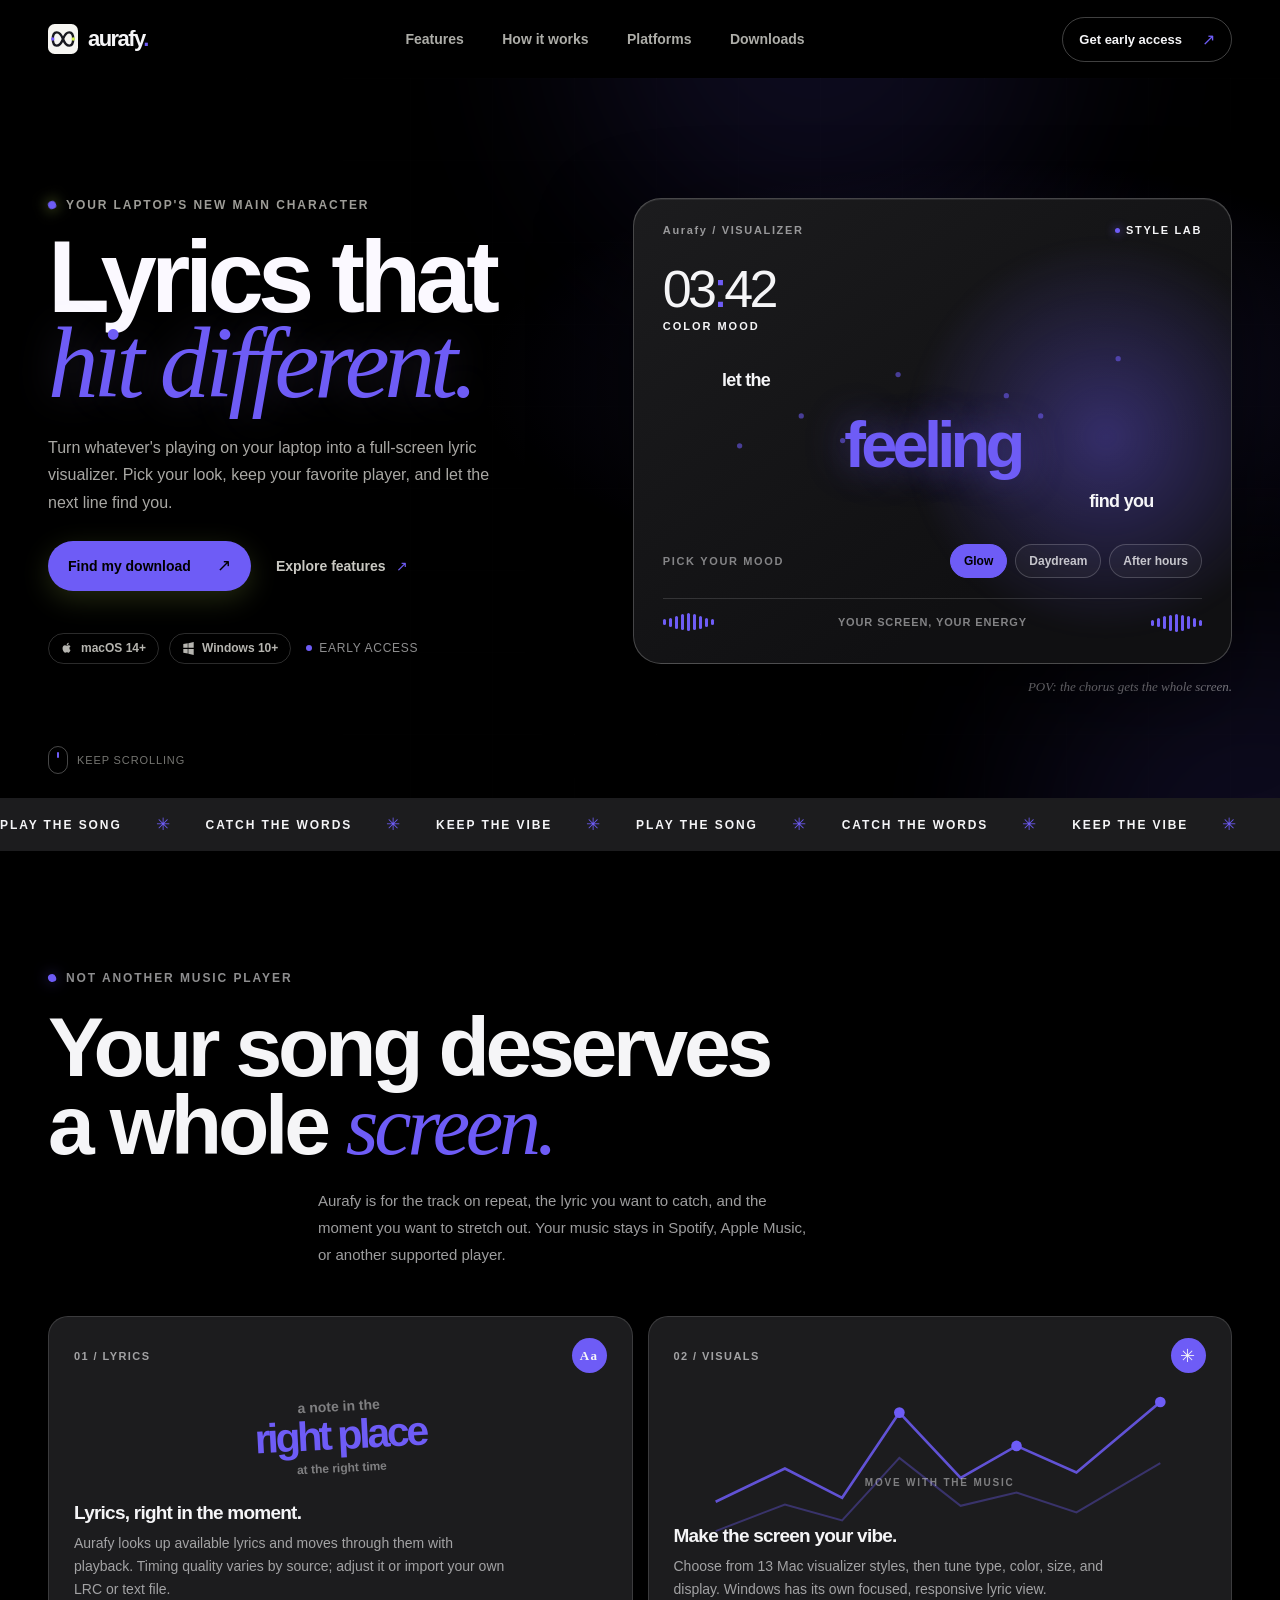
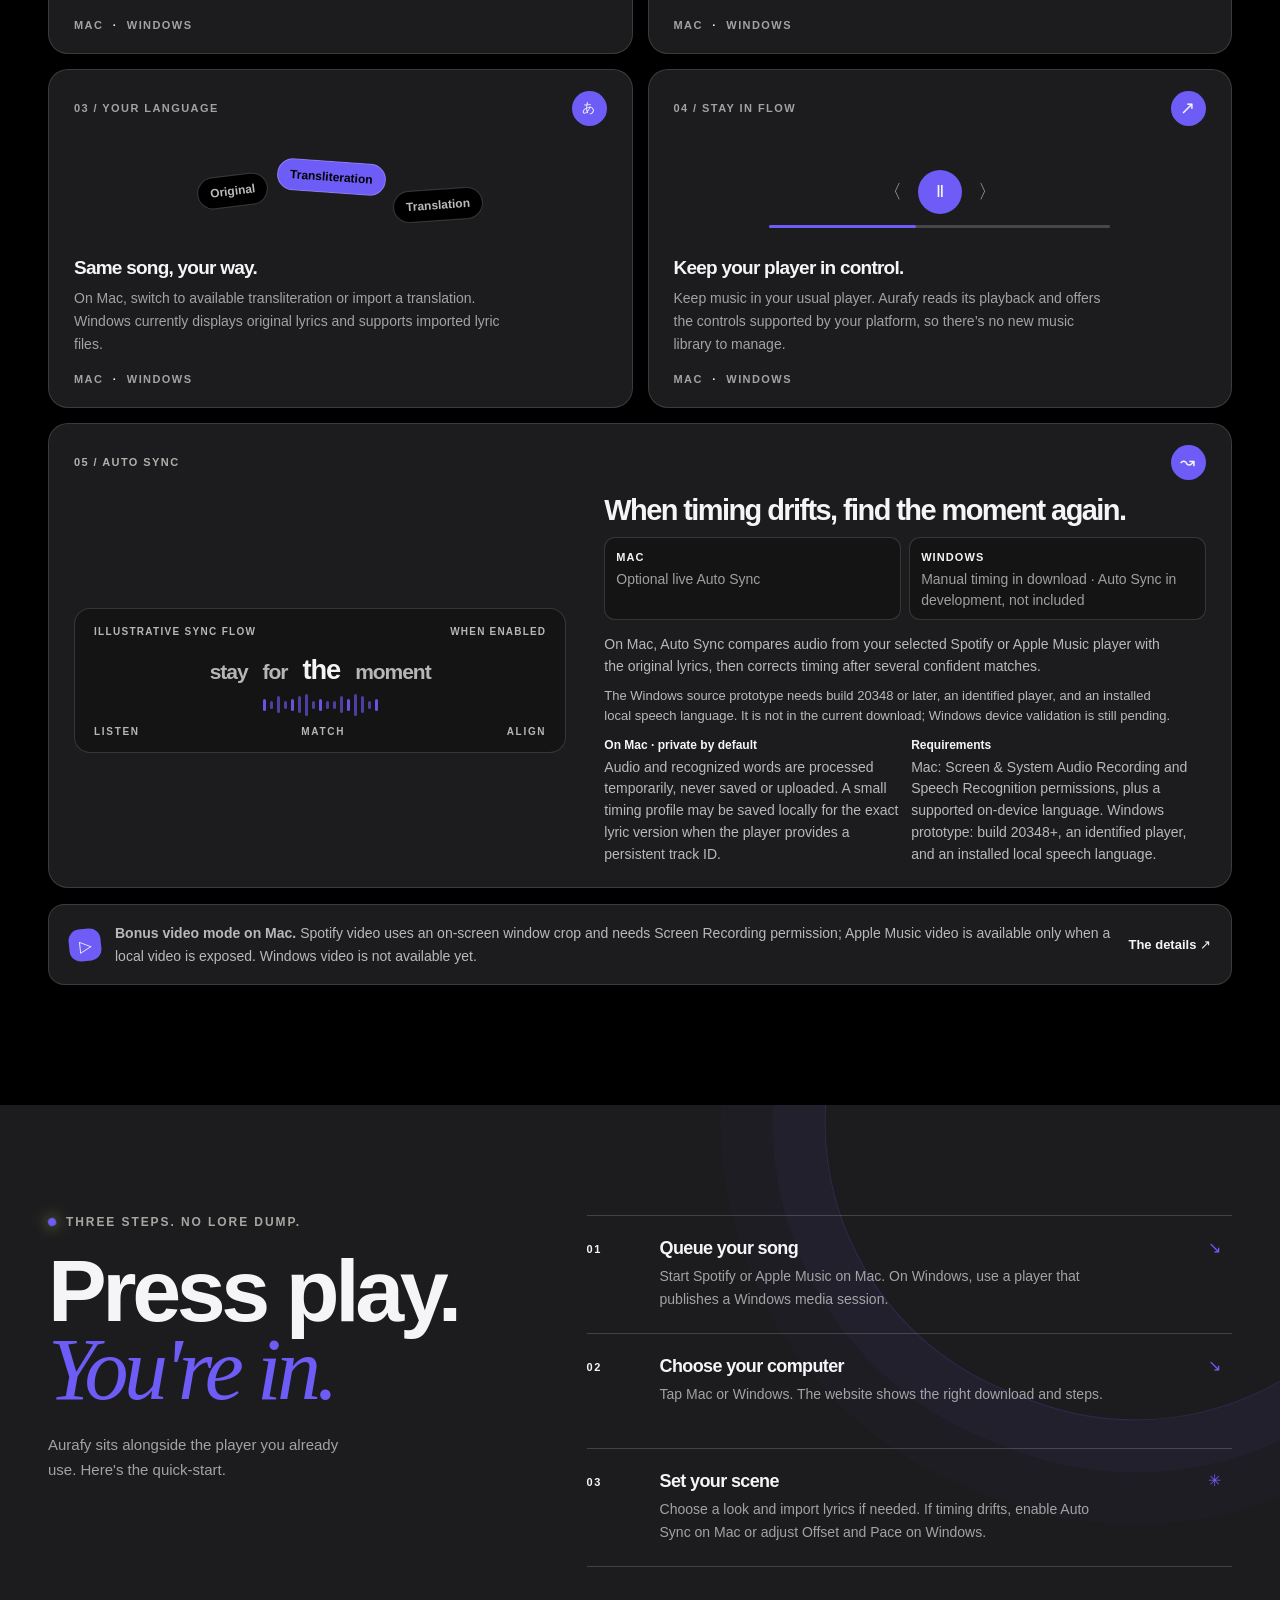
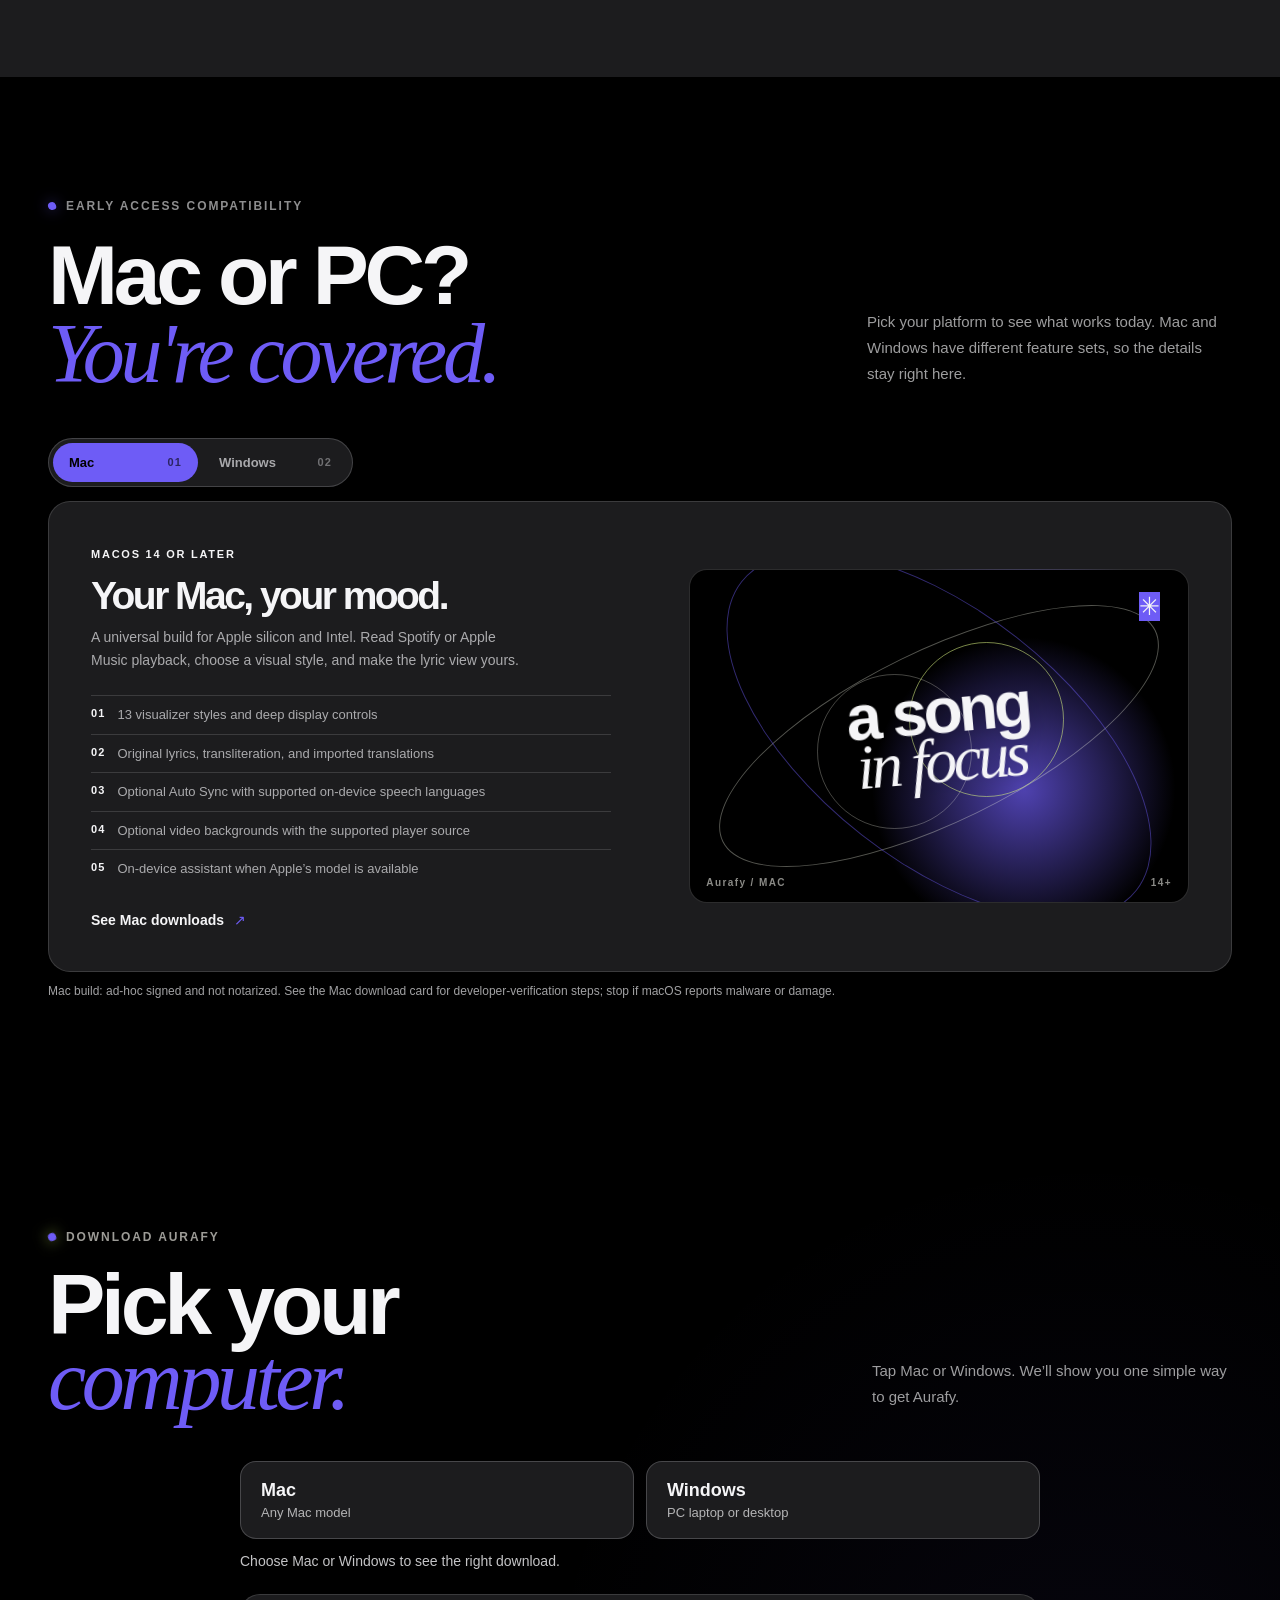
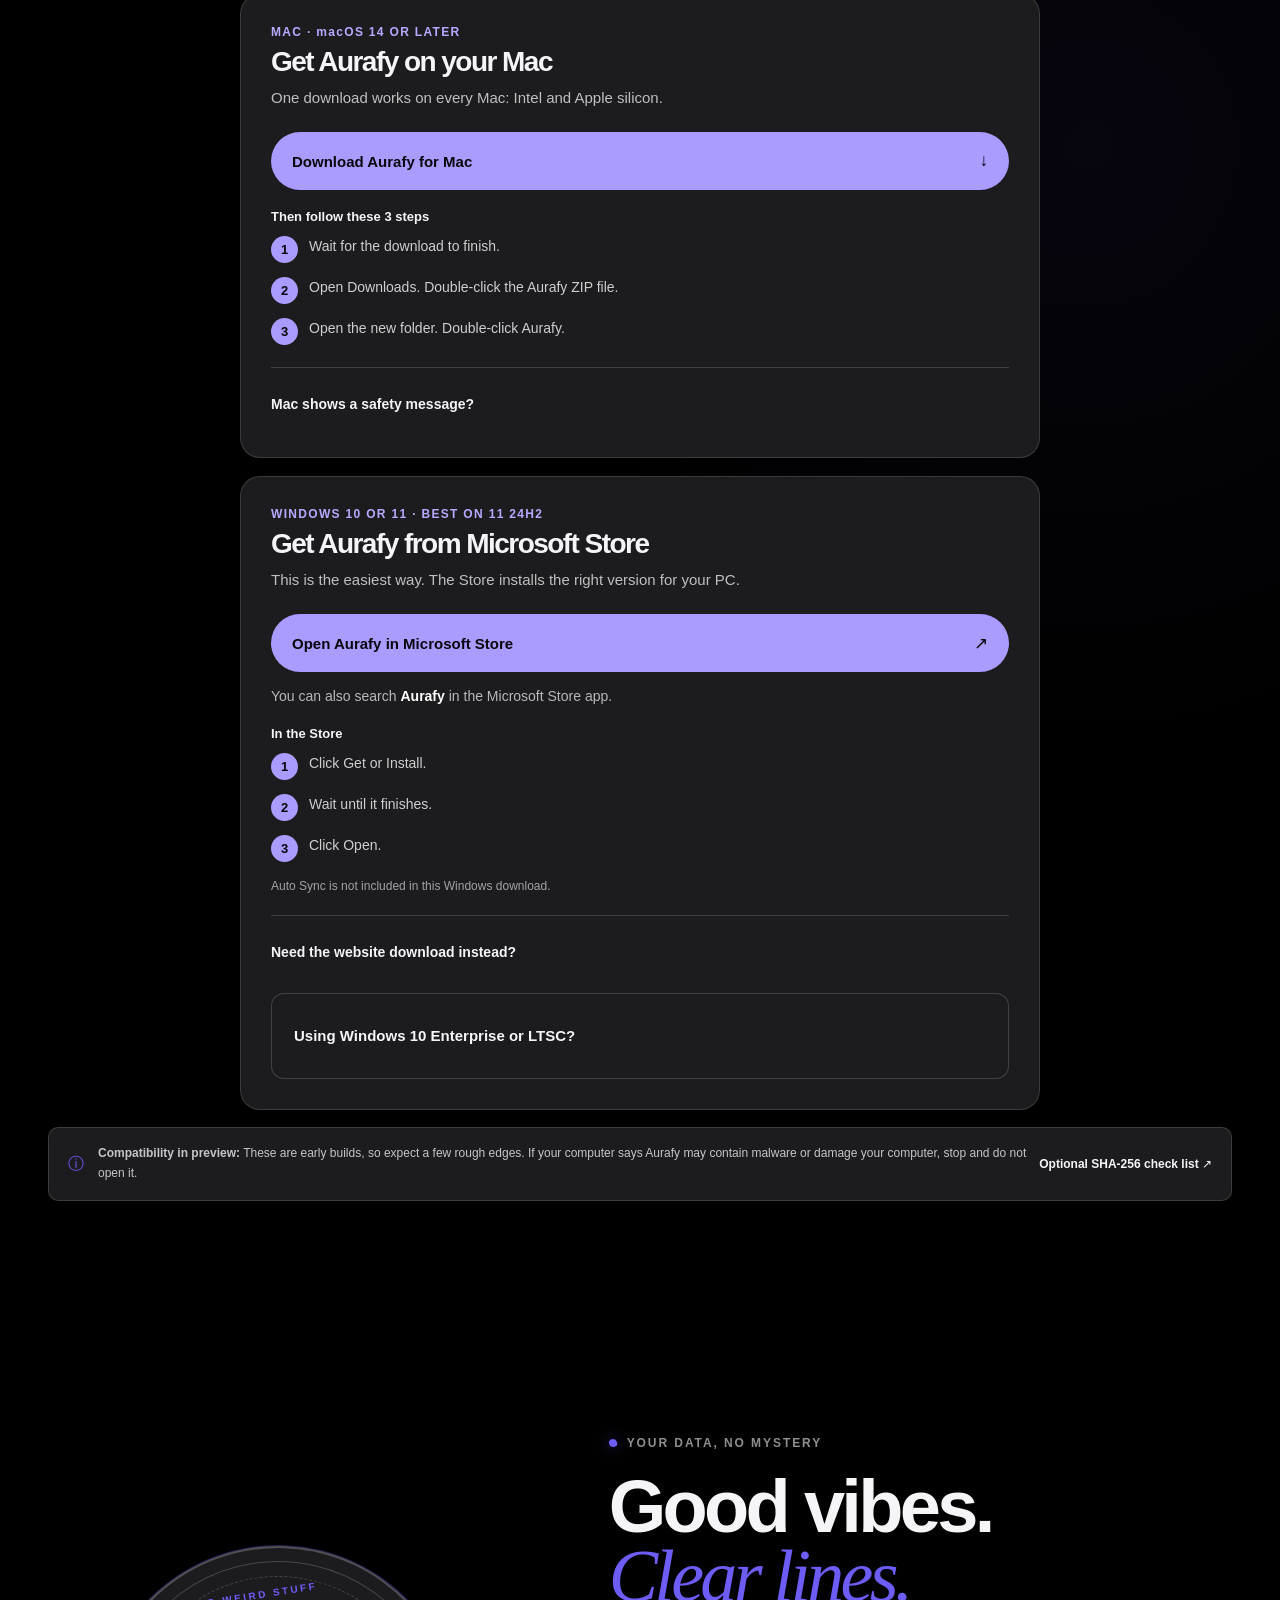
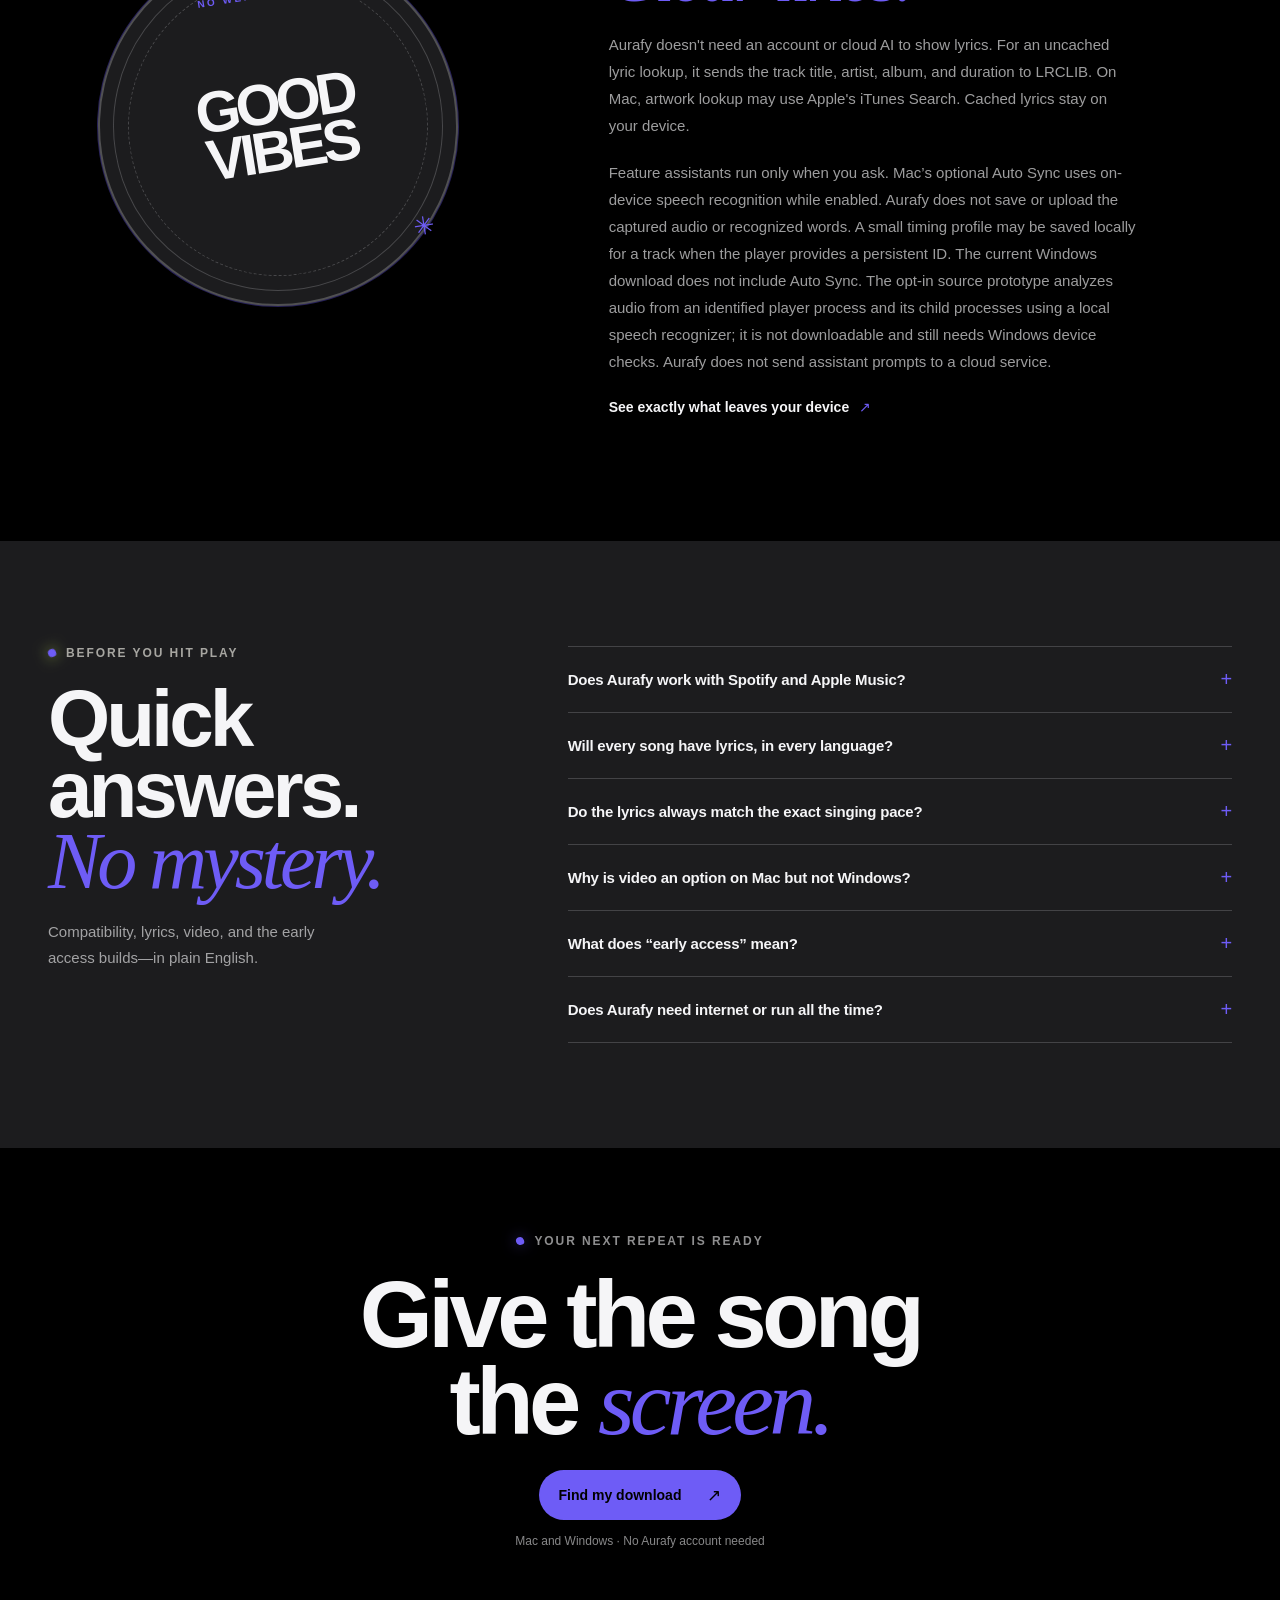
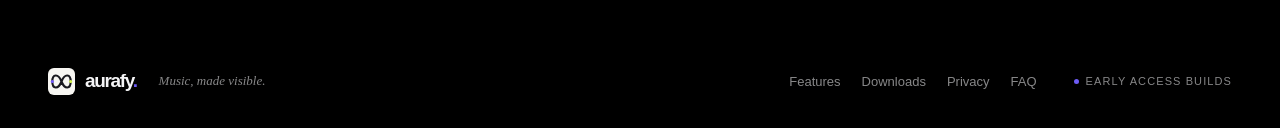
==== commit 67d3ef52: "Describe Windows 10 support the way the Store delivers it The Microsoft Store offers package 1.0.3.0" ====
--- a/index.html
+++ b/index.html
@@ -64,7 +64,7 @@
         </div>
         <div class="hero-platforms" aria-label="Available platforms">
           <span class="platform-chip"><svg viewBox="0 0 20 20" aria-hidden="true"><path d="M13.9 10.5c0-2.3 1.9-3.4 2-3.5a4.4 4.4 0 0 0-3.5-1.9c-1.5-.2-2.9.9-3.7.9-.8 0-1.9-.9-3.1-.9a4.6 4.6 0 0 0-3.9 2.4c-1.7 2.9-.4 7.1 1.2 9.4.8 1.1 1.7 2.3 2.9 2.2 1.1-.1 1.5-.7 2.9-.7s1.8.7 3 .7 2-1.1 2.8-2.3a10 10 0 0 0 1.3-2.6 4 4 0 0 1-1.9-3.7ZM11.5 3.6A4.2 4.2 0 0 0 12.5.5a4.3 4.3 0 0 0-2.8 1.5 4 4 0 0 0-1 3 3.6 3.6 0 0 0 2.8-1.4Z" transform="scale(.82) translate(2 1)"/></svg> macOS 14+</span>
-          <span class="platform-chip"><svg viewBox="0 0 20 20" aria-hidden="true"><path d="M2 3.2 8.8 2v7H2V3.2Zm7.8-1.4L18 0v9h-8.2V1.8ZM2 10.8h6.8v7L2 16.6v-5.8Zm7.8 0H18V20l-8.2-1.8v-7.4Z"/></svg> Windows 11</span>
+          <span class="platform-chip"><svg viewBox="0 0 20 20" aria-hidden="true"><path d="M2 3.2 8.8 2v7H2V3.2Zm7.8-1.4L18 0v9h-8.2V1.8ZM2 10.8h6.8v7L2 16.6v-5.8Zm7.8 0H18V20l-8.2-1.8v-7.4Z"/></svg> Windows 10+</span>
           <span class="early-access-note"><i aria-hidden="true"></i> Early access</span>
         </div>
       </div>
@@ -229,7 +229,7 @@
             </details>
           </article>
           <article class="download-card download-card-win" data-download-card="windows" aria-labelledby="download-windows-title">
-            <p class="download-os">WINDOWS 11 · 24H2 OR LATER RECOMMENDED</p><h3 id="download-windows-title">Get Aurafy from Microsoft Store</h3><p class="download-copy">This is the easiest way. The Store installs Aurafy for you.</p>
+            <p class="download-os">WINDOWS 10 OR 11 · BEST ON 11 24H2</p><h3 id="download-windows-title">Get Aurafy from Microsoft Store</h3><p class="download-copy">This is the easiest way. The Store installs the right version for your PC.</p>
             <a class="button button-dark" href="https://apps.microsoft.com/detail/9N6THTDVM3JX" target="_blank" rel="noopener noreferrer">Open Aurafy in Microsoft Store <span aria-hidden="true">↗</span></a>
             <p class="download-store-search">You can also search <strong>Aurafy</strong> in the Microsoft Store app.</p>
             <p class="download-guide-title">In the Store</p>
@@ -241,11 +241,11 @@
             <p class="download-foot">Auto Sync is not included in this Windows download.</p>
             <details class="download-help">
               <summary>Need the website download instead?</summary>
-              <div class="download-help-content"><p>Not sure which ZIP to choose, or want the easiest install? Use the Microsoft Store option above. For most Windows computers, choose the first button. If your computer says it has a Snapdragon or ARM processor, choose the second one.</p><div class="download-zip-actions"><a class="button button-dark" href="https://github.com/deepak-c04/verci-website/releases/download/aurafy-preview-2026-11-21-2.2.19-build-43/Aurafy-Windows-11-24H2-x64.zip">Most PCs · Intel or AMD <span aria-hidden="true">↓</span></a><a class="download-zip-link" href="https://github.com/deepak-c04/verci-website/releases/download/aurafy-preview-2026-11-21-2.2.19-build-43/Aurafy-Windows-11-24H2-arm64.zip">ARM or Snapdragon <span aria-hidden="true">↓</span></a></div><p>After the ZIP downloads: open Downloads, right-click the ZIP, choose Extract All, then open the extracted folder and double-click <strong>Aurafy.exe</strong>.</p><p>These preview ZIPs are unsigned, so Windows may show a SmartScreen warning. Continue only if you downloaded the ZIP from this page, and never ignore a virus warning.</p></div>
+              <div class="download-help-content"><p>These ZIPs are for Windows 11 version 24H2 or later. Not sure which ZIP to choose, or want the easiest install? Use the Microsoft Store option above. For most Windows computers, choose the first button. If your computer says it has a Snapdragon or ARM processor, choose the second one.</p><div class="download-zip-actions"><a class="button button-dark" href="https://github.com/deepak-c04/verci-website/releases/download/aurafy-preview-2026-11-21-2.2.19-build-43/Aurafy-Windows-11-24H2-x64.zip">Most PCs · Intel or AMD <span aria-hidden="true">↓</span></a><a class="download-zip-link" href="https://github.com/deepak-c04/verci-website/releases/download/aurafy-preview-2026-11-21-2.2.19-build-43/Aurafy-Windows-11-24H2-arm64.zip">ARM or Snapdragon <span aria-hidden="true">↓</span></a></div><p>After the ZIP downloads: open Downloads, right-click the ZIP, choose Extract All, then open the extracted folder and double-click <strong>Aurafy.exe</strong>.</p><p>These preview ZIPs are unsigned, so Windows may show a SmartScreen warning. Continue only if you downloaded the ZIP from this page, and never ignore a virus warning.</p></div>
             </details>
             <details class="download-legacy">
               <summary>Using Windows 10 Enterprise or LTSC?</summary>
-              <div class="download-legacy-content"><p>This special download is for Windows 10 Enterprise or LTSC. Windows 10 Home and Pro are not supported.</p><div class="download-zip-actions"><a class="button button-dark" href="https://github.com/deepak-c04/verci-website/releases/download/aurafy-preview-2026-11-21-2.2.19-build-43/Aurafy-Windows-x64.zip">Most PCs · Intel or AMD <span aria-hidden="true">↓</span></a><a class="download-zip-link" href="https://github.com/deepak-c04/verci-website/releases/download/aurafy-preview-2026-11-21-2.2.19-build-43/Aurafy-Windows-arm64.zip">ARM laptop · Snapdragon <span aria-hidden="true">↓</span></a></div><p class="download-foot">Auto Sync is not included in this Windows 10 download.</p><p>After it downloads: open Downloads, right-click the ZIP, choose Extract All, then open the extracted folder and double-click <strong>Aurafy.exe</strong>.</p><p>These preview ZIPs are unsigned, so Windows may show a SmartScreen warning. Continue only if you downloaded the ZIP from this page, and never ignore a virus warning.</p></div>
+              <div class="download-legacy-content"><p>This special download is for Windows 10 Enterprise or LTSC PCs without the Microsoft Store. It needs version 1809 or later. On Windows 10 Home or Pro, use the Microsoft Store option above.</p><div class="download-zip-actions"><a class="button button-dark" href="https://github.com/deepak-c04/verci-website/releases/download/aurafy-preview-2026-11-21-2.2.19-build-43/Aurafy-Windows-x64.zip">Most PCs · Intel or AMD <span aria-hidden="true">↓</span></a><a class="download-zip-link" href="https://github.com/deepak-c04/verci-website/releases/download/aurafy-preview-2026-11-21-2.2.19-build-43/Aurafy-Windows-arm64.zip">ARM laptop · Snapdragon <span aria-hidden="true">↓</span></a></div><p class="download-foot">Auto Sync is not included in this Windows 10 download.</p><p>After it downloads: open Downloads, right-click the ZIP, choose Extract All, then open the extracted folder and double-click <strong>Aurafy.exe</strong>.</p><p>These preview ZIPs are unsigned, so Windows may show a SmartScreen warning. Continue only if you downloaded the ZIP from this page, and never ignore a virus warning.</p></div>
             </details>
           </article>
         </div>
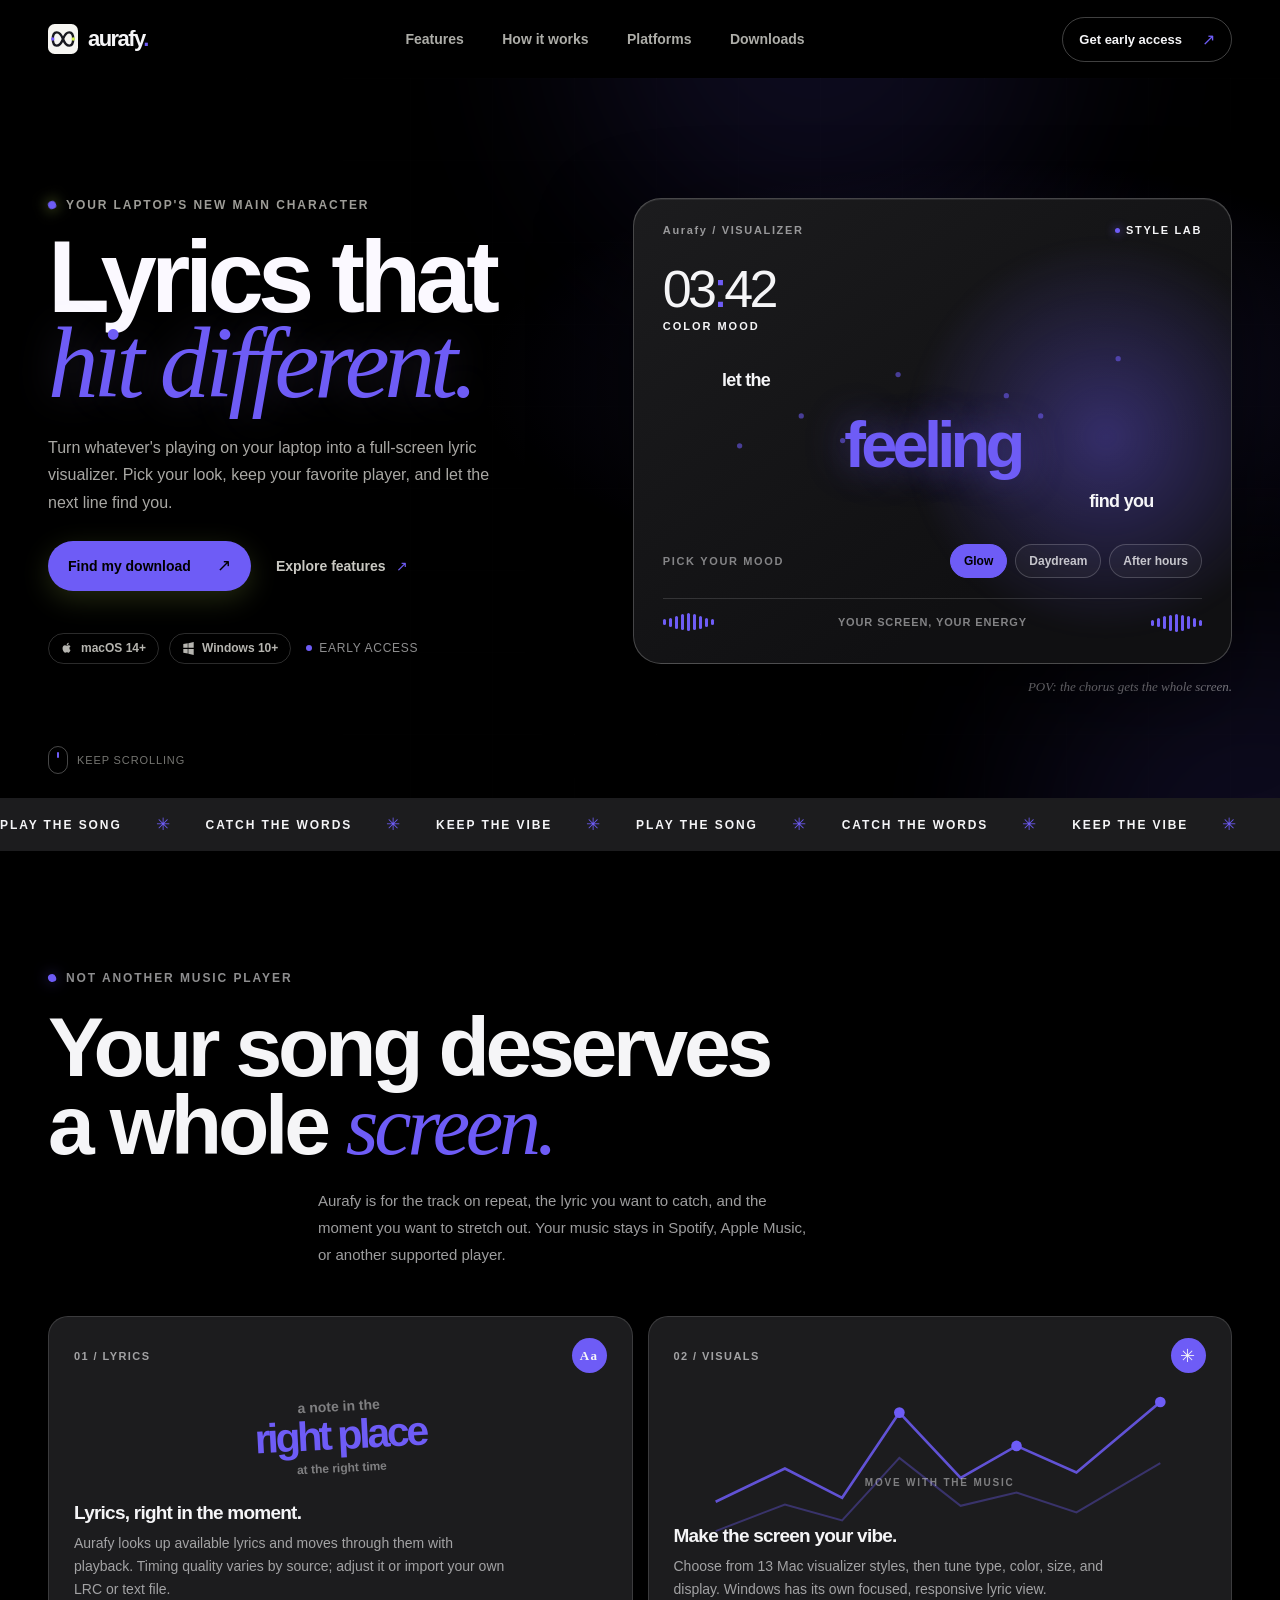
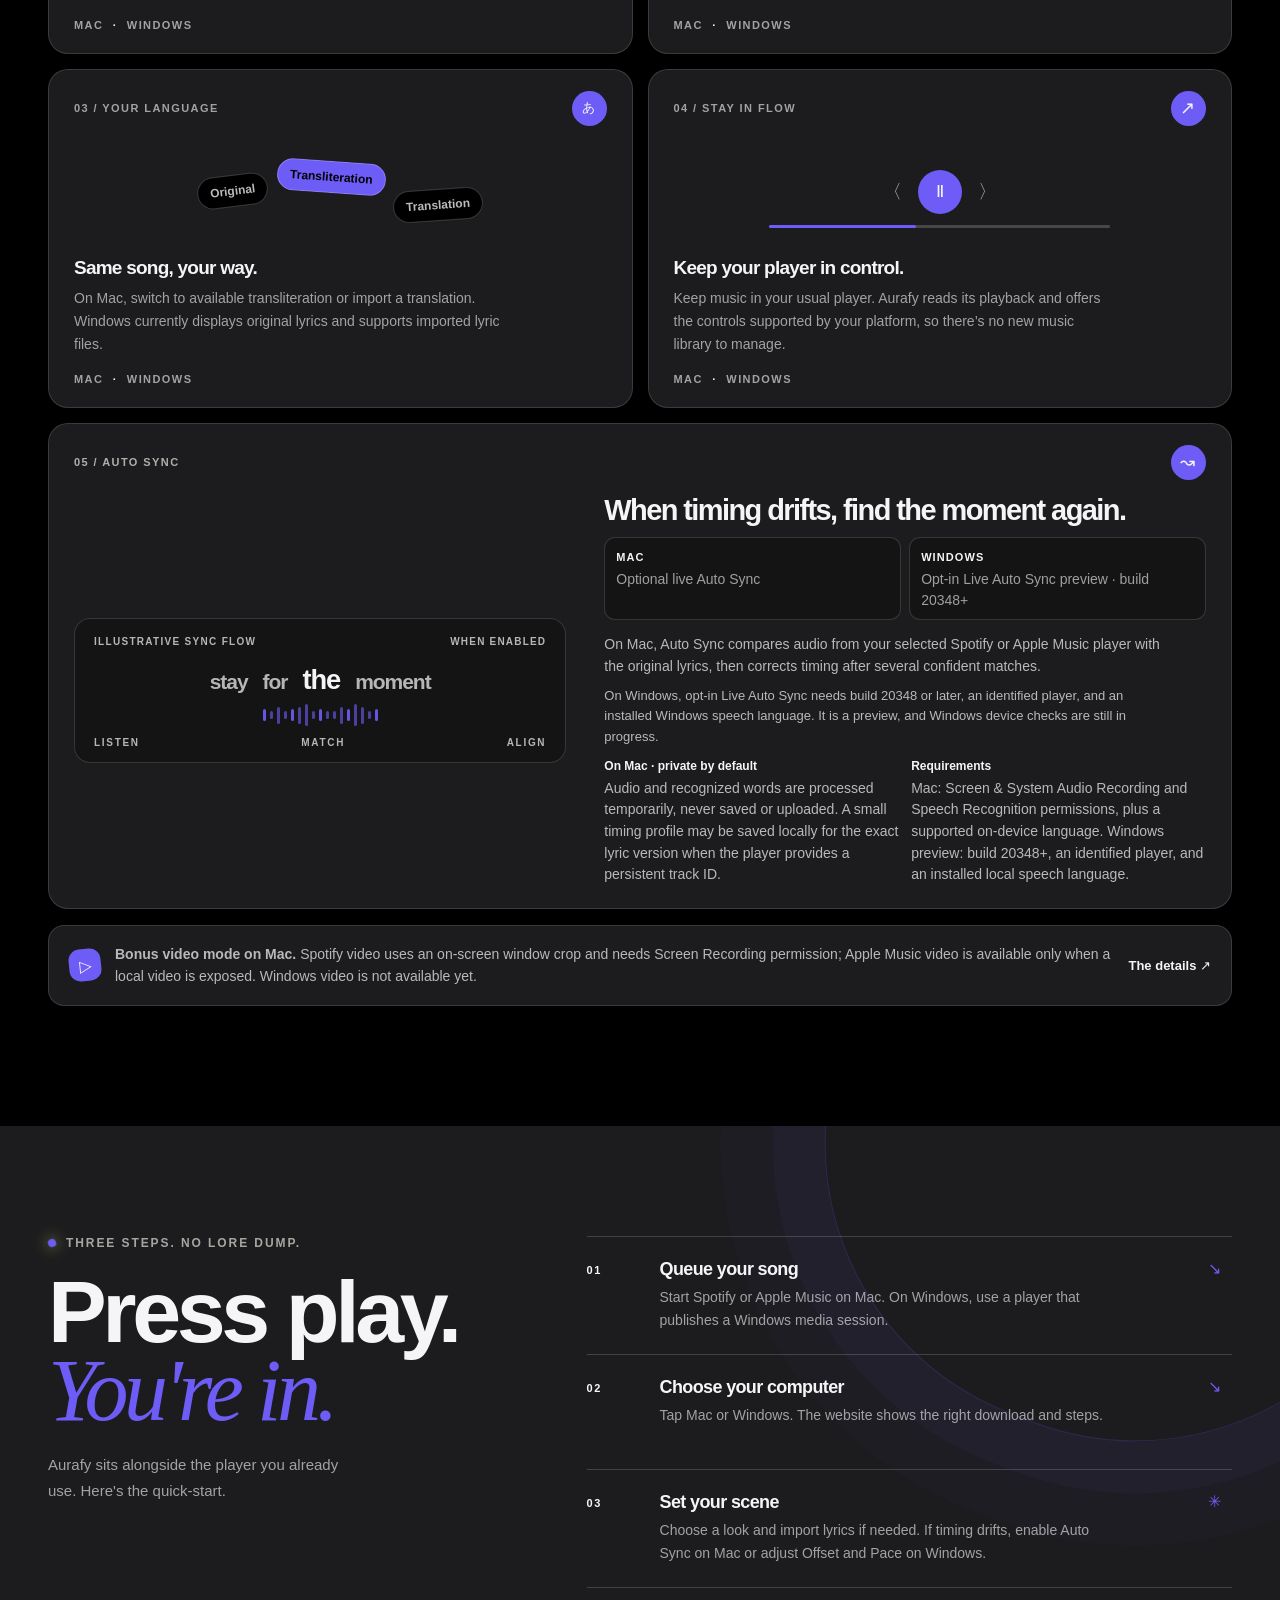
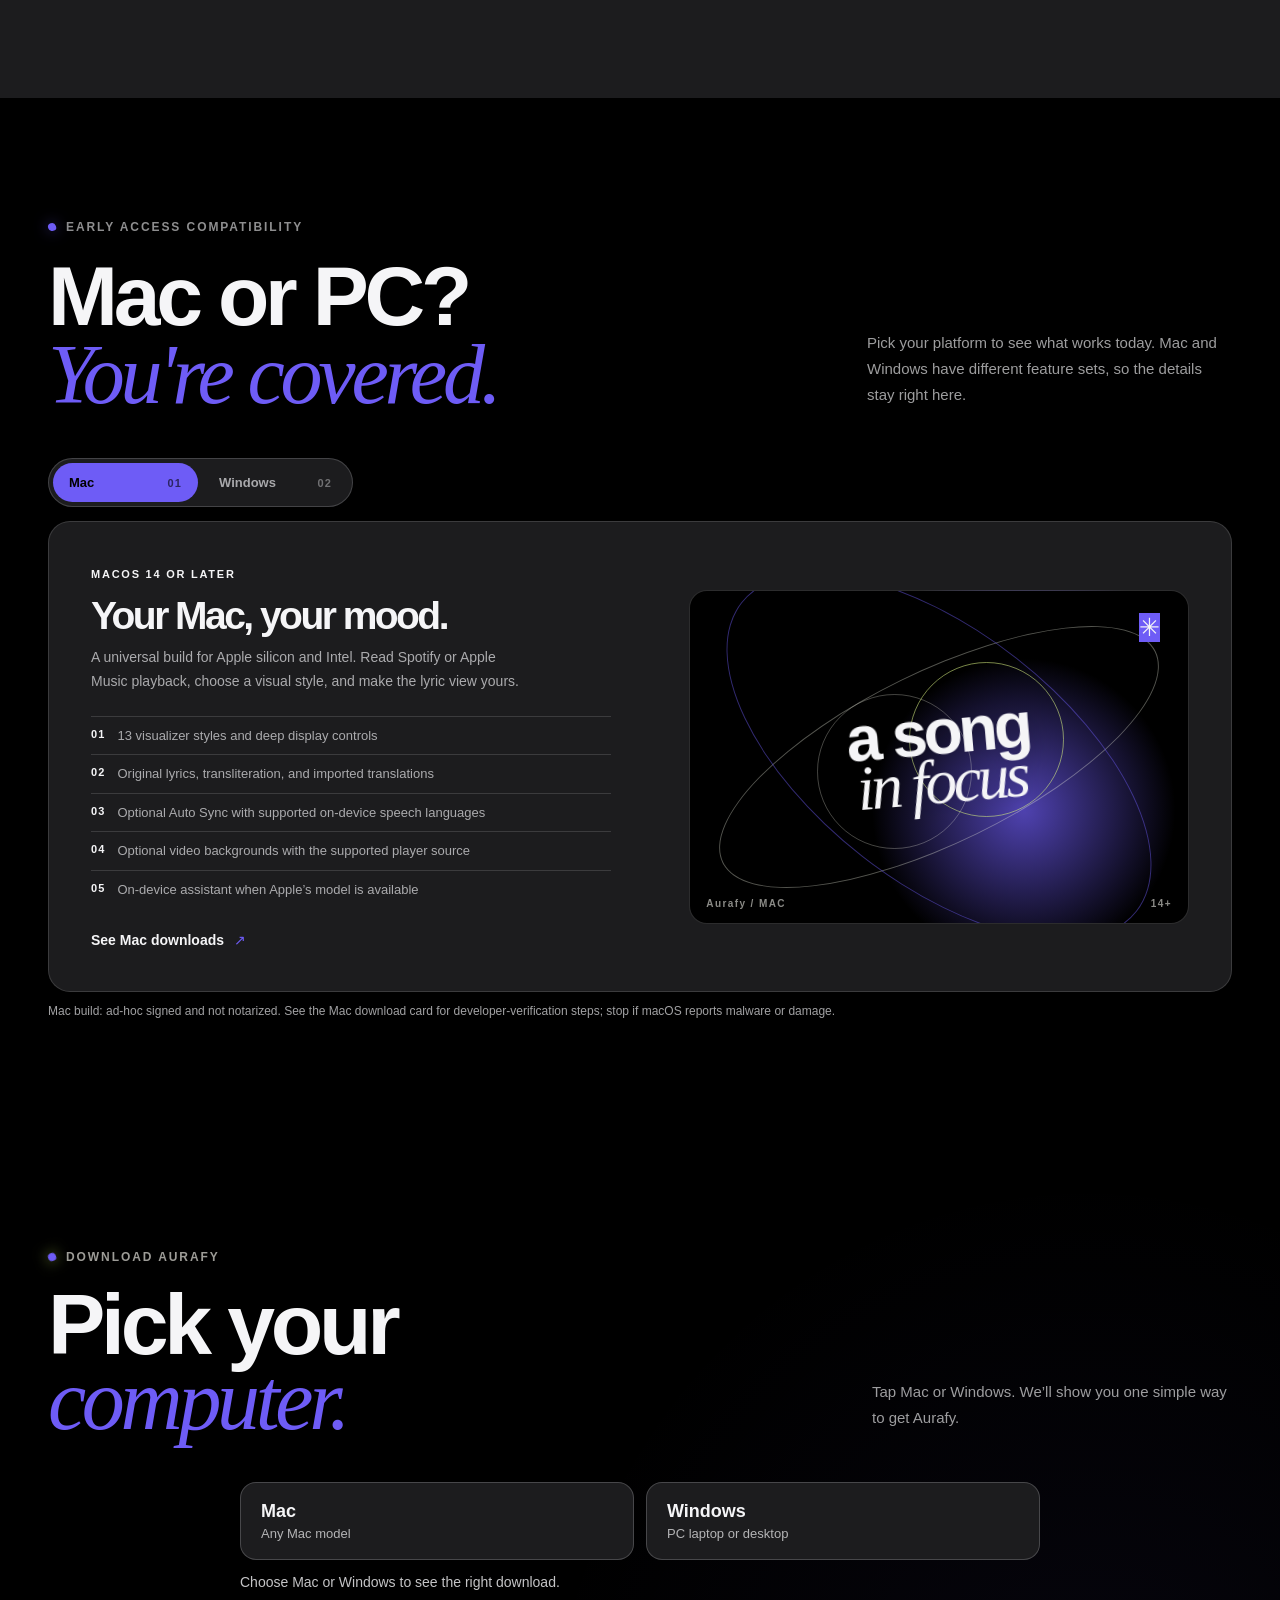
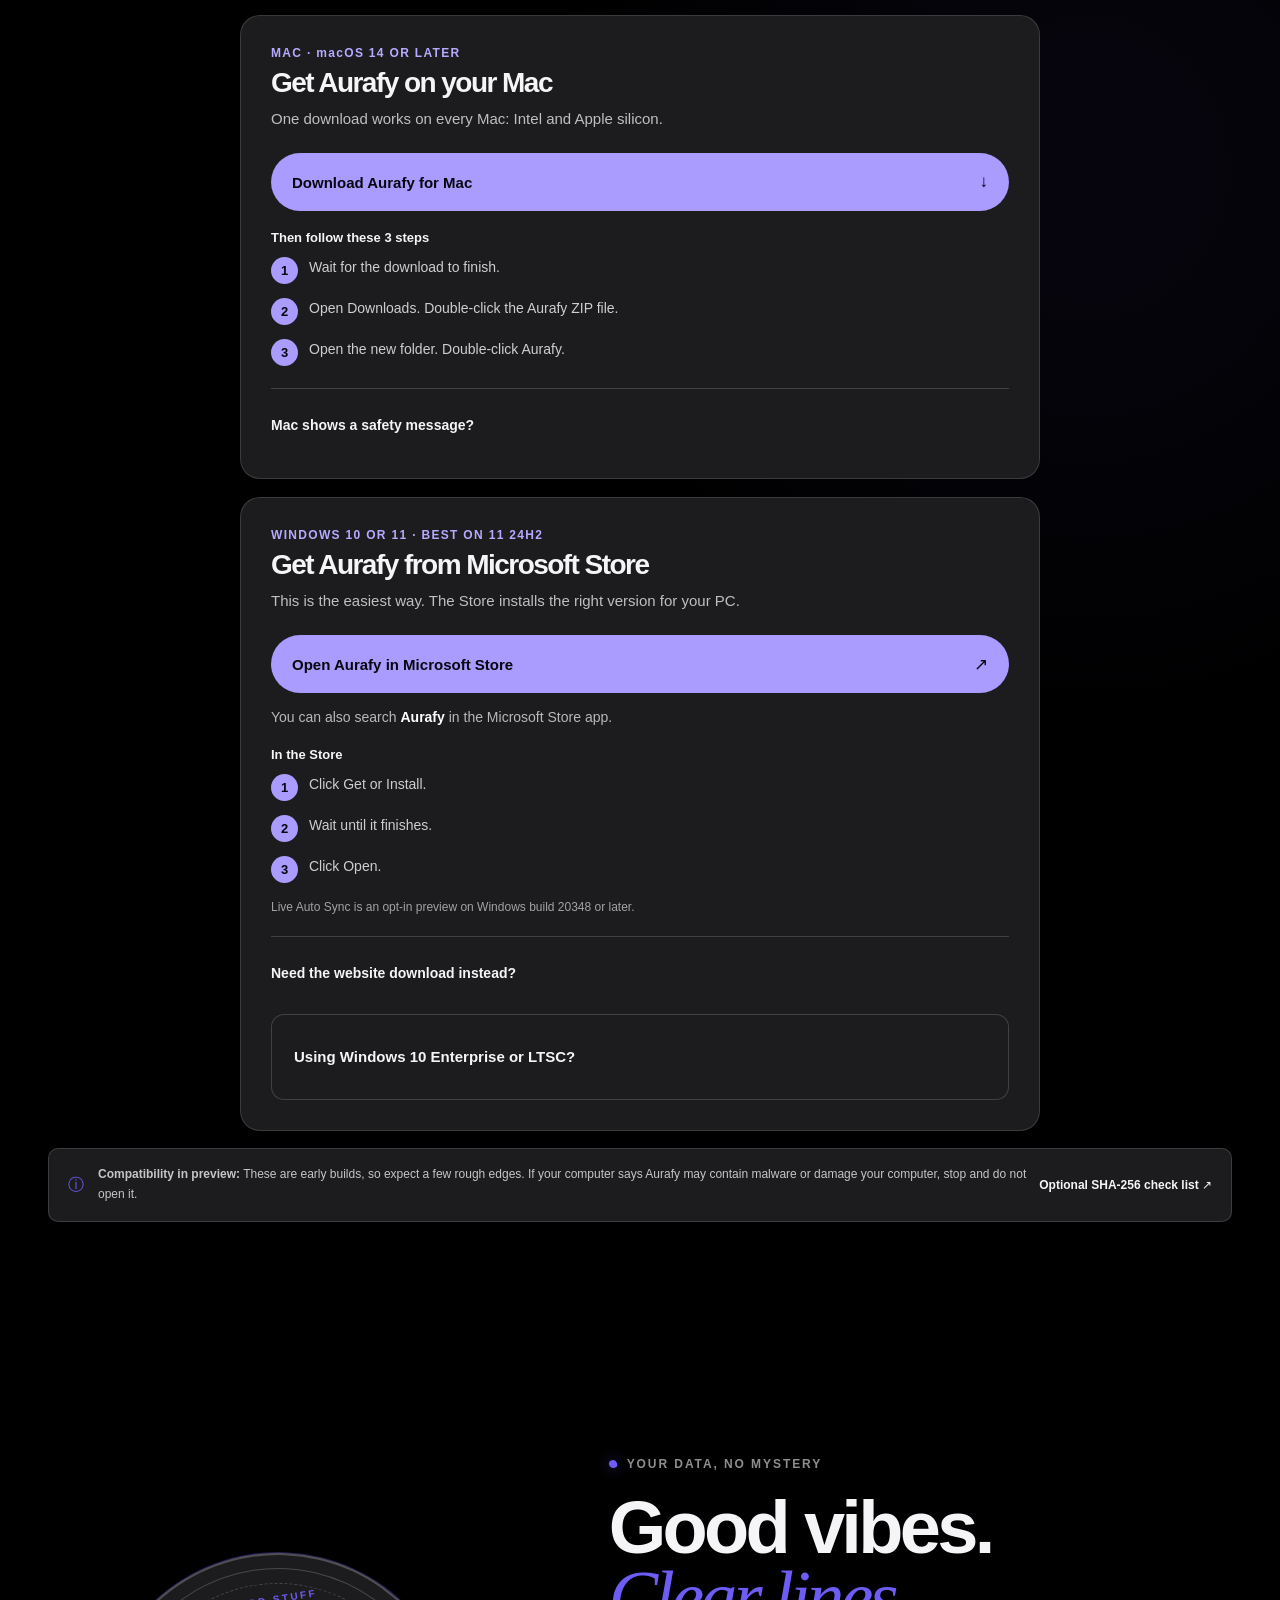
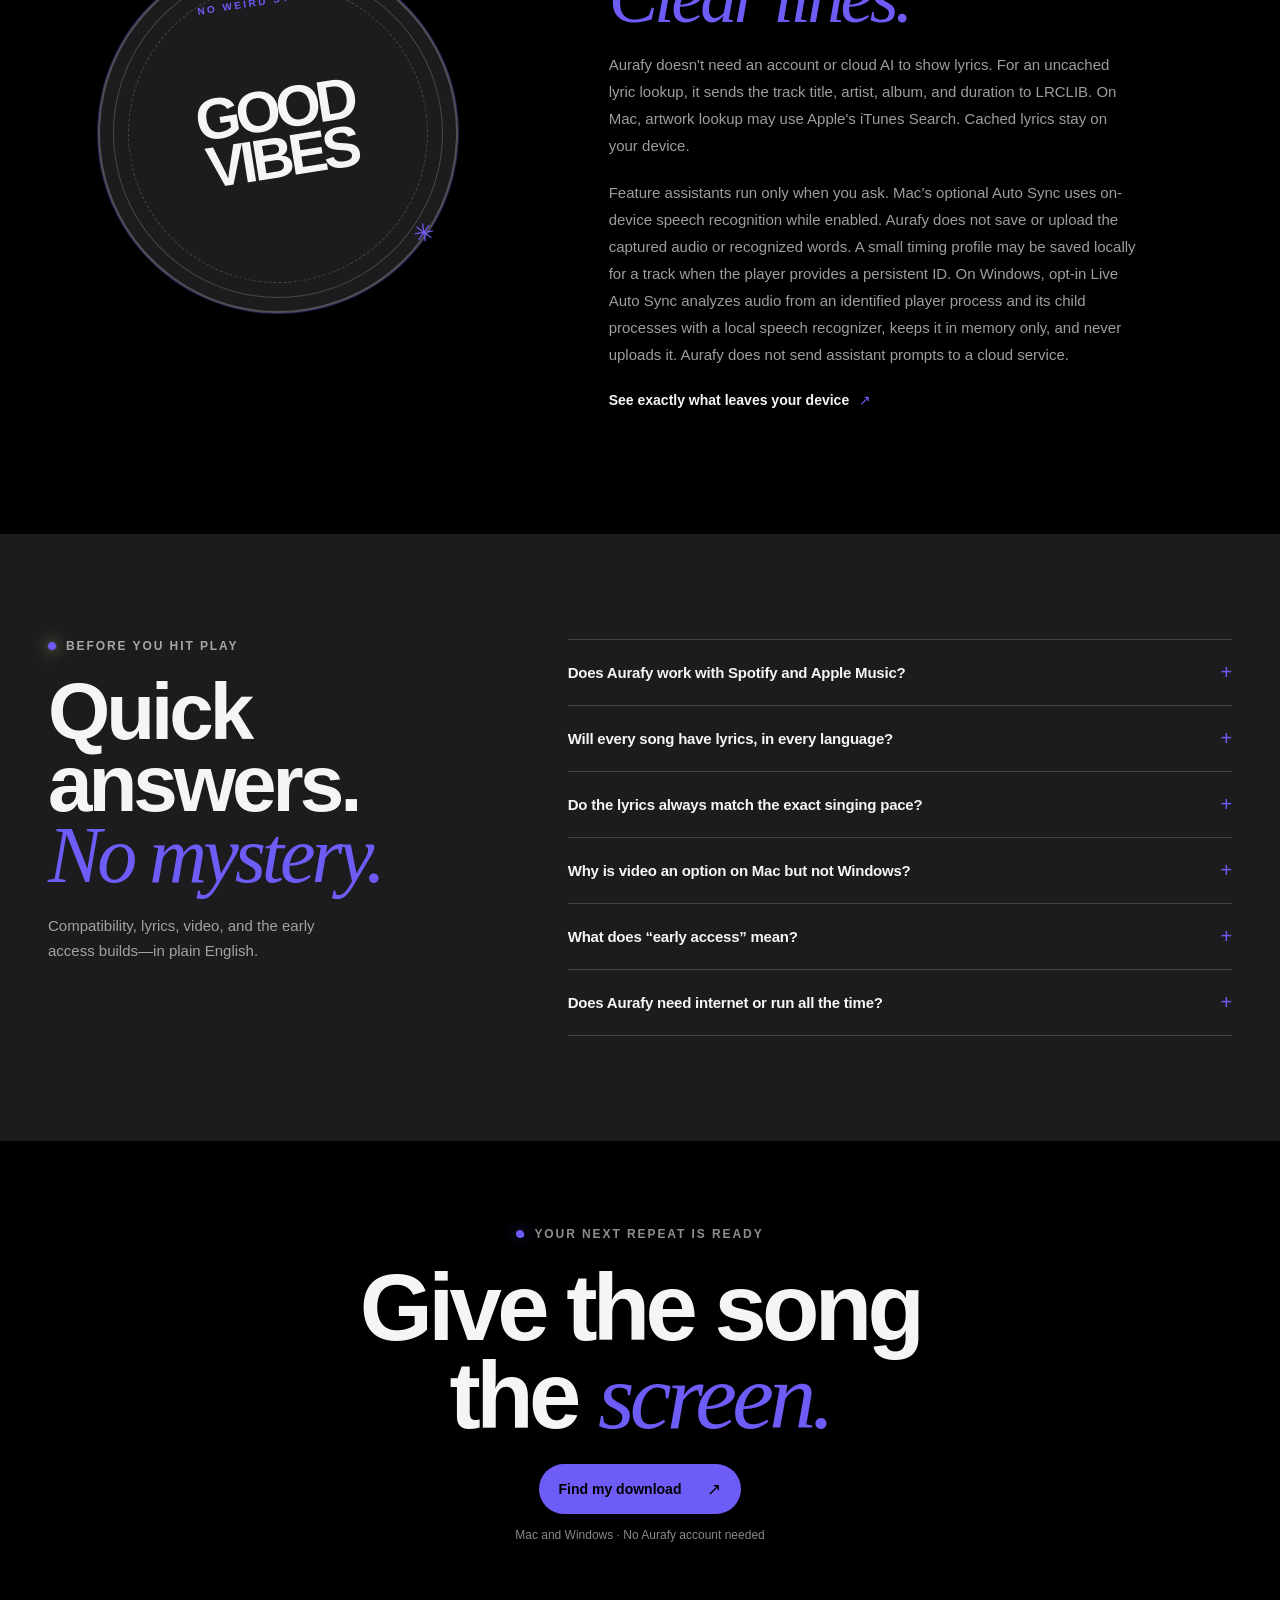
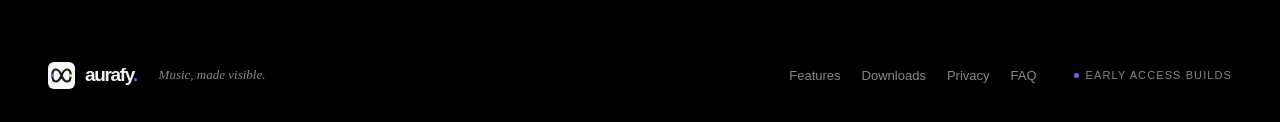
==== commit 5651eb88: "Say Windows includes opt-in Live Auto Sync as a preview The Windows builds ship an opt-in Live Auto " ====
--- a/index.html
+++ b/index.html
@@ -6,10 +6,10 @@
   <meta name="theme-color" content="#000000">
   <meta name="referrer" content="strict-origin-when-cross-origin">
   <meta http-equiv="Content-Security-Policy" content="default-src 'self'; base-uri 'self'; object-src 'none'; script-src 'self'; style-src 'self'; img-src 'self' data:; font-src 'self'; connect-src 'self'; form-action 'none'">
-  <meta name="description" content="A full-screen lyric visualizer for Mac and Windows. Optional on-device Auto Sync on Mac; Windows live timing is in development.">
+  <meta name="description" content="A full-screen lyric visualizer for Mac and Windows. Optional on-device Auto Sync on Mac, with an opt-in preview on Windows.">
   <meta property="og:site_name" content="Aurafy">
   <meta property="og:title" content="Aurafy — lyrics that hit different">
-  <meta property="og:description" content="Your music, your screen. Full-screen lyrics for Mac and Windows, with Auto Sync on Mac and Windows live timing in development.">
+  <meta property="og:description" content="Your music, your screen. Full-screen lyrics for Mac and Windows, with on-device Auto Sync on Mac and an opt-in preview on Windows.">
   <meta property="og:type" content="website">
   <meta property="og:url" content="https://deepak-c04.github.io/verci-website/">
   <meta property="og:image" content="https://deepak-c04.github.io/verci-website/og-image.png">
@@ -19,7 +19,7 @@
   <meta property="og:image:alt" content="Aurafy infinity mark beside the words Lyrics that hit different on a dark violet background.">
   <meta name="twitter:card" content="summary_large_image">
   <meta name="twitter:title" content="Aurafy — lyrics that hit different">
-  <meta name="twitter:description" content="Your music, your screen. Full-screen lyrics for Mac and Windows, with Auto Sync on Mac and Windows live timing in development.">
+  <meta name="twitter:description" content="Your music, your screen. Full-screen lyrics for Mac and Windows, with on-device Auto Sync on Mac and an opt-in preview on Windows.">
   <meta name="twitter:image" content="https://deepak-c04.github.io/verci-website/og-image.png">
   <meta name="twitter:image:alt" content="Aurafy infinity mark beside the words Lyrics that hit different on a dark violet background.">
   <title>Aurafy — lyrics that hit different</title>
@@ -144,13 +144,13 @@
             <h3 id="sync-feature-title">When timing drifts, find the moment again.</h3>
             <div class="sync-platform-badges" role="group" aria-label="Auto Sync availability by platform">
               <div><span>MAC</span><p>Optional live Auto Sync</p></div>
-              <div><span>WINDOWS</span><p>Manual timing in download · Auto Sync in development, not included</p></div>
+              <div><span>WINDOWS</span><p>Opt-in Live Auto Sync preview · build 20348+</p></div>
             </div>
             <p class="sync-feature-desc">On Mac, Auto Sync compares audio from your selected Spotify or Apple Music player with the original lyrics, then corrects timing after several confident matches.</p>
-            <p class="sync-feature-desc sync-window-desc">The Windows source prototype needs build 20348 or later, an identified player, and an installed local speech language. It is not in the current download; Windows device validation is still pending.</p>
+            <p class="sync-feature-desc sync-window-desc">On Windows, opt-in Live Auto Sync needs build 20348 or later, an identified player, and an installed Windows speech language. It is a preview, and Windows device checks are still in progress.</p>
             <div class="sync-facts">
               <div><h4>On Mac · private by default</h4><p>Audio and recognized words are processed temporarily, never saved or uploaded. A small timing profile may be saved locally for the exact lyric version when the player provides a persistent track ID.</p></div>
-              <div><h4>Requirements</h4><p>Mac: Screen &amp; System Audio Recording and Speech Recognition permissions, plus a supported on-device language. Windows prototype: build 20348+, an identified player, and an installed local speech language.</p></div>
+              <div><h4>Requirements</h4><p>Mac: Screen &amp; System Audio Recording and Speech Recognition permissions, plus a supported on-device language. Windows preview: build 20348+, an identified player, and an installed local speech language.</p></div>
             </div>
           </div>
         </article>
@@ -238,14 +238,14 @@
               <li>Wait until it finishes.</li>
               <li>Click Open.</li>
             </ol>
-            <p class="download-foot">Auto Sync is not included in this Windows download.</p>
+            <p class="download-foot">Live Auto Sync is an opt-in preview on Windows build 20348 or later.</p>
             <details class="download-help">
               <summary>Need the website download instead?</summary>
               <div class="download-help-content"><p>These ZIPs are for Windows 11 version 24H2 or later. Not sure which ZIP to choose, or want the easiest install? Use the Microsoft Store option above. For most Windows computers, choose the first button. If your computer says it has a Snapdragon or ARM processor, choose the second one.</p><div class="download-zip-actions"><a class="button button-dark" href="https://github.com/deepak-c04/verci-website/releases/download/aurafy-preview-2026-11-21-2.2.19-build-43/Aurafy-Windows-11-24H2-x64.zip">Most PCs · Intel or AMD <span aria-hidden="true">↓</span></a><a class="download-zip-link" href="https://github.com/deepak-c04/verci-website/releases/download/aurafy-preview-2026-11-21-2.2.19-build-43/Aurafy-Windows-11-24H2-arm64.zip">ARM or Snapdragon <span aria-hidden="true">↓</span></a></div><p>After the ZIP downloads: open Downloads, right-click the ZIP, choose Extract All, then open the extracted folder and double-click <strong>Aurafy.exe</strong>.</p><p>These preview ZIPs are unsigned, so Windows may show a SmartScreen warning. Continue only if you downloaded the ZIP from this page, and never ignore a virus warning.</p></div>
             </details>
             <details class="download-legacy">
               <summary>Using Windows 10 Enterprise or LTSC?</summary>
-              <div class="download-legacy-content"><p>This special download is for Windows 10 Enterprise or LTSC PCs without the Microsoft Store. It needs version 1809 or later. On Windows 10 Home or Pro, use the Microsoft Store option above.</p><div class="download-zip-actions"><a class="button button-dark" href="https://github.com/deepak-c04/verci-website/releases/download/aurafy-preview-2026-11-21-2.2.19-build-43/Aurafy-Windows-x64.zip">Most PCs · Intel or AMD <span aria-hidden="true">↓</span></a><a class="download-zip-link" href="https://github.com/deepak-c04/verci-website/releases/download/aurafy-preview-2026-11-21-2.2.19-build-43/Aurafy-Windows-arm64.zip">ARM laptop · Snapdragon <span aria-hidden="true">↓</span></a></div><p class="download-foot">Auto Sync is not included in this Windows 10 download.</p><p>After it downloads: open Downloads, right-click the ZIP, choose Extract All, then open the extracted folder and double-click <strong>Aurafy.exe</strong>.</p><p>These preview ZIPs are unsigned, so Windows may show a SmartScreen warning. Continue only if you downloaded the ZIP from this page, and never ignore a virus warning.</p></div>
+              <div class="download-legacy-content"><p>This special download is for Windows 10 Enterprise or LTSC PCs without the Microsoft Store. It needs version 1809 or later. On Windows 10 Home or Pro, use the Microsoft Store option above.</p><div class="download-zip-actions"><a class="button button-dark" href="https://github.com/deepak-c04/verci-website/releases/download/aurafy-preview-2026-11-21-2.2.19-build-43/Aurafy-Windows-x64.zip">Most PCs · Intel or AMD <span aria-hidden="true">↓</span></a><a class="download-zip-link" href="https://github.com/deepak-c04/verci-website/releases/download/aurafy-preview-2026-11-21-2.2.19-build-43/Aurafy-Windows-arm64.zip">ARM laptop · Snapdragon <span aria-hidden="true">↓</span></a></div><p class="download-foot">Live Auto Sync needs Windows build 20348 or later, so it is not available on Windows 10.</p><p>After it downloads: open Downloads, right-click the ZIP, choose Extract All, then open the extracted folder and double-click <strong>Aurafy.exe</strong>.</p><p>These preview ZIPs are unsigned, so Windows may show a SmartScreen warning. Continue only if you downloaded the ZIP from this page, and never ignore a virus warning.</p></div>
             </details>
           </article>
         </div>
@@ -255,7 +255,7 @@
 
     <section class="privacy-section section-wrap" aria-labelledby="privacy-title">
       <div class="privacy-stamp" aria-hidden="true"><span>NO WEIRD STUFF</span><b>GOOD<br>VIBES</b><i>✳</i></div>
-      <div class="privacy-copy"><p class="eyebrow eyebrow-dark"><span class="eyebrow-dot"></span> Your data, no mystery</p><h2 id="privacy-title">Good vibes.<br><em>Clear lines.</em></h2><p>Aurafy doesn't need an account or cloud AI to show lyrics. For an uncached lyric lookup, it sends the track title, artist, album, and duration to LRCLIB. On Mac, artwork lookup may use Apple's iTunes Search. Cached lyrics stay on your device.</p><p>Feature assistants run only when you ask. Mac’s optional Auto Sync uses on-device speech recognition while enabled. Aurafy does not save or upload the captured audio or recognized words. A small timing profile may be saved locally for a track when the player provides a persistent ID. The current Windows download does not include Auto Sync. The opt-in source prototype analyzes audio from an identified player process and its child processes using a local speech recognizer; it is not downloadable and still needs Windows device checks. Aurafy does not send assistant prompts to a cloud service.</p><a class="text-link text-link-dark" href="privacy.html">See exactly what leaves your device <span aria-hidden="true">↗</span></a></div>
+      <div class="privacy-copy"><p class="eyebrow eyebrow-dark"><span class="eyebrow-dot"></span> Your data, no mystery</p><h2 id="privacy-title">Good vibes.<br><em>Clear lines.</em></h2><p>Aurafy doesn't need an account or cloud AI to show lyrics. For an uncached lyric lookup, it sends the track title, artist, album, and duration to LRCLIB. On Mac, artwork lookup may use Apple's iTunes Search. Cached lyrics stay on your device.</p><p>Feature assistants run only when you ask. Mac’s optional Auto Sync uses on-device speech recognition while enabled. Aurafy does not save or upload the captured audio or recognized words. A small timing profile may be saved locally for a track when the player provides a persistent ID. On Windows, opt-in Live Auto Sync analyzes audio from an identified player process and its child processes with a local speech recognizer, keeps it in memory only, and never uploads it. Aurafy does not send assistant prompts to a cloud service.</p><a class="text-link text-link-dark" href="privacy.html">See exactly what leaves your device <span aria-hidden="true">↗</span></a></div>
     </section>
 
     <section class="faq-section" id="faq" aria-labelledby="faq-title">
@@ -264,7 +264,7 @@
         <div class="faq-list">
           <details><summary>Does Aurafy work with Spotify and Apple Music?<span aria-hidden="true">+</span></summary><p>On Mac, Aurafy reads playback from Spotify and Apple Music after you allow macOS Automation access. On Windows, it reads the active Windows media session; the player must publish that session for track details and controls to appear.</p></details>
           <details><summary>Will every song have lyrics, in every language?<span aria-hidden="true">+</span></summary><p>No lyric catalogue can promise every track and language. Aurafy looks up community supplied lyrics from LRCLIB. If a result is missing, you can import an LRC or text file you have. Mac also supports on-device transliteration where available and imported translations.</p></details>
-          <details><summary>Do the lyrics always match the exact singing pace?<span aria-hidden="true">+</span></summary><p>Timing depends on the lyric file. Word-timed lyrics can follow more closely; line-only or plain-text lyrics may use estimated timing. On Mac, turn on <strong>Auto Sync</strong> from the menu bar or Settings → Lyrics to compare locally recognized words with the original lyrics. Timing adjusts after several confident matches. It requires Screen &amp; System Audio Recording and Speech Recognition permissions plus a supported on-device language. Audio and recognized words are not saved or uploaded by Aurafy. An in-session fit remains usable while playback is within 30 seconds of its current alignment point; a playback jump resets that point. A valid saved fit for that track and lyric version can also be used. Otherwise, Aurafy uses the lyric timestamps. Singing and rap recognition can be less reliable. The current Windows download has manual Offset and Pace only. Windows Live Auto Sync is in development, not included in that download, and still needs device validation.</p></details>
+          <details><summary>Do the lyrics always match the exact singing pace?<span aria-hidden="true">+</span></summary><p>Timing depends on the lyric file. Word-timed lyrics can follow more closely; line-only or plain-text lyrics may use estimated timing. On Mac, turn on <strong>Auto Sync</strong> from the menu bar or Settings → Lyrics to compare locally recognized words with the original lyrics. Timing adjusts after several confident matches. It requires Screen &amp; System Audio Recording and Speech Recognition permissions plus a supported on-device language. Audio and recognized words are not saved or uploaded by Aurafy. An in-session fit remains usable while playback is within 30 seconds of its current alignment point; a playback jump resets that point. A valid saved fit for that track and lyric version can also be used. Otherwise, Aurafy uses the lyric timestamps. Singing and rap recognition can be less reliable. On Windows, Live Auto Sync is an opt-in preview on build 20348 or later, and manual Offset and Pace are always available.</p></details>
           <details><summary>Why is video an option on Mac but not Windows?<span aria-hidden="true">+</span></summary><p>Aurafy does not receive a direct Spotify video stream. On Mac, Spotify video is an estimated crop of the visible Spotify window and requires Screen & System Audio Recording permission; it captures no audio and doesn’t save or upload frames. Apple Music video works only when the player exposes a local video file. Windows video is not implemented yet.</p></details>
           <details><summary>What does “early access” mean?<span aria-hidden="true">+</span></summary><p>These are early builds for trying and sharing feedback. The Mac app is ad-hoc signed and not notarized; Windows packages are unsigned and may show SmartScreen. Windows still needs launch and player-session checks on physical devices. Review each ZIP’s README before running it.</p></details>
           <details><summary>Does Aurafy need internet or run all the time?<span aria-hidden="true">+</span></summary><p>Playback visualization works with the supported player connection. New lyric or artwork lookups need an internet connection; cached lyrics can be shown offline. Feature assistants are on demand and stop when Aurafy closes or the computer powers off.</p></details>
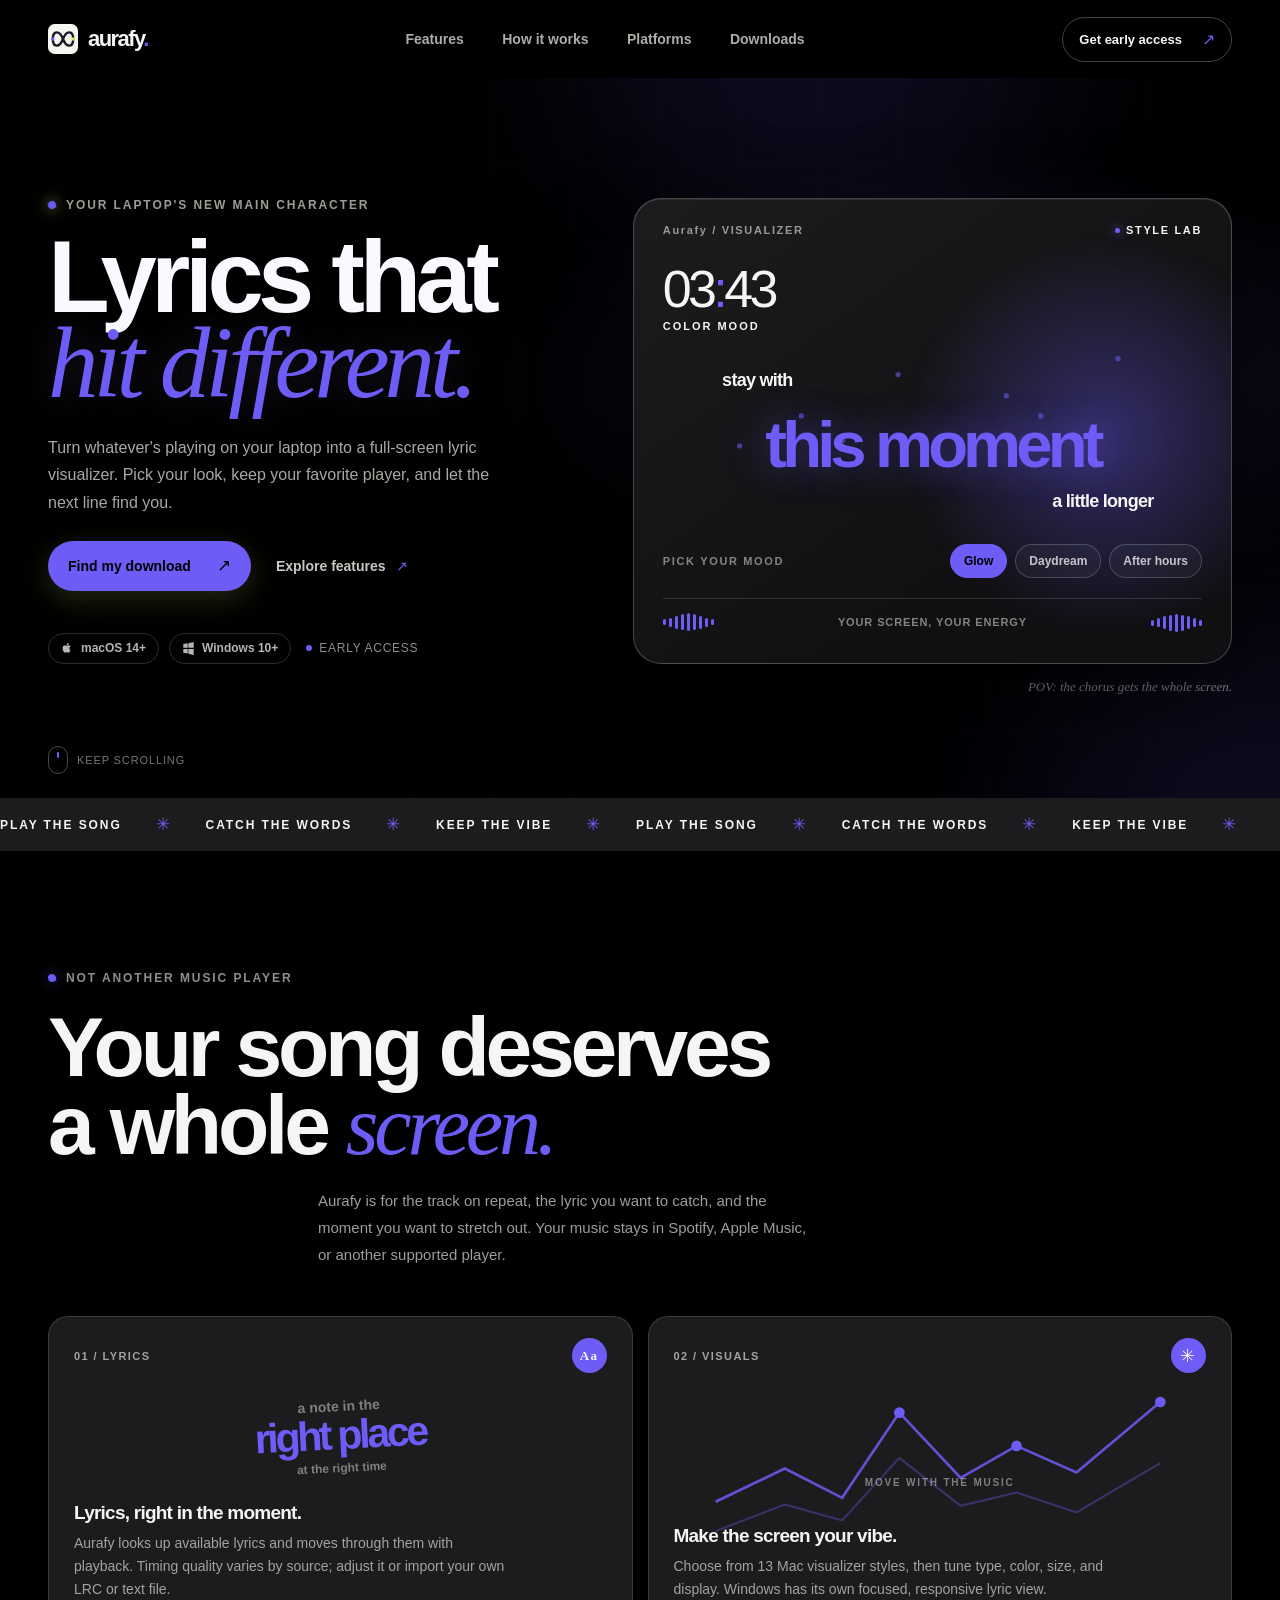
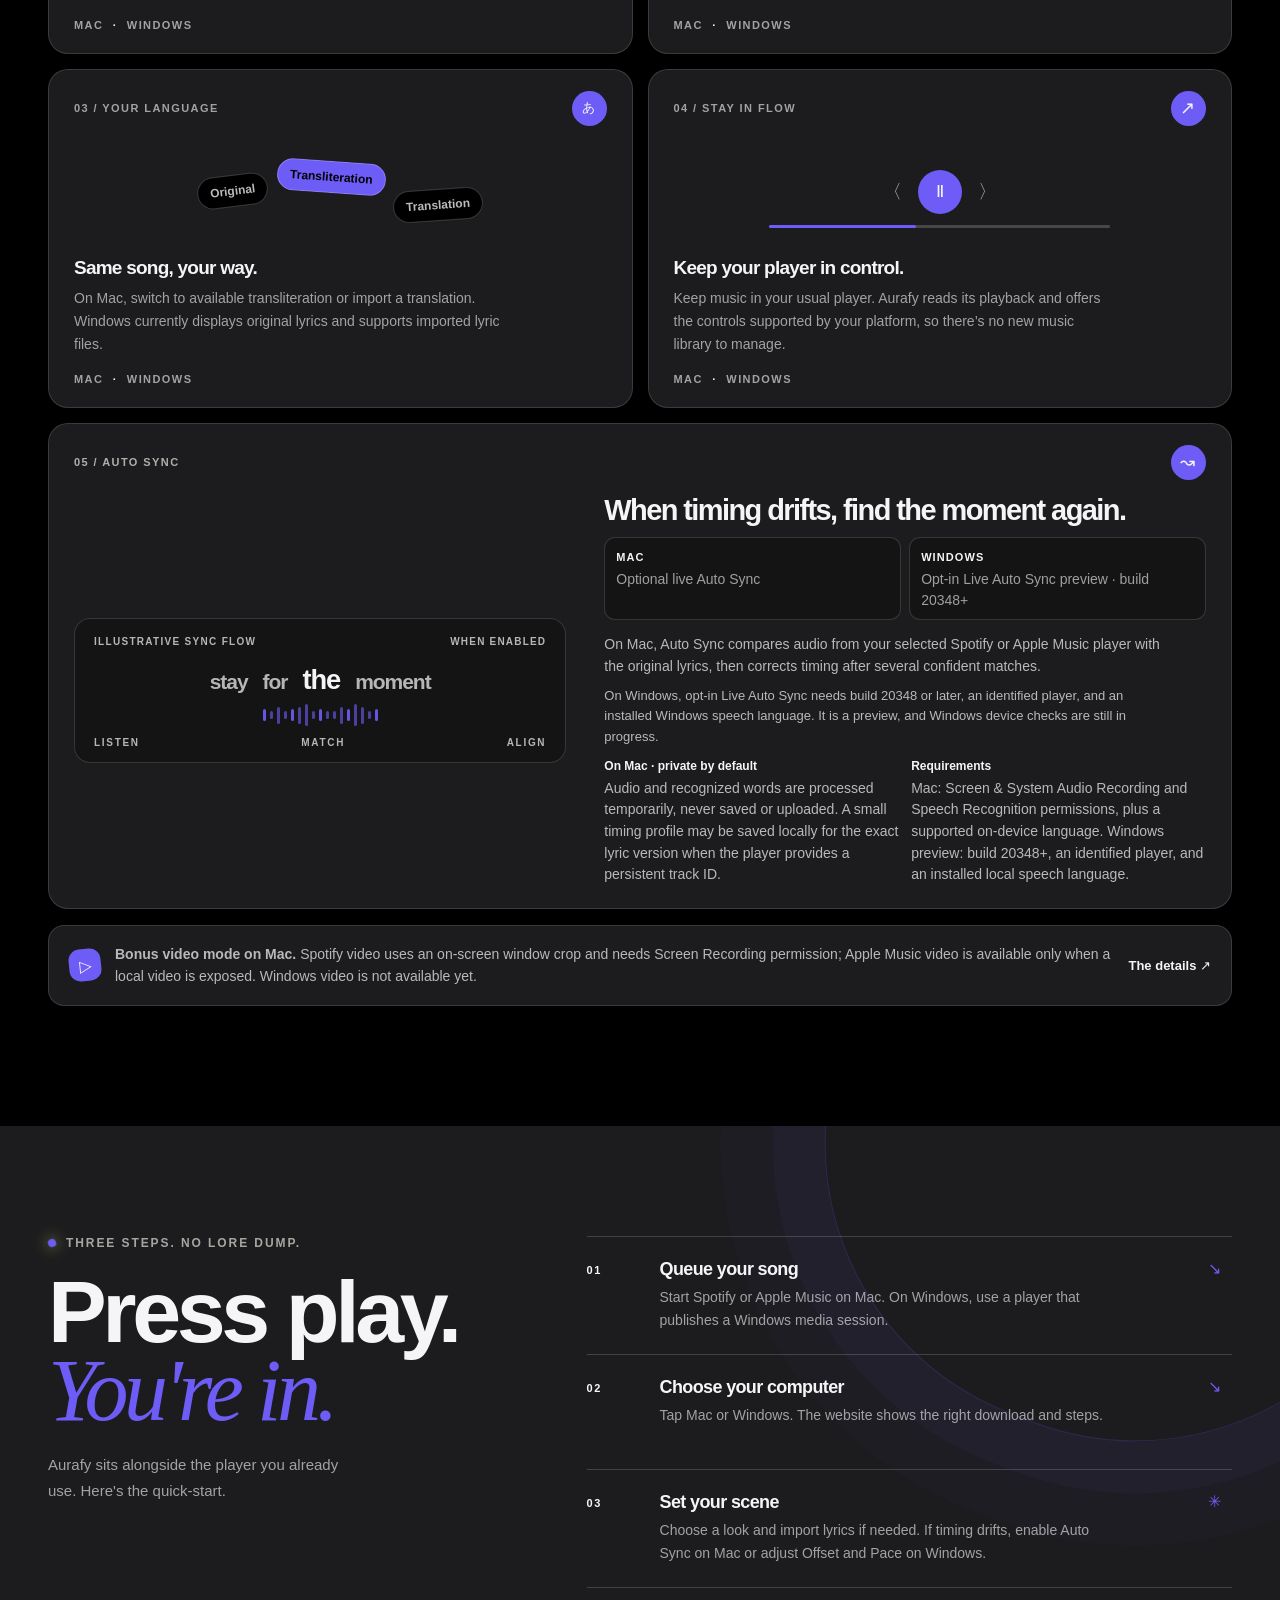
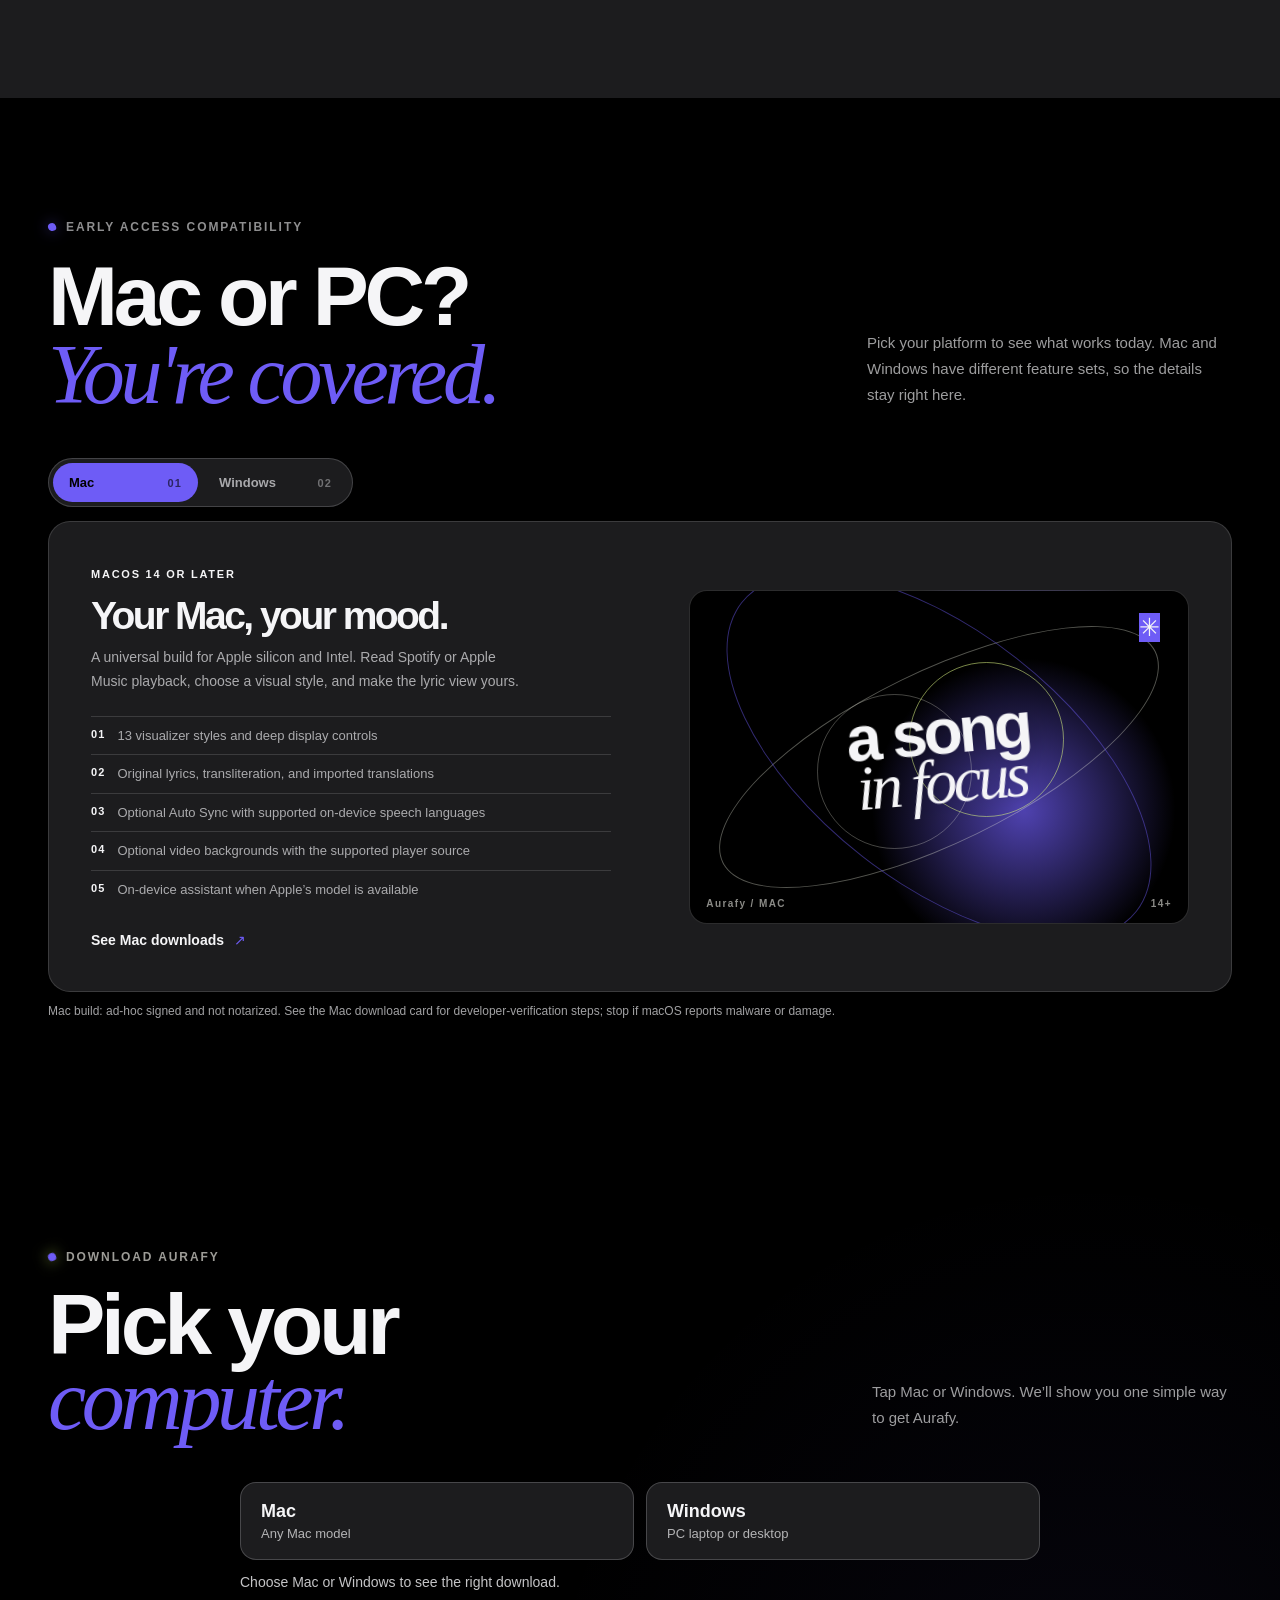
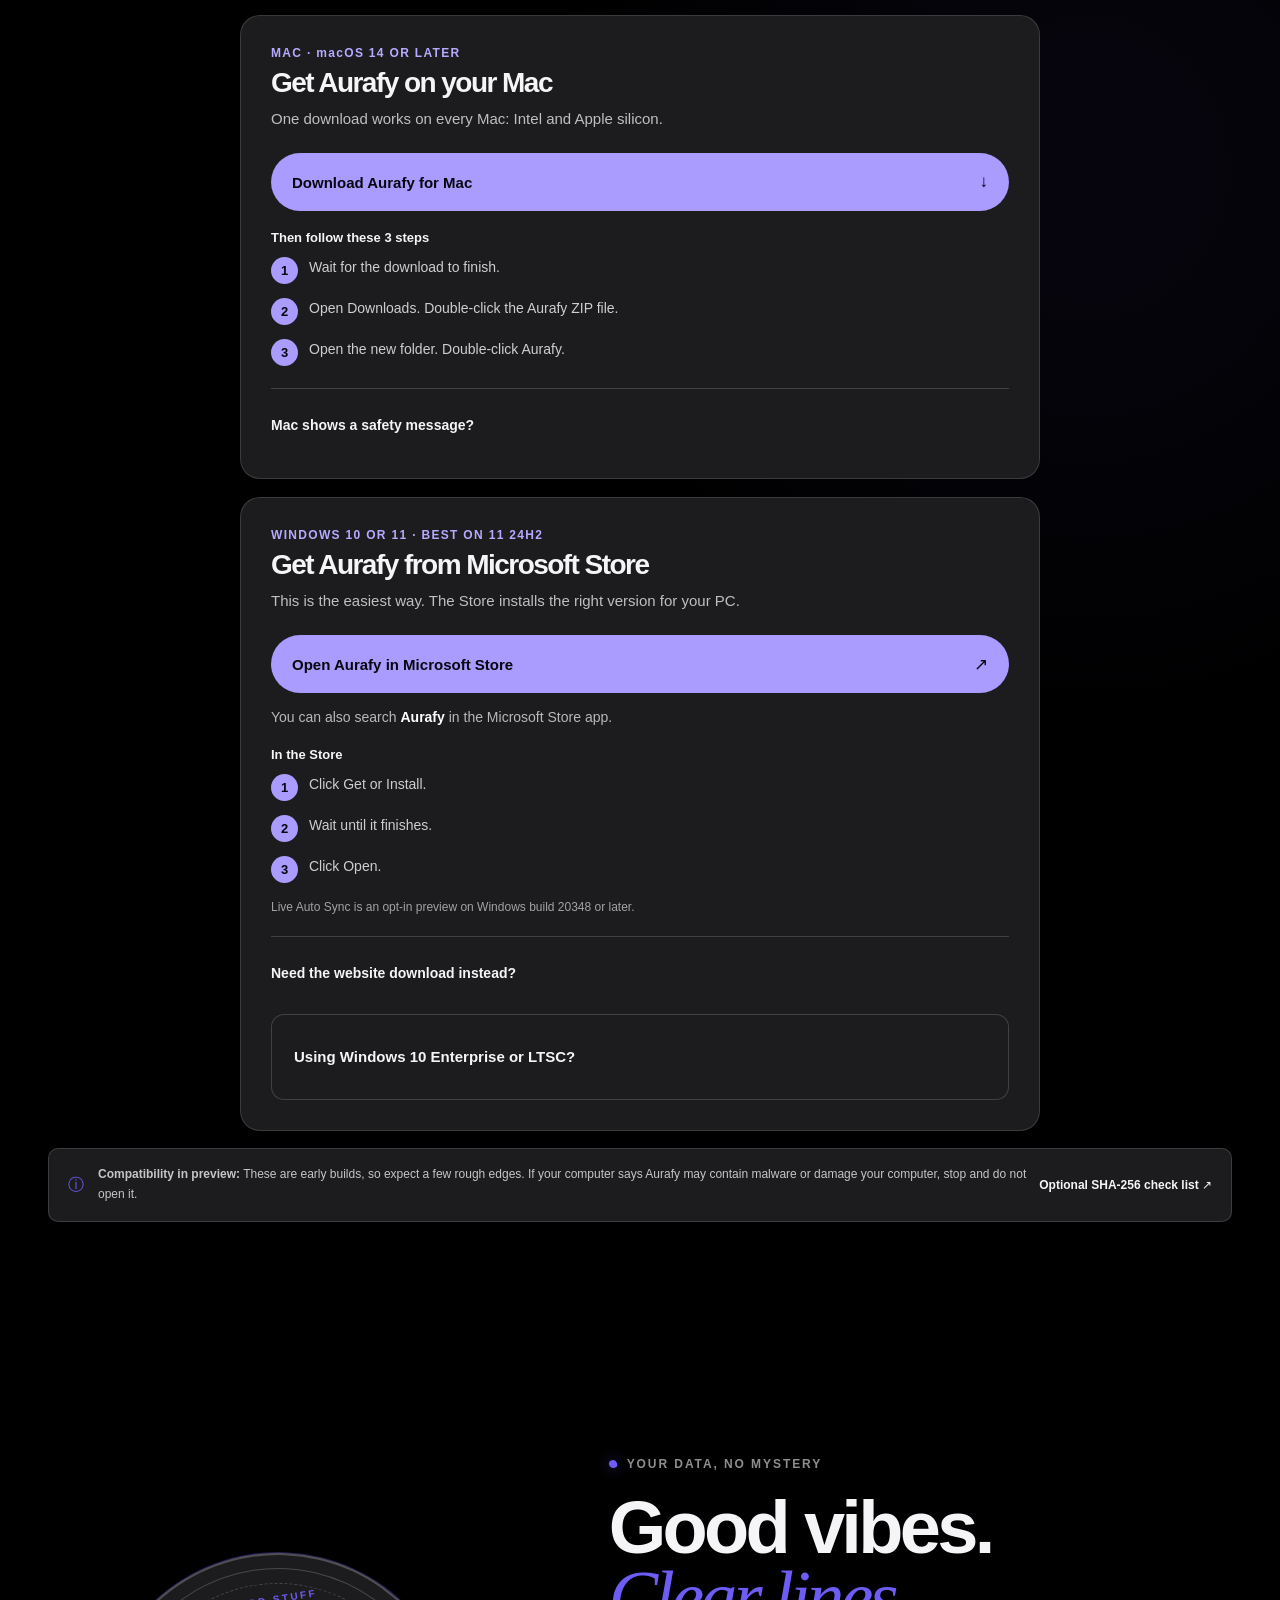
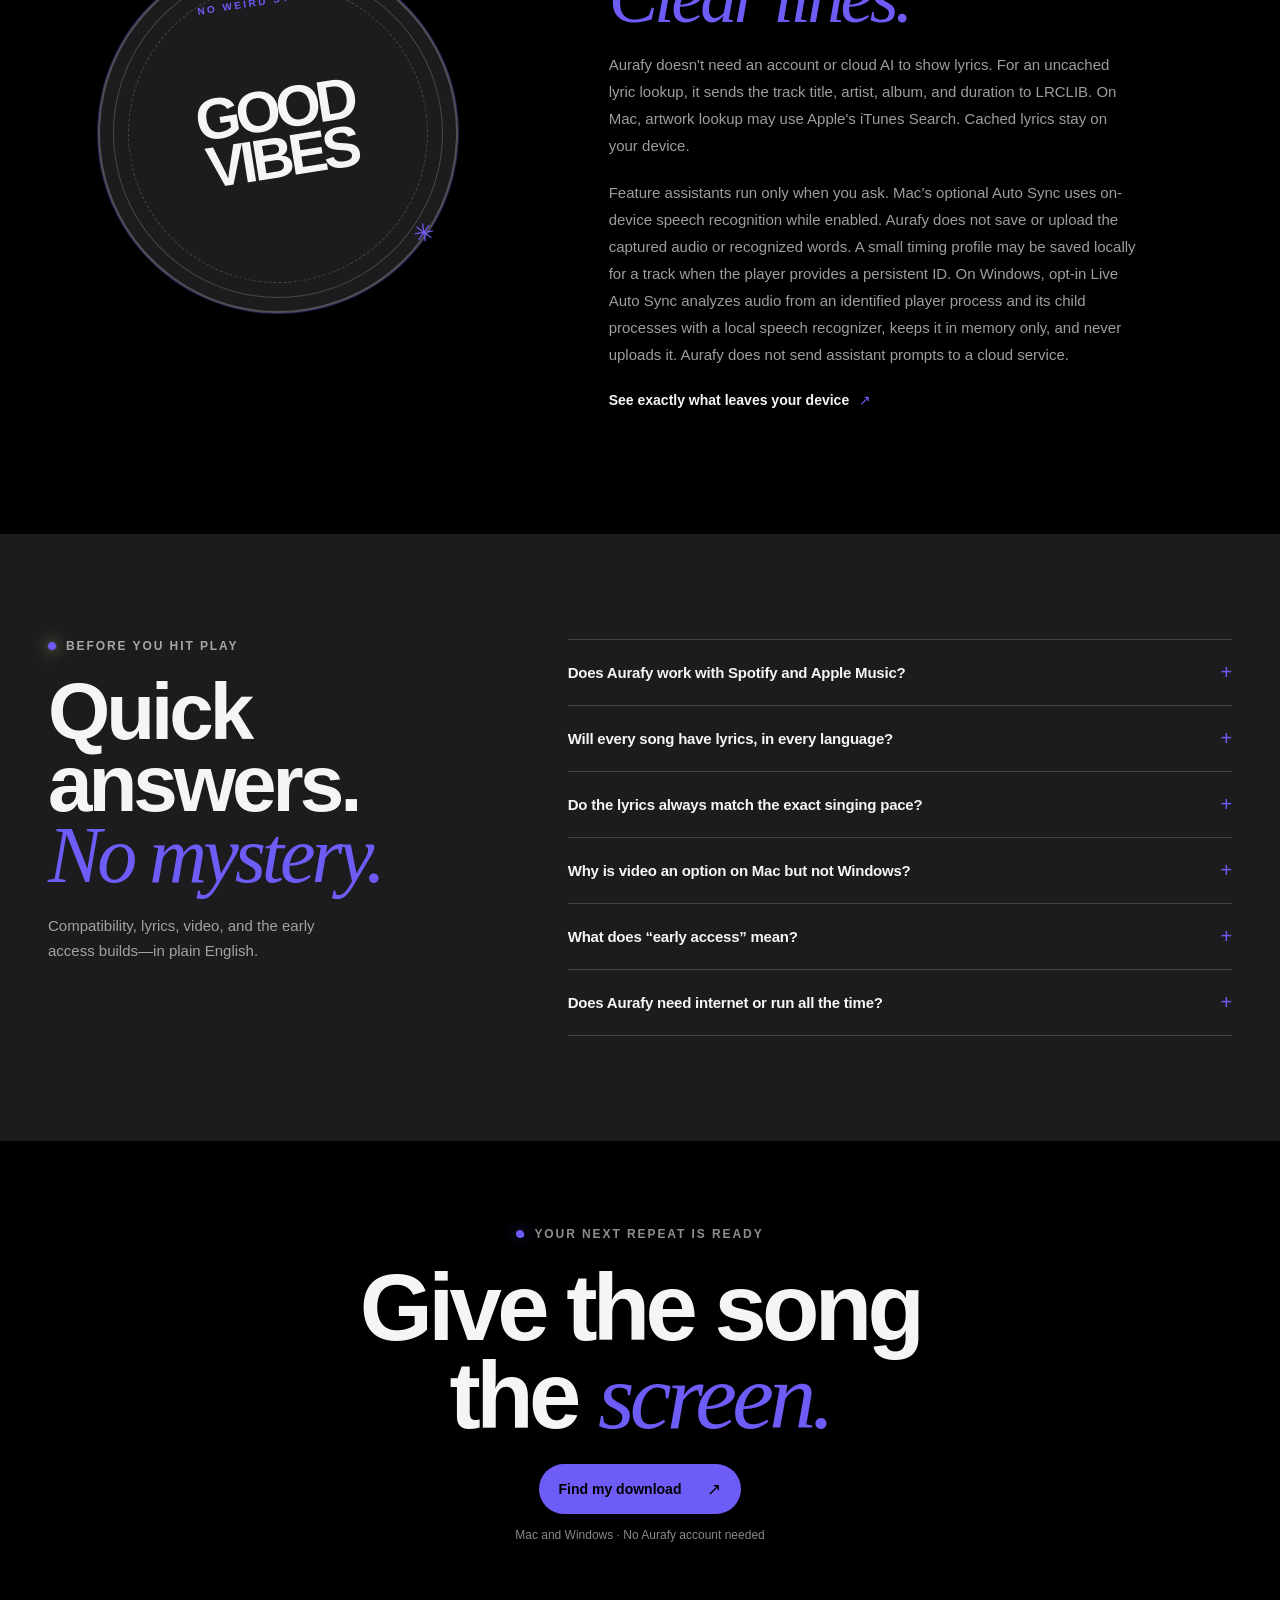
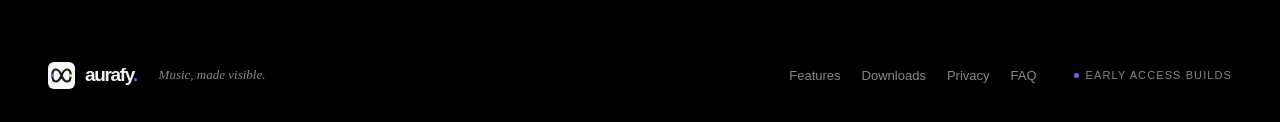
==== commit fa05c7c7: "Point downloads at Aurafy 2.2.21 build 45 Co-Authored-By: Claude Opus 5.5 <noreply@anthropic.com> Cl" ====
--- a/index.html
+++ b/index.html
@@ -216,7 +216,7 @@
         <div class="download-grid download-grid-simple">
           <article class="download-card download-card-mac" data-download-card="mac" aria-labelledby="download-mac-title">
             <p class="download-os">MAC · macOS 14 OR LATER</p><h3 id="download-mac-title">Get Aurafy on your Mac</h3><p class="download-copy">One download works on every Mac: Intel and Apple silicon.</p>
-            <a class="button button-dark" href="https://github.com/deepak-c04/verci-website/releases/download/aurafy-preview-2026-11-21-2.2.19-build-43/Aurafy-macOS-universal.zip">Download Aurafy for Mac <span aria-hidden="true">↓</span></a>
+            <a class="button button-dark" href="https://github.com/deepak-c04/verci-website/releases/download/aurafy-preview-2026-11-26-2.2.21-build-45/Aurafy-macOS-universal.zip">Download Aurafy for Mac <span aria-hidden="true">↓</span></a>
             <p class="download-guide-title">Then follow these 3 steps</p>
             <ol class="download-steps">
               <li>Wait for the download to finish.</li>
@@ -225,7 +225,7 @@
             </ol>
             <details class="download-help">
               <summary>Mac shows a safety message?</summary>
-              <div class="download-help-content"><p>This early preview is not notarized. Try opening Aurafy once. If the alert says “Apple cannot check Aurafy for malicious software” or that the developer cannot be verified, continue only if you trust this download. Open System Settings → Privacy &amp; Security, scroll to Security, and choose Open Anyway for Aurafy. When the alert appears again, choose Open only if you still trust this download.</p><p><strong>If Mac says Aurafy contains malware, may damage your computer, or is damaged, stop. Do not open it.</strong></p><a href="https://github.com/deepak-c04/verci-website/releases/download/aurafy-preview-2026-11-21-2.2.19-build-43/Aurafy-SHA256SUMS.txt">Optional: download the SHA-256 check list</a></div>
+              <div class="download-help-content"><p>This early preview is not notarized. Try opening Aurafy once. If the alert says “Apple cannot check Aurafy for malicious software” or that the developer cannot be verified, continue only if you trust this download. Open System Settings → Privacy &amp; Security, scroll to Security, and choose Open Anyway for Aurafy. When the alert appears again, choose Open only if you still trust this download.</p><p><strong>If Mac says Aurafy contains malware, may damage your computer, or is damaged, stop. Do not open it.</strong></p><a href="https://github.com/deepak-c04/verci-website/releases/download/aurafy-preview-2026-11-26-2.2.21-build-45/Aurafy-SHA256SUMS.txt">Optional: download the SHA-256 check list</a></div>
             </details>
           </article>
           <article class="download-card download-card-win" data-download-card="windows" aria-labelledby="download-windows-title">
@@ -241,15 +241,15 @@
             <p class="download-foot">Live Auto Sync is an opt-in preview on Windows build 20348 or later.</p>
             <details class="download-help">
               <summary>Need the website download instead?</summary>
-              <div class="download-help-content"><p>These ZIPs are for Windows 11 version 24H2 or later. Not sure which ZIP to choose, or want the easiest install? Use the Microsoft Store option above. For most Windows computers, choose the first button. If your computer says it has a Snapdragon or ARM processor, choose the second one.</p><div class="download-zip-actions"><a class="button button-dark" href="https://github.com/deepak-c04/verci-website/releases/download/aurafy-preview-2026-11-21-2.2.19-build-43/Aurafy-Windows-11-24H2-x64.zip">Most PCs · Intel or AMD <span aria-hidden="true">↓</span></a><a class="download-zip-link" href="https://github.com/deepak-c04/verci-website/releases/download/aurafy-preview-2026-11-21-2.2.19-build-43/Aurafy-Windows-11-24H2-arm64.zip">ARM or Snapdragon <span aria-hidden="true">↓</span></a></div><p>After the ZIP downloads: open Downloads, right-click the ZIP, choose Extract All, then open the extracted folder and double-click <strong>Aurafy.exe</strong>.</p><p>These preview ZIPs are unsigned, so Windows may show a SmartScreen warning. Continue only if you downloaded the ZIP from this page, and never ignore a virus warning.</p></div>
+              <div class="download-help-content"><p>These ZIPs are for Windows 11 version 24H2 or later. Not sure which ZIP to choose, or want the easiest install? Use the Microsoft Store option above. For most Windows computers, choose the first button. If your computer says it has a Snapdragon or ARM processor, choose the second one.</p><div class="download-zip-actions"><a class="button button-dark" href="https://github.com/deepak-c04/verci-website/releases/download/aurafy-preview-2026-11-26-2.2.21-build-45/Aurafy-Windows-11-24H2-x64.zip">Most PCs · Intel or AMD <span aria-hidden="true">↓</span></a><a class="download-zip-link" href="https://github.com/deepak-c04/verci-website/releases/download/aurafy-preview-2026-11-26-2.2.21-build-45/Aurafy-Windows-11-24H2-arm64.zip">ARM or Snapdragon <span aria-hidden="true">↓</span></a></div><p>After the ZIP downloads: open Downloads, right-click the ZIP, choose Extract All, then open the extracted folder and double-click <strong>Aurafy.exe</strong>.</p><p>These preview ZIPs are unsigned, so Windows may show a SmartScreen warning. Continue only if you downloaded the ZIP from this page, and never ignore a virus warning.</p></div>
             </details>
             <details class="download-legacy">
               <summary>Using Windows 10 Enterprise or LTSC?</summary>
-              <div class="download-legacy-content"><p>This special download is for Windows 10 Enterprise or LTSC PCs without the Microsoft Store. It needs version 1809 or later. On Windows 10 Home or Pro, use the Microsoft Store option above.</p><div class="download-zip-actions"><a class="button button-dark" href="https://github.com/deepak-c04/verci-website/releases/download/aurafy-preview-2026-11-21-2.2.19-build-43/Aurafy-Windows-x64.zip">Most PCs · Intel or AMD <span aria-hidden="true">↓</span></a><a class="download-zip-link" href="https://github.com/deepak-c04/verci-website/releases/download/aurafy-preview-2026-11-21-2.2.19-build-43/Aurafy-Windows-arm64.zip">ARM laptop · Snapdragon <span aria-hidden="true">↓</span></a></div><p class="download-foot">Live Auto Sync needs Windows build 20348 or later, so it is not available on Windows 10.</p><p>After it downloads: open Downloads, right-click the ZIP, choose Extract All, then open the extracted folder and double-click <strong>Aurafy.exe</strong>.</p><p>These preview ZIPs are unsigned, so Windows may show a SmartScreen warning. Continue only if you downloaded the ZIP from this page, and never ignore a virus warning.</p></div>
+              <div class="download-legacy-content"><p>This special download is for Windows 10 Enterprise or LTSC PCs without the Microsoft Store. It needs version 1809 or later. On Windows 10 Home or Pro, use the Microsoft Store option above.</p><div class="download-zip-actions"><a class="button button-dark" href="https://github.com/deepak-c04/verci-website/releases/download/aurafy-preview-2026-11-26-2.2.21-build-45/Aurafy-Windows-x64.zip">Most PCs · Intel or AMD <span aria-hidden="true">↓</span></a><a class="download-zip-link" href="https://github.com/deepak-c04/verci-website/releases/download/aurafy-preview-2026-11-26-2.2.21-build-45/Aurafy-Windows-arm64.zip">ARM laptop · Snapdragon <span aria-hidden="true">↓</span></a></div><p class="download-foot">Live Auto Sync needs Windows build 20348 or later, so it is not available on Windows 10.</p><p>After it downloads: open Downloads, right-click the ZIP, choose Extract All, then open the extracted folder and double-click <strong>Aurafy.exe</strong>.</p><p>These preview ZIPs are unsigned, so Windows may show a SmartScreen warning. Continue only if you downloaded the ZIP from this page, and never ignore a virus warning.</p></div>
             </details>
           </article>
         </div>
-        <div class="download-disclaimer"><span aria-hidden="true">ⓘ</span><p><strong>Compatibility in preview:</strong> These are early builds, so expect a few rough edges. If your computer says Aurafy may contain malware or damage your computer, stop and do not open it.</p><a href="https://github.com/deepak-c04/verci-website/releases/download/aurafy-preview-2026-11-21-2.2.19-build-43/Aurafy-SHA256SUMS.txt">Optional SHA-256 check list <span aria-hidden="true">↗</span></a></div>
+        <div class="download-disclaimer"><span aria-hidden="true">ⓘ</span><p><strong>Compatibility in preview:</strong> These are early builds, so expect a few rough edges. If your computer says Aurafy may contain malware or damage your computer, stop and do not open it.</p><a href="https://github.com/deepak-c04/verci-website/releases/download/aurafy-preview-2026-11-26-2.2.21-build-45/Aurafy-SHA256SUMS.txt">Optional SHA-256 check list <span aria-hidden="true">↗</span></a></div>
       </div>
     </section>
 
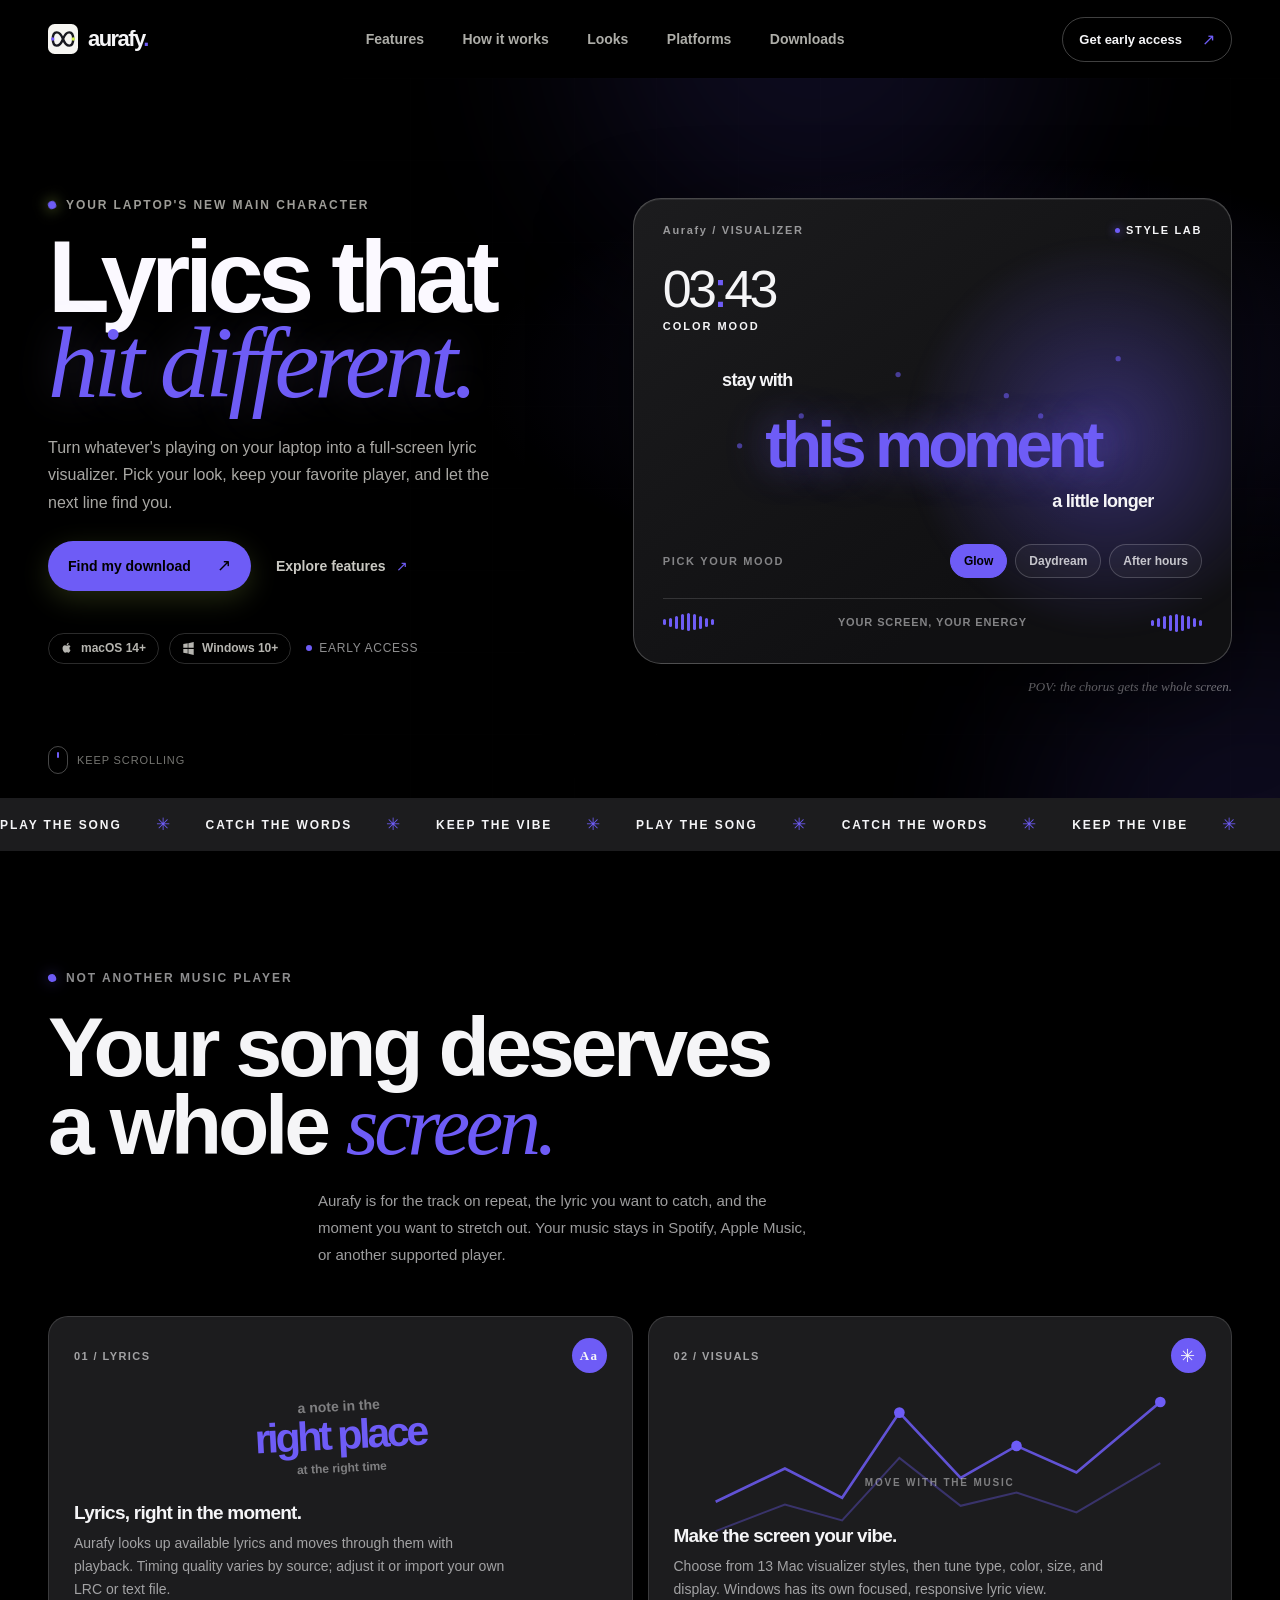
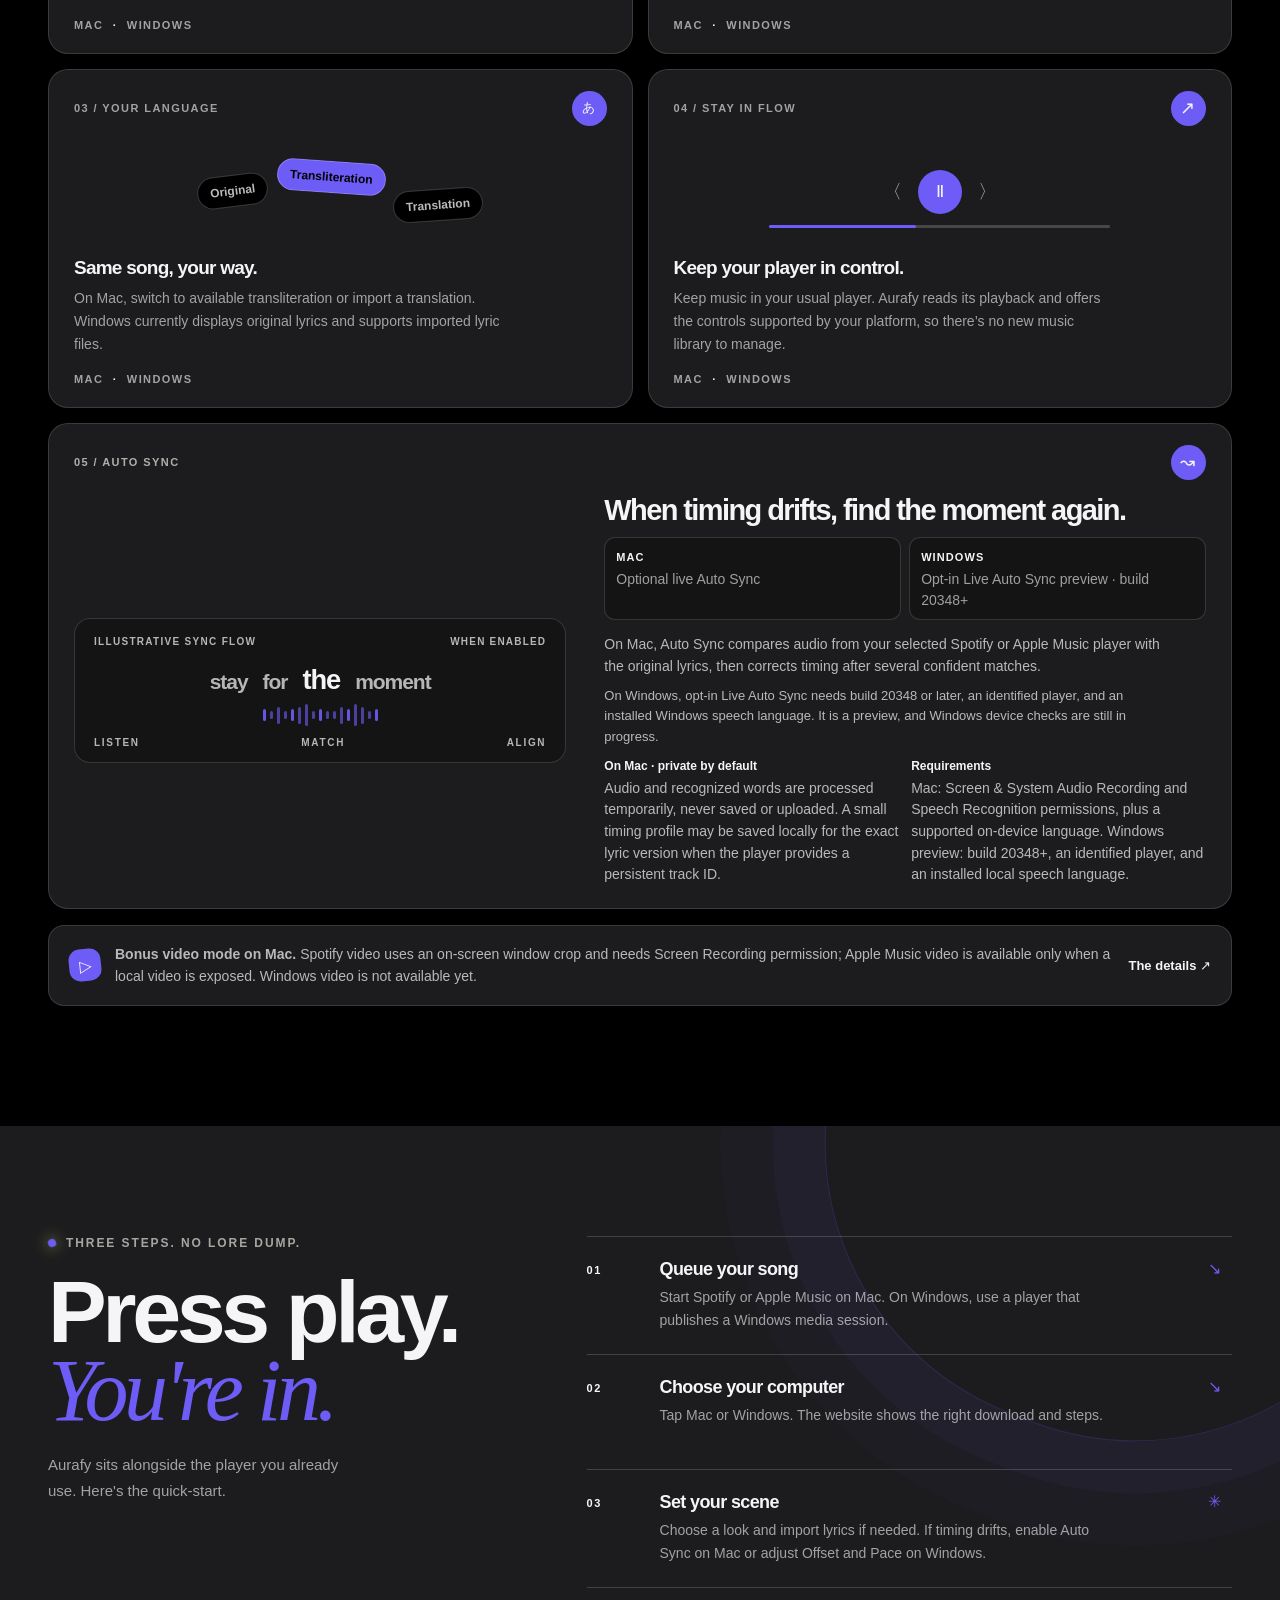
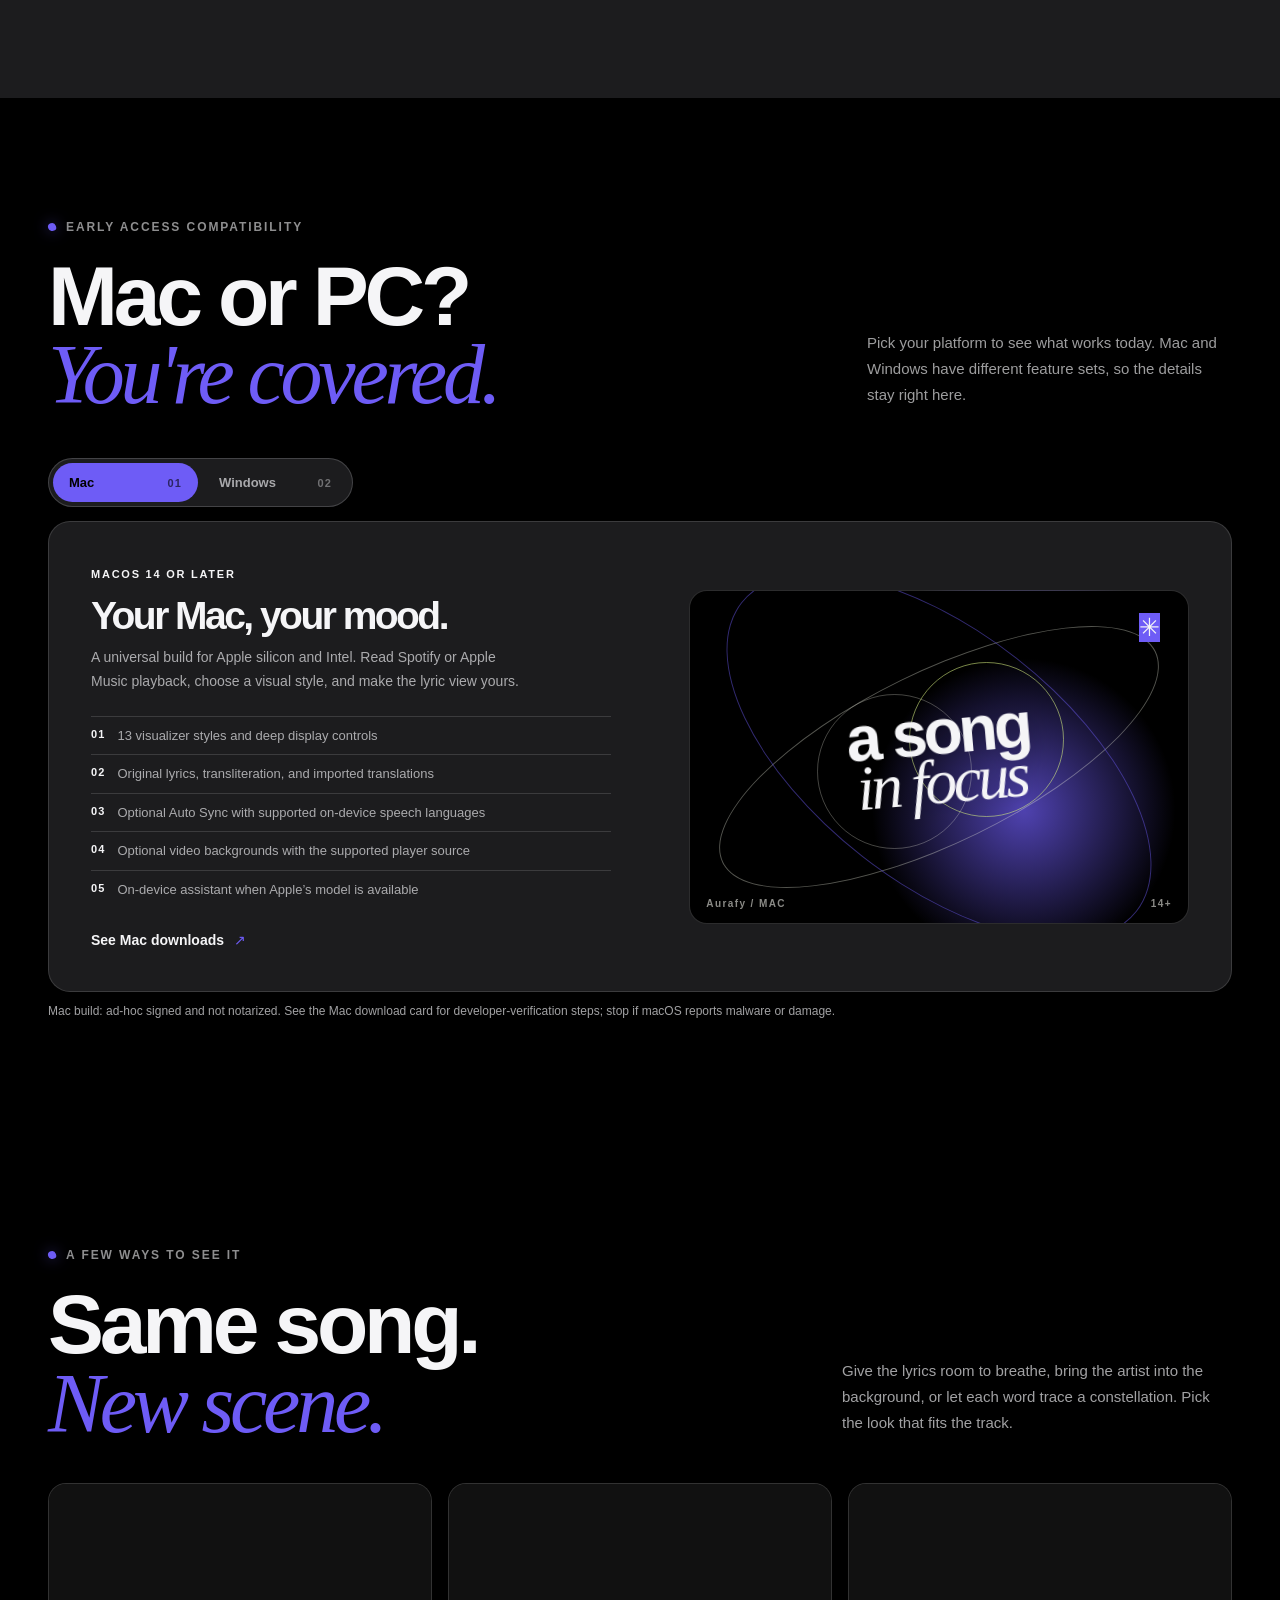
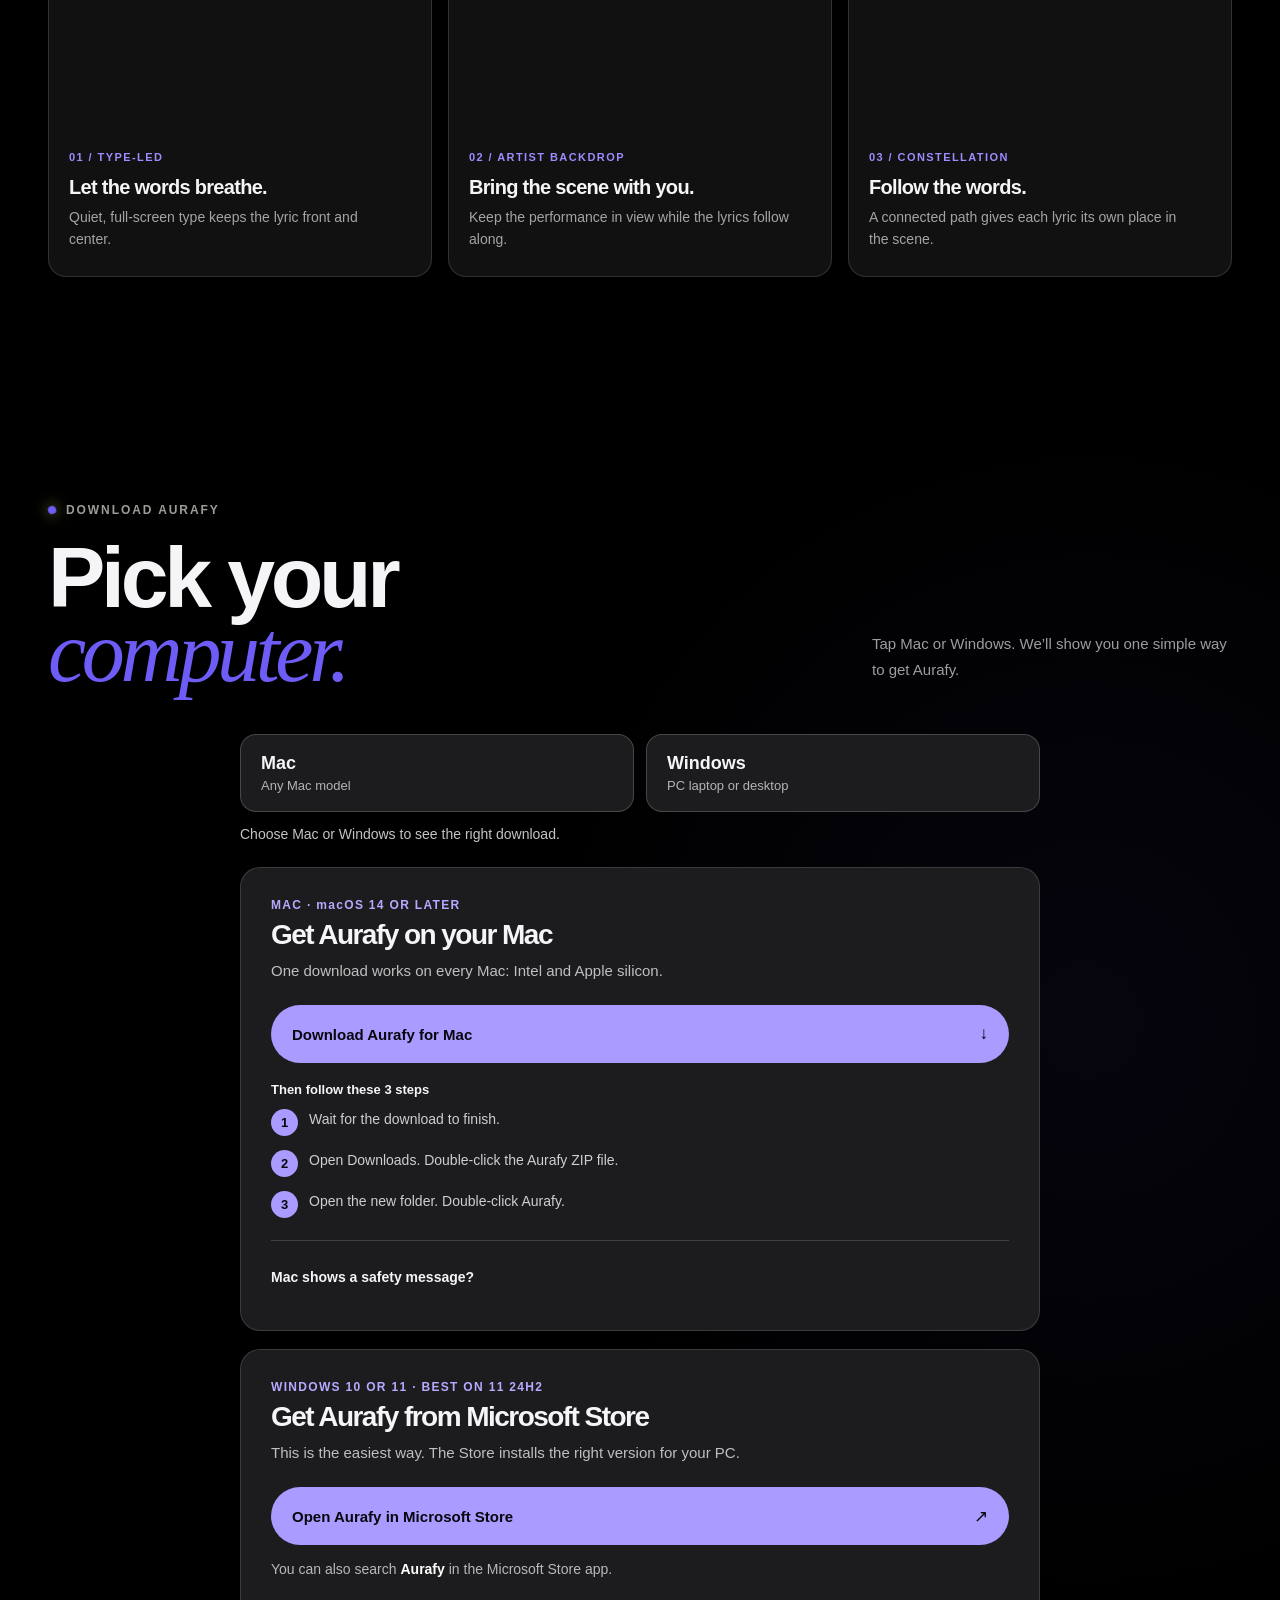
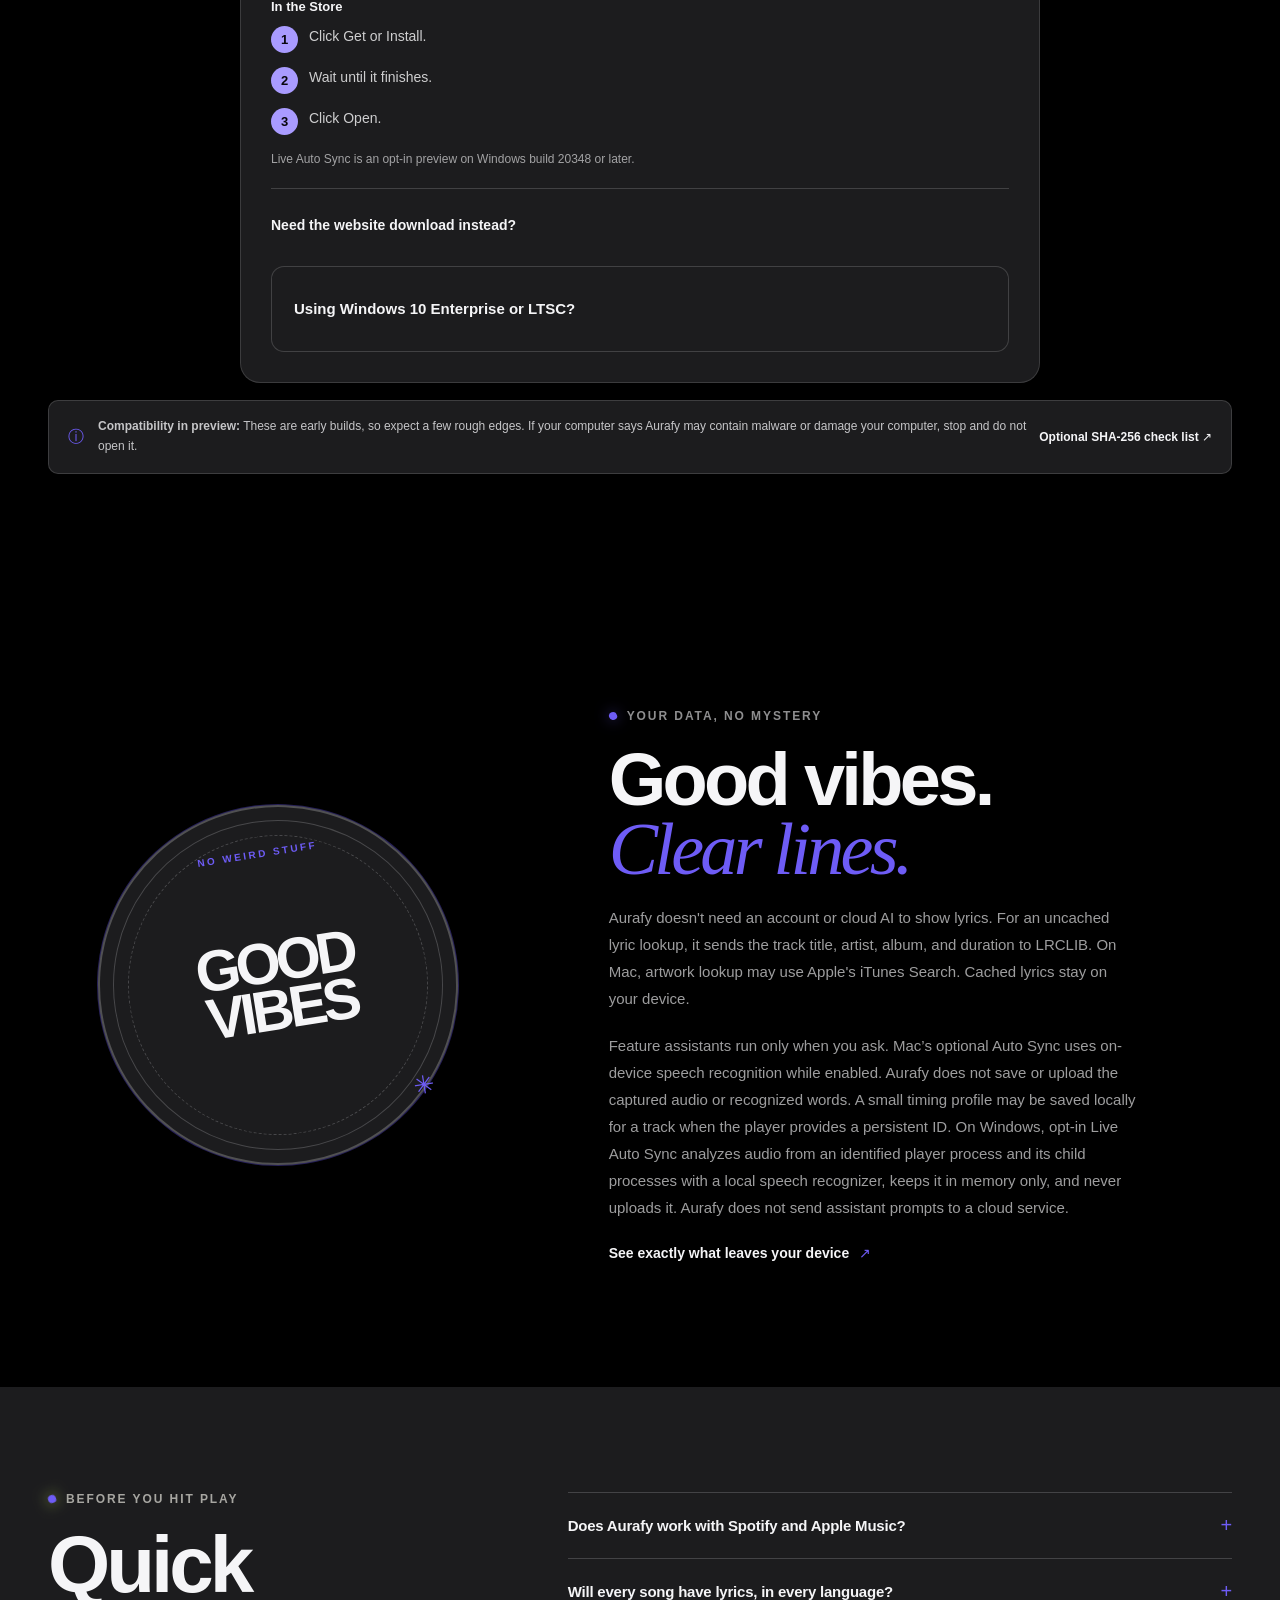
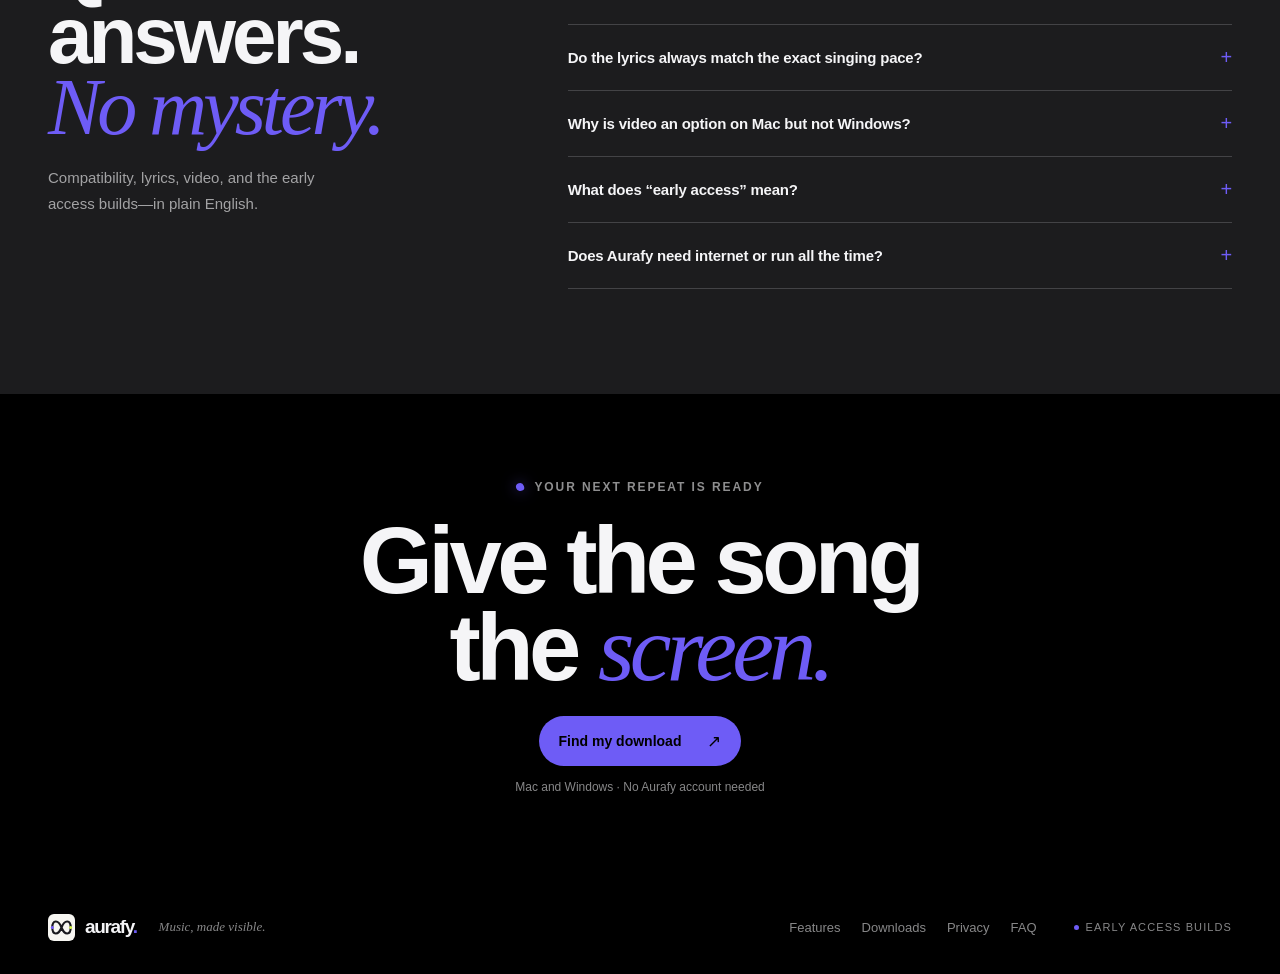
==== commit 002e8fec: "Add Aurafy visualizer examples" ====
--- a/index.html
+++ b/index.html
@@ -9,7 +9,7 @@
   <meta name="description" content="A full-screen lyric visualizer for Mac and Windows. Optional on-device Auto Sync on Mac, with an opt-in preview on Windows.">
   <meta property="og:site_name" content="Aurafy">
   <meta property="og:title" content="Aurafy — lyrics that hit different">
-  <meta property="og:description" content="Your music, your screen. Full-screen lyrics for Mac and Windows, with on-device Auto Sync on Mac and an opt-in preview on Windows.">
+  <meta property="og:description" content="Make your music full-screen with Aurafy, a lyric visualizer for Mac and Windows.">
   <meta property="og:type" content="website">
   <meta property="og:url" content="https://deepak-c04.github.io/verci-website/">
   <meta property="og:image" content="https://deepak-c04.github.io/verci-website/og-image.png">
@@ -19,14 +19,14 @@
   <meta property="og:image:alt" content="Aurafy infinity mark beside the words Lyrics that hit different on a dark violet background.">
   <meta name="twitter:card" content="summary_large_image">
   <meta name="twitter:title" content="Aurafy — lyrics that hit different">
-  <meta name="twitter:description" content="Your music, your screen. Full-screen lyrics for Mac and Windows, with on-device Auto Sync on Mac and an opt-in preview on Windows.">
+  <meta name="twitter:description" content="Make your music full-screen with Aurafy, a lyric visualizer for Mac and Windows.">
   <meta name="twitter:image" content="https://deepak-c04.github.io/verci-website/og-image.png">
   <meta name="twitter:image:alt" content="Aurafy infinity mark beside the words Lyrics that hit different on a dark violet background.">
   <title>Aurafy — lyrics that hit different</title>
   <link rel="icon" href="aurafy-mark.svg" type="image/svg+xml">
   <link rel="icon" href="aurafy.ico" sizes="any" type="image/x-icon">
   <link rel="apple-touch-icon" sizes="180x180" href="aurafy-apple-touch-icon.png">
-  <link rel="stylesheet" href="styles.css?v=04468f63">
+  <link rel="stylesheet" href="styles.css?v=20261127-visualizer-examples">
   <link rel="canonical" href="https://deepak-c04.github.io/verci-website/">
   <script src="site.js" defer></script>
 </head>
@@ -44,6 +44,7 @@
     <nav class="site-nav" id="site-nav" aria-label="Main navigation">
       <a href="#experience">Features</a>
       <a href="#how-it-works">How it works</a>
+      <a href="#visualizer-styles">Looks</a>
       <a href="#platforms">Platforms</a>
       <a href="#downloads">Downloads</a>
     </nav>
@@ -200,6 +201,30 @@
         </div>
       </div>
       <p class="platform-footnote" id="platform-footnote">Mac build: ad-hoc signed and not notarized. See the Mac download card for developer-verification steps; stop if macOS reports malware or damage.</p>
+    </section>
+
+    <section class="visualizer-gallery-section section-wrap" id="visualizer-styles" aria-labelledby="visualizer-styles-title">
+      <div class="visualizer-gallery-heading">
+        <div>
+          <p class="eyebrow eyebrow-dark"><span class="eyebrow-dot"></span> A few ways to see it</p>
+          <h2 id="visualizer-styles-title">Same song.<br><em>New scene.</em></h2>
+        </div>
+        <p>Give the lyrics room to breathe, bring the artist into the background, or let each word trace a constellation. Pick the look that fits the track.</p>
+      </div>
+      <div class="visualizer-example-grid">
+        <figure class="visualizer-example">
+          <div class="visualizer-example-image"><img src="assets/visualizer-examples/type-led.png" alt="Aurafy’s dark lyric screen with large words centered over a soft glow and playback controls along the bottom." width="3456" height="2234" loading="lazy" decoding="async"></div>
+          <figcaption><p class="visualizer-example-kicker">01 / TYPE-LED</p><h3>Let the words breathe.</h3><p>Quiet, full-screen type keeps the lyric front and center.</p></figcaption>
+        </figure>
+        <figure class="visualizer-example">
+          <div class="visualizer-example-image"><img src="assets/visualizer-examples/artist-backdrop.png" alt="Aurafy showing lyrics over a dimmed full-screen artist video, with the current line highlighted." width="3456" height="2234" loading="lazy" decoding="async"></div>
+          <figcaption><p class="visualizer-example-kicker">02 / ARTIST BACKDROP</p><h3>Bring the scene with you.</h3><p>Keep the performance in view while the lyrics follow along.</p></figcaption>
+        </figure>
+        <figure class="visualizer-example">
+          <div class="visualizer-example-image"><img src="assets/visualizer-examples/constellation.png" alt="Aurafy placing lyric words along a connected constellation path, with the active line bright near the center." width="3456" height="2234" loading="lazy" decoding="async"></div>
+          <figcaption><p class="visualizer-example-kicker">03 / CONSTELLATION</p><h3>Follow the words.</h3><p>A connected path gives each lyric its own place in the scene.</p></figcaption>
+        </figure>
+      </div>
     </section>
 
     <section class="downloads-section" id="downloads" aria-labelledby="downloads-title">
--- a/styles.css
+++ b/styles.css
@@ -852,3 +852,34 @@
   .header-cta { padding: 9px 10px; white-space: nowrap; }
   .header-cta span { display: none; }
 }
+
+/* Real visualizer looks, shown as responsive examples below platform details. */
+.visualizer-gallery-section { padding-top: 108px; padding-bottom: 116px; color: #f5f5f7; background: #000; }
+.visualizer-gallery-heading { margin-bottom: 40px; display: flex; align-items: end; justify-content: space-between; gap: 56px; }
+.visualizer-gallery-heading h2 { margin: 0; font-size: clamp(48px, 6.8vw, 84px); line-height: .93; letter-spacing: -.05em; font-weight: 590; }
+.visualizer-gallery-heading h2 em { color: #6e5cf6; font-family: Georgia, "Times New Roman", serif; font-weight: 400; }
+.visualizer-gallery-heading > p { max-width: 390px; margin: 0 0 6px; color: rgba(245,245,247,.66); font-size: 15px; line-height: 1.75; }
+.visualizer-example-grid { display: grid; grid-template-columns: repeat(3, minmax(0, 1fr)); gap: 16px; }
+.visualizer-example { min-width: 0; margin: 0; overflow: hidden; border: 1px solid rgba(245,245,247,.14); border-radius: 18px; background: #111; }
+.visualizer-example-image { aspect-ratio: 1.547; overflow: hidden; background: #111; }
+.visualizer-example-image img { width: 100%; height: 100%; display: block; object-fit: cover; object-position: center; }
+.visualizer-example figcaption { min-height: 145px; padding: 20px 20px 22px; }
+.visualizer-example-kicker { margin: 0 0 13px; color: #9c8cff; font-size: 11px; font-weight: 750; letter-spacing: .13em; }
+.visualizer-example h3 { margin: 0 0 7px; font-size: 20px; font-weight: 650; letter-spacing: -.035em; }
+.visualizer-example figcaption > p:last-child { max-width: 330px; margin: 0; color: rgba(245,245,247,.65); font-size: 14px; line-height: 1.6; }
+.visualizer-example:focus-within { outline: 2px solid #9c8cff; outline-offset: 3px; }
+
+@media (min-width: 761px) and (max-width: 1050px) {
+  .visualizer-example-grid { gap: 12px; }
+  .visualizer-example figcaption { padding: 18px 16px 20px; }
+  .visualizer-example h3 { font-size: 18px; }
+}
+
+@media (max-width: 760px) {
+  .visualizer-gallery-section { padding-top: 78px; padding-bottom: 82px; }
+  .visualizer-gallery-heading { margin-bottom: 28px; display: block; }
+  .visualizer-gallery-heading h2 { font-size: clamp(49px, 11vw, 72px); }
+  .visualizer-gallery-heading > p { margin: 17px 0 0; font-size: 14px; }
+  .visualizer-example-grid { grid-template-columns: 1fr; gap: 12px; }
+  .visualizer-example figcaption { min-height: 0; padding: 18px 18px 20px; }
+}
